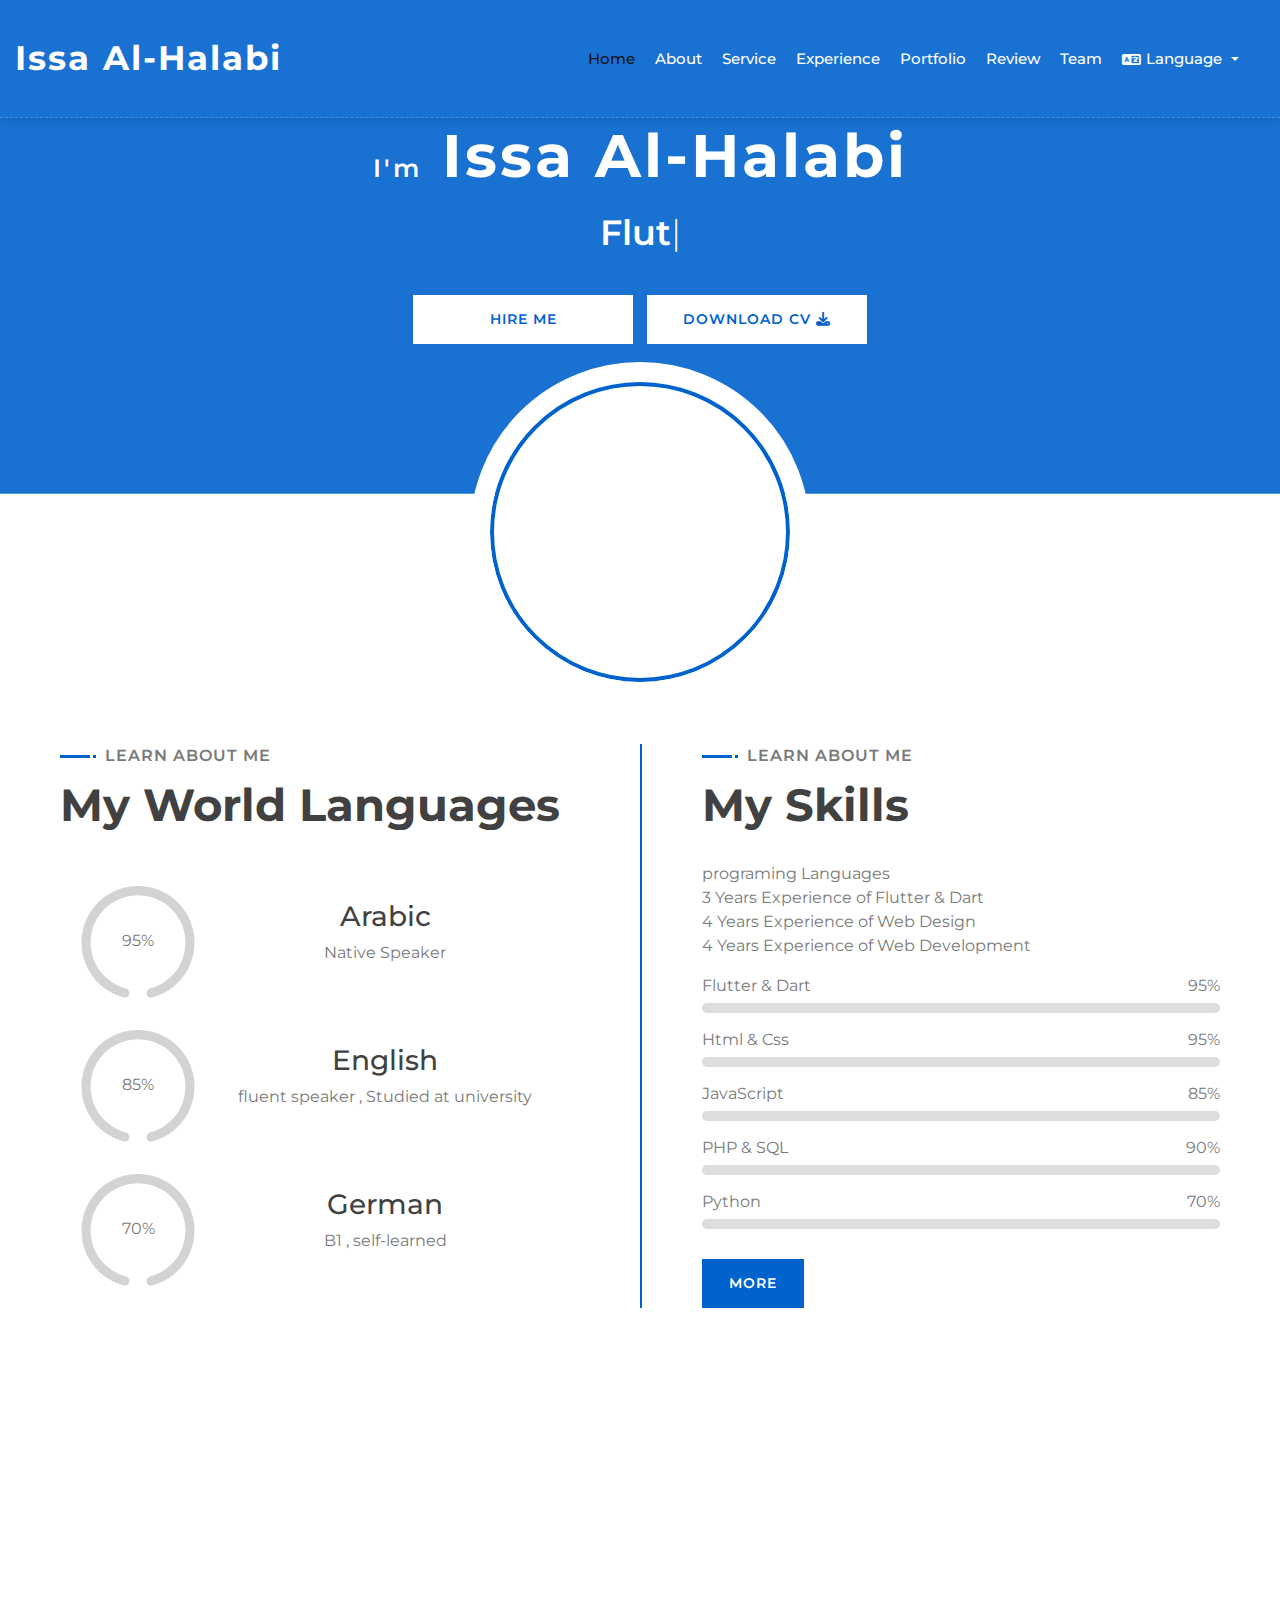
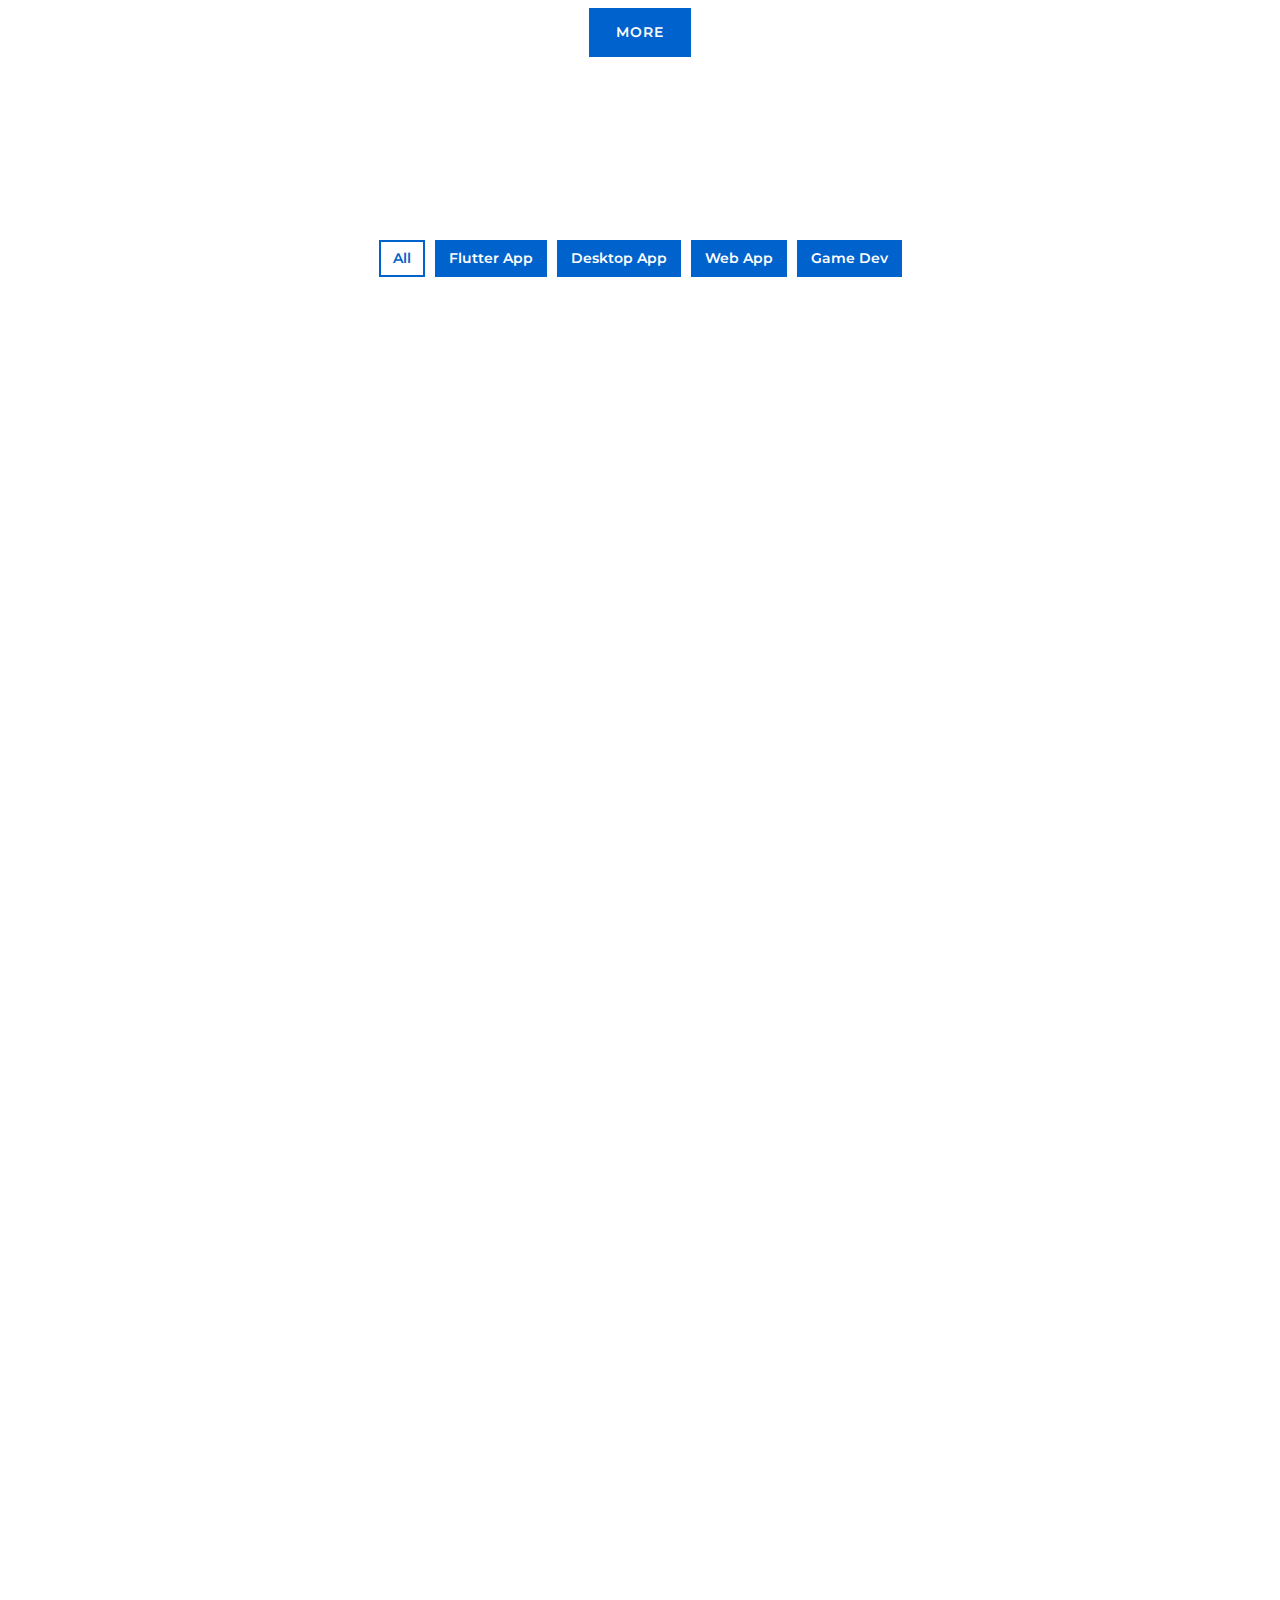
==== index.html @ bd717f88 "add react certificate" ====
<!DOCTYPE html>
<html lang="en">
  <head>
    <meta charset="utf-8" />
    <title>Issa Al-Halabi</title>
    <meta content="width=device-width, initial-scale=1.0" name="viewport" />

    <!-- Google Font -->
    <link
      href="https://fonts.googleapis.com/css2?family=Montserrat:wght@300;400;500;600;700&display=swap"
      rel="stylesheet"
    />
    <!-- Google Fonts Roboto -->
    <link
      rel="stylesheet"
      href="https://fonts.googleapis.com/css2?family=Roboto:wght@300;400;500;700;900&display=swap"
    />
    <!-- MDB -->
    <link rel="stylesheet" href="mdb/css/mdb.min.css" />

    <!-- CSS Libraries -->
    <link
      href="https://stackpath.bootstrapcdn.com/bootstrap/4.4.1/css/bootstrap.min.css"
      rel="stylesheet"
    />
    <link
      href="https://cdnjs.cloudflare.com/ajax/libs/font-awesome/5.10.0/css/all.min.css"
      rel="stylesheet"
    />
    <link href="lib/animate/animate.min.css" rel="stylesheet" />
    <link href="lib/owlcarousel/assets/owl.carousel.min.css" rel="stylesheet" />
    <link href="lib/lightbox/css/lightbox.min.css" rel="stylesheet" />

    <link rel="stylesheet" 
href="https://cdnjs.cloudflare.com/ajax/libs/font-awesome/6.2.1/css/all.min.css">
    <link href="css/style.css" rel="stylesheet" />
  </head>

  <body data-spy="scroll" data-target=".navbar" data-offset="51">
    <!-- Nav Bar Start -->
    <div class="navbar navbar-expand-lg bg-light navbar-light">
      <div class="container-fluid">
        <a href="index.html" class="navbar-brand">Issa Al-Halabi</a>
        <button
          type="button"
          class="navbar-toggler"
          data-toggle="collapse"
          data-target="#navbarCollapse"
        >
          <span class="navbar-toggler-icon"></span>
        </button>

        <div
          class="collapse navbar-collapse justify-content-between"
          id="navbarCollapse"
        >
          <div class="navbar-nav ml-auto">
            <a href="#home" class="nav-item nav-link active localization" data-local="Haus">Home</a>
            <a href="#about" class="nav-item nav-link localization" data-local="über">About</a>
            <a href="#service" class="nav-item nav-link localization" data-local="Leistungen">Service</a>
            <a href="#experience" class="nav-item nav-link localization" data-local="Erfahrung">Experience</a>
            <a href="#portfolio" class="nav-item nav-link localization" data-local="Portfolio">Portfolio</a>
            <a href="#review" class="nav-item nav-link localization"  data-local="Rezension">Review</a>
            <a href="#team" class="nav-item nav-link localization" data-local="Team">Team</a>
          </div>
          <div class="dropdown navbar-light navbar-nav nav-link">
            <a class="dropdown-toggle navbar-light navbar-nav nav-link" href="#" role="button" id="dropdownMenuLink" data-toggle="dropdown" aria-haspopup="true" aria-expanded="false">
              <i class="fas fa-language"></i><span>Language</span> 
            </a>
            <div class="dropdown-menu" aria-labelledby="dropdownMenuLink">
              <button class="dropdown-item" data-lang="en"><i class="flag flag-united-kingdom"></i></i>English</button>
              <button class="dropdown-item" data-lang="de"><i class="flag flag-de"></i>Deutsch</button>
            </div>
          </div>
        </div>
      </div>
    </div>
    <!-- Nav Bar End -->
    <!-- Hero Start -->
    <div class="hero" id="home">
      <div class="container-fluid">
            <div class="hero-content">
              <div class="hero-text">
                <h1><span  class="localization" data-local="Ich Bin">I'm</span> Issa Al-Halabi</h1>
                <h2></h2>
                <div class="typed-text localization "
                 data-local=" Flutter Entwickler, Web Designer, Web Entwickler, Flutter Entwickler, Front End Entwickler, Apps
                Designer, Apps Entwickler, Desktop Entwickler">
                  Flutter Developer, Web Designer, Web Developer, Flutter Developer, Front End Developer, Apps
                  Designer, Apps Developer, Desktop Developer
                </div>
              </div>
              <div class="hero-btn" >
                <a class="btn localization" href="mailto:eesahalabi@gmail.com" data-local="Stellen Sie mich ein">Hire Me</a>
                <a class="btn localization" download="Issa_Al_Halabi" href="files/Issa_Al_Halabi.pdf"  data-local="CV Herunterladen ">DownLoad CV <i class="fa-solid fa-download"></i></a>
              </div>
            </div>
            
            <div class="hero-image">
                  <div class="img" ></div>
            </div>
        </div>
    </div>
    <!-- Hero End -->

    <!-- About Start -->
    <div class="about" data-wow-delay="0.1s" id="about">
      
      <div class="about-grid">
        <div class="about-me wow slideInLeft" data-wow-delay="0.1s">
          <div class="section-header text-left ">
            <p class="localization" data-local="Erfahren Sie mehr über mich">Learn About Me</p>
            <h2 class="localization" data-local="Meine Weltsprachen">My World Languages</h2>
          </div>
          <div class="my-languages">
            <div class="my-language" data-wow-delay="0.0s">
              <div class="precentage" data-precentage="95%">
                <svg
                  xmlns="http://www.w3.org/2000/svg"
                  xmlns:xlink="http://www.w3.org/1999/xlink"
                  viewbox="0 0 100 100"
                >
                  <path
                    class="grey"
                    d="M40,90
                                                     A40,40 0 1,1 60,90"
                    style="fill: none"
                  />
  
                  <path
                    class="color ar"
                    d="M40,90
                                                     A40,40 0 1,1 60,90"
                    style="fill: none"
                  />
                </svg>
              </div>
              <div class="my-language-text">
                <h3 class="localization" data-local="Arabisch">Arabic</h3>
                <p class="localization" data-local="Muttersprachler">
                  Native Speaker 
                </p>
              </div>
            </div>
            <div class="my-language" data-wow-delay="0.0s">
              <div class="precentage" data-precentage="85%">
                <svg
                  xmlns="http://www.w3.org/2000/svg"
                  xmlns:xlink="http://www.w3.org/1999/xlink"
                  viewbox="0 0 100 100"
                >
                  <path
                    class="grey"
                    d="M40,90
                                                       A40,40 0 1,1 60,90"
                    style="fill: none"
                  />
  
                  <path
                    class="color en"
                    d="M40,90
                                                       A40,40 0 1,1 60,90"
                    style="fill: none"
                  />
                </svg>
              </div>
              <div class="my-language-text">
                <h3  class="localization" data-local="Englisch">English</h3>
                <p class="localization" data-local="fließend sprechend , Studierte an der Universität">
                  fluent speaker , Studied at university 
                </p>
              </div>
            </div>
            <div class="my-language" data-wow-delay="0.0s">
              <div class="precentage" data-precentage="70%">
                <svg
                  xmlns="http://www.w3.org/2000/svg"
                  xmlns:xlink="http://www.w3.org/1999/xlink"
                  viewbox="0 0 100 100"
                >
                  <path
                    class="grey"
                    d="M40,90
                                                       A40,40 0 1,1 60,90"
                    style="fill: none"
                  />
  
                  <path
                    class="color de"
                    d="M40,90
                                                       A40,40 0 1,1 60,90"
                    style="fill: none"
                  />
                </svg>
              </div>
              <div class="my-language-text">
                <h3 class="localization" data-local="Deutsch">German</h3>
                <p class="localization" data-local="B1 , selbst gelernt">
                  B1 , self-learned
                </p>
              </div>
            </div>
          </div>
        </div>
        <div class="about-content wow slideInRight">
          <div class="section-header text-left">
            <p class="localization" data-local="Erfahren Sie mehr über mich">Learn About Me</p>
            <h2 class="localization" data-local="Meine Fähigkeiten">My Skills</h2>
          </div>
          <div class="about-text">
            <p >
             <span class="localization" data-local="Programmiersprachen">programing Languages </span><br>
             <span class="localization" data-local="3 Jahre Flutter & Dart Erfahrung"> 3 Years Experience of Flutter & Dart</span><br>
             <span class="localization" data-local=" 4 Jahre Erfahrung im Webdesign"> 4 Years Experience of Web Design </span><br>
             <span class="localization" data-local=" 4 Jahre Erfahrung in der Webentwicklung"> 4 Years Experience of Web Development</span>
            </p>
          </div>
          <div class="skills">
            <div class="skill-name">
              <p>Flutter & Dart</p>
              <p>95%</p>
            </div>
            <div class="progress">
              <div
                class="progress-bar"
                role="progressbar"
                aria-valuenow="95"
                aria-valuemin="0"
                aria-valuemax="100"
              ></div>
            </div>
            <div class="skill-name">
              <p>Html & Css</p>
              <p>95%</p>
            </div>
            <div class="progress">
              <div
                class="progress-bar"
                role="progressbar"
                aria-valuenow="95"
                aria-valuemin="0"
                aria-valuemax="100"
              ></div>
            </div>
            <div class="skill-name">
              <p>JavaScript</p>
              <p>85%</p>
            </div>
            <div class="progress">
              <div
                class="progress-bar"
                role="progressbar"
                aria-valuenow="85"
                aria-valuemin="0"
                aria-valuemax="100"
              ></div>
            </div>
            <div class="skill-name">
              <p>PHP & SQL</p>
              <p>90%</p>
            </div>
            <div class="progress">
              <div
                class="progress-bar"
                role="progressbar"
                aria-valuenow="90"
                aria-valuemin="0"
                aria-valuemax="100"
              ></div>
            </div>
            <div class="skill-name">
              <p>Python</p>
              <p>70%</p>
            </div>
            <div class="progress">
              <div
                class="progress-bar"
                role="progressbar"
                aria-valuenow="70"
                aria-valuemin="0"
                aria-valuemax="100"
              ></div>
            </div>
            <div class="more-skills">
              <br>
              <div class="about-text">
                <p>
                 FrameWorks : 
                </p>
              </div>
              <div class="skill-name">
                <p>BootStrap</p>
                <p>80%</p>
              </div>
              <div class="progress">
                <div
                  class="progress-bar"
                  role="progressbar"
                  aria-valuenow="80"
                  aria-valuemin="0"
                  aria-valuemax="100"
                ></div>
              </div>
              <div class="skill-name">
                <p>ReactJs Hooks</p>
                <p>80%</p>
              </div>
              <div class="progress">
                <div
                  class="progress-bar"
                  role="progressbar"
                  aria-valuenow="80"
                  aria-valuemin="0"
                  aria-valuemax="100"
                ></div>
              </div>
              <div class="skill-name">
                <p>Laravel</p>
                <p>70%</p>
              </div>
              <div class="progress">
                <div
                  class="progress-bar"
                  role="progressbar"
                  aria-valuenow="70"
                  aria-valuemin="0"
                  aria-valuemax="100"
                ></div>
              </div>
            </div>
            </div>
          <button class="btn localization" data-local="Weniger">More</button>
        </div>
      </div>
    </div>
    <!-- About End -->

        <!-- Certificate start -->
        <div class="certificates" id="certificates">
          <div class="container">
            <div
            class="section-header text-center wow zoomIn"
            data-wow-delay="0.1s"
          >
            <p class="localization" data-local="BILDUNG">Education</p>
            <h2 class="localization" data-local="Meine Zertifikate">My Certificates</h2>
          </div>
            <div class="certificate-grid">
    
              <div class="certificate-item wow slideInUp"
              data-wow-delay="0.2s">
                <h4 class="certificate-header">
                  Front-End
                </h4>
                <p class="certificate-text localization" data-local="3 Zertifikate von Coursera">
                 3 certificates from Coursera
                </p>
                <div
                class="btn localization" data-local="Schau mal" onclick="checkCertificate('Front-End')">view</div>
              </div>
              <!-- certificate-item -->
              
              <div class="certificate-item wow slideInUp"
              data-wow-delay="0.3s">
                <h4 class="certificate-header">
                  FLUTTER
                </h4>
                <p class="certificate-text localization" data-local="Zertifikat von udemy">
                   certificate from udemy
                </p>
                <a 
                href="https://www.udemy.com/certificate/UC-76192112-cbf3-4762-8775-7be58bd45f10/"
               target="_blank"
                class="btn localization" data-local="Schau mal">view</a>
              </div>
              <!-- certificate-item -->
    
              <div class="certificate-item wow slideInUp"
              data-wow-delay="0.4s">
                <h4 class="certificate-header">
                  PHP & MYSQL
                </h4>
                <p class="certificate-text localization" data-local=" Zertifikat von udemy">
                 certificate from udemy
                </p>
                <a 
                href="https://www.udemy.com/certificate/UC-dadd47b3-bc1b-4ad0-b6de-440ffe3a6baf/"
               target="_blank"
                class="btn localization" data-local="Schau mal">view</a>
              </div>
              <!-- certificate-item -->

              <div class="certificate-item wow slideInUp"
              data-wow-delay="0.4s">
                <h4 class="certificate-header">
                  ReactJs
                </h4>
                <p class="certificate-text localization" data-local=" Zertifikat von udemy">
                 certificate from udemy
                </p>
                <a 
                href="https://www.udemy.com/certificate/UC-ac86af03-553a-4689-aa34-d66863dc2812/"
               target="_blank"
                class="btn localization" data-local="Schau mal">view</a>
              </div>
              <!-- certificate-item -->
              
            </div>
    
          </div>
        </div>
        <!-- Certificate End -->


    <!-- Service Start -->
    <div class="service" id="service">
      <div class="container">
        <div
          class="section-header text-center wow zoomIn"
          data-wow-delay="0.1s"
        >
          <p class="localization" data-local="Was ich mache">What I do</p>
          <h2 class="localization" data-local="Was kann ich machen">What Can I Do</h2>
        </div>
        <div class="row">
          
          <div class="col-lg-6 wow fadeInUp" data-wow-delay="0s">
            <div class="service-item">
              <div class="service-icon">
                <i class="fa-solid fa-mobile-screen"></i>
              </div>
              <div class="service-text">
                <h3>Apps Design</h3>
                <p class="localization" data-local="Entwerfen einer schönen App Ui mit Flutter">
                  Designing A Beautiful App UI Using Flutter  
                </p>
              </div>
            </div>
          </div>
          <div class="col-lg-6 wow fadeInUp" data-wow-delay="0.2s">
            <div class="service-item">
              <div class="service-icon">
                <i class="fa-solid fa-code"></i>
              </div>
              <div class="service-text">
                <h3 class="localization" data-local="Apps Entwicklung">Apps Development</h3>
                <p class="localization" data-local="Entwicklung Android- und iOS-Apps mit Flutter">
                  Developing Android & Ios Apps Using Flutter
                </p>
              </div>
            </div>
          </div>
          <div class="col-lg-6 wow fadeInUp" data-wow-delay="0.4s">
            <div class="service-item">
              <div class="service-icon">
                <i class="fa-solid fa-palette"></i>
              </div>
              <div class="service-text">
                <h3 >Web Design</h3>
                <p class="localization" data-local="Entwerfen einer schönen Web Ui mit Html & CSS & JavaScript & BootStrap & React">
                  Designing A Beautiful Web UI Using Html & Css & JavaScript & BootStrap & React
                </p>
              </div>
            </div>
          </div>
          <div class="col-lg-6 wow fadeInUp" data-wow-delay="0.6s">
            <div class="service-item">
              <div class="service-icon">
                <i class="fa fa-laptop-code"></i>
              </div>
              <div class="service-text">
                <h3>Rest Api</h3>
                <p class="localization" data-local="Erstellen einer API mit PHP & SQL & Laravel">
                  Building An Api Using PHP & SQL & Laravel
                </p>
              </div>
            </div>
          </div>
          <div class="col-lg-6 wow fadeInUp" data-wow-delay="0.4s">
            <div class="service-item">
              <div class="service-icon">
                <i class="fa-solid fa-desktop"></i>
              </div>
              <div class="service-text">
                <h3>Desktop Design</h3>
                <p class="localization" data-local="Entwerfen einer schönen UI für Desktop-Apps mit Flutter">
                  Designing A Beautiful Desktop Apps UI Using Flutter
                </p>
              </div>
            </div>
          </div>
          <div class="col-lg-6 wow fadeInUp" data-wow-delay="0.6s">
            <div class="service-item">
              <div class="service-icon">
                <i class="fa-solid fa-computer"></i>
              </div>
              <div class="service-text">
                <h3 class="localization" data-local="Desktop Entwicklung">Desktop Development</h3>
                <p class="localization" data-local="Entwickeln Desktop-Apps mit Flutter">
                  Developing Desktop Apps Using Flutter
                </p>
              </div>
            </div>
          </div>
        </div>
      </div>
    </div>
    <!-- Service End -->

    <!-- Experience Start -->
    <div class="experience" id="experience">
      <div class="container">
        <header
          class="section-header text-center wow zoomIn"
          data-wow-delay="0.1s"
        >
          <p class="localization" data-local="Mein Lebenslauf">My Resume</p>
          <h2 class="localization" data-local="Arbeitserfahrung">Working Experience</h2>
        </header>
        <div class="timeline">

          <div class="timeline-item left wow slideInLeft" data-wow-delay="0.1s">
            <div class="timeline-text">
              <div class="timeline-date">2023 - 2024</div>
              <h2>Flutter App</h2>
              <h4>Pharmacy 2023 / 4</h4>
              <p class="localization" data-local="Ich habe eine App für eine Lokale Apotheke erstellt">
                I Have Built An App For A Local Pharmacy
              </p>
            </div>
          </div>

          <div class="timeline-item right wow slideInRight" data-wow-delay="0.1s">
            <div class="timeline-text">
              <div class="timeline-date">2023 - 2024</div>
              <h2>WebSite</h2>
              <h4>Rada 2023 / 1</h4>
              <p class="localization" data-local="Ich habe eine WebSite App für einen Cleint erstellt">
                I Have Built A WebSite App For A Cleint
              </p>
            </div>
          </div>

          <div class="timeline-item left wow slideInLeft" data-wow-delay="0.1s">
            <div class="timeline-text">
              <div class="timeline-date">2022 - 2023</div>
              <h2>Android & Desktop App</h2>
              <h4>Cabels 2022 / 10</h4>
              <p class="localization" data-local="Ich habe eine Android- und Desktop-App für einen Cleint erstellt">
                I Have Built An Android And Desktop App For A Cleint
              </p>
            </div>
          </div>

          <div
            class="timeline-item right wow slideInRight"
            data-wow-delay="0.1s"
          >
            <div class="timeline-text">
              <div class="timeline-date">2022 - 2023</div>
              <h2>Android App</h2>
              <h4>Interpolation 2022 / 4</h4>
              <p class="localization" data-local="Ich habe das Interpolationsprojekt für meine Universität gemacht">
                I Have Made The Interpolation Project For My University 
              </p>
            </div>
          </div>
          <div class="timeline-item left wow slideInLeft" data-wow-delay="0.1s">
            <div class="timeline-text">
              <div class="timeline-date">2021 - 2022</div>
              <h2>Android App</h2>
              <h4>X-POSITRON 2021 / 2</h4>
              <p class="localization" data-local="Ich habe ein Android-App für mein College erstellt">
                I Have Made An Android Application For My College 
              </p>
            </div>
          </div>
          <div
            class="timeline-item right wow slideInRight"
            data-wow-delay="0.1s"
          >
            <div class="timeline-text">
              <div class="timeline-date">2020 - 2021</div>
              <h2>Game Dev</h2>
              <h4>X_O Game 2020 / 1</h4>
              <p class="localization" data-local="Ich habe ein einfaches Tic Tac Toe-Spiel entwickelt">
                I Develped A Simple Tic Tac Toe Game 
              </p>
            </div>
          </div>
          <div class="timeline-item left wow slideInLeft" data-wow-delay="0.1s">
            <div class="timeline-text">
              <div class="timeline-date">2019 - 2020</div>
              <h2>Web App</h2>
              <h4>X-POSITRON 2019 / 2</h4>
              <p  class="localization" data-local="Ich habe ein Web-App für mein College erstellt">
                I Have Made A Web Application For My College 
              </p>
            </div>
          </div>
        </div>
        <div class="more-timeline">
          <div class="btn localization" data-local="Mehr">More</div>
        </div>
      </div>
    </div>
    <!-- Job Experience End -->



    <!-- Portfolio Start -->
    <div class="portfolio" id="portfolio">
      <div class="container">
        <div
          class="section-header text-center wow zoomIn"
          data-wow-delay="0.1s"
        >
          <p class="localization" data-local="Mein Portfolio">My Portfolio</p>
          <h2 class="localization" data-local="Meine Projekte">My Projects</h2>
        </div>
        <div class="row">
          <div class="col-12">
            <ul id="portfolio-filter">
              <li data-filter="*" class="filter-active localization" data-local="Alle">All</li>
              <li data-filter=".flutter">Flutter App</li>
              <li data-filter=".desktop">Desktop App</li>
              <li data-filter=".web-app">Web App</li>
              <li data-filter=".game-dev">Game Dev</li>
            </ul>
          </div>
        </div>
        <div class="row portfolio-container">
          <div
            class="col-lg-4 col-md-6 col-sm-12 portfolio-item flutter wow fadeInUp"
            data-wow-delay="0.0s"
            onclick="navigateToAppPage('pharmacy')" 
          >
            <div class="portfolio-wrap">
              <div class="portfolio-img">
                <img src="img/projects/Pharmacy/logo.png" alt="Image" />
              </div>
              <div class="portfolio-text">
                <h3>Pharmacy</h3>
                <a
                  class="btn"
                  href="img/projects/cables/logo.png"
                  data-lightbox="portfolio"
                  >+</a
                >
              </div>
            </div>
          </div>
          <div
          class="col-lg-4 col-md-6 col-sm-12 portfolio-item flutter desktop wow fadeInUp"
          data-wow-delay="0.0s"
          onclick="navigateToAppPage('cables')" 
        >
          <div class="portfolio-wrap">
            <div class="portfolio-img">
              <img src="img/projects/cables/logo.png" alt="Image" />
            </div>
            <div class="portfolio-text">
              <h3>Cables</h3>
              <a
                class="btn"
                href="img/projects/cables/logo.png"
                data-lightbox="portfolio"
                >+</a
              >
            </div>
          </div>
        </div>
          <div
          class="col-lg-4 col-md-6 col-sm-12 portfolio-item web-app wow fadeInUp"
          data-wow-delay="0.0s"
          onclick="navigateToAppPage('rada')" 
        >
          <div class="portfolio-wrap">
            <div class="portfolio-img">
              <img src="img/projects/rada/logo.png" alt="Image" />
            </div>
            <div class="portfolio-text">
              <h3>Rada</h3>
              <a
                class="btn"
                href="img/projects/rada/logo.png"
                data-lightbox="portfolio"
                >+</a
              >
            </div>
          </div>
        </div>
            <div
            class="col-lg-4 col-md-6 col-sm-12 portfolio-item web-app flutter wow fadeInUp"
            data-wow-delay="0.2s"
            onclick="navigateToAppPage('X-POSITRON')" 
            >
            
              <div class="portfolio-wrap">
                <div class="portfolio-img">
                  <img src="img/projects/X-POSITRON/logo.png" alt="Image" />
                </div>
                <div class="portfolio-text">
                  <h3>XPOSITRON</h3>
                  <a
                    class="btn"
                    href="img/projects/X-POSITRON/logo.png"
                    data-lightbox="portfolio"
                    >+</a
                  >
                </div>
              </div>
            </div>
          <div
            class="col-lg-4 col-md-6 col-sm-12 portfolio-item flutter wow fadeInUp"
            data-wow-delay="0.4s"
            onclick="navigateToAppPage('interpolation')" 
          >
            <div class="portfolio-wrap">
              <div class="portfolio-img">
                <img src="img/projects/interpolation/logo.png" alt="Image" />
              </div>
              <div class="portfolio-text">
                <h3>Interpolation</h3>
                <a
                  class="btn"
                  href="img/projects/interpolation/logo.png"
                  data-lightbox="portfolio"
                  >+</a
                >
              </div>
            </div>
          </div>
          <div
            class="col-lg-4 col-md-6 col-sm-12 portfolio-item flutter game-dev wow fadeInUp"
            data-wow-delay="0.6s"
            onclick="navigateToAppPage('X_O Game')" 
          >
            <div class="portfolio-wrap">
              <div class="portfolio-img">
                <img src="img/projects/X-O/logo.png" alt="Image" />
              </div>
              <div class="portfolio-text">
                <h3>X_O Game</h3>
                <a
                  class="btn"
                  href="img/projects/X-O/logo.png"
                  data-lightbox="portfolio"
                  >+</a
                >
              </div>
            </div>
          </div>
        </div>
      </div>
    </div>
    <!-- Portfolio End -->
  
    <!-- Testimonial Start -->
    <div class="testimonial wow fadeInUp" data-wow-delay="0.1s" id="review">
      <div class="container">
        <div class="testimonial-icon">
          <i class="fa fa-quote-left"></i>
        </div>
        <div class="owl-carousel testimonials-carousel">
          <div class="testimonial-item">
            <div class="testimonial-text">
              <p class="localization" data-local="Unsere Erfahrung mit
              Der Kundenservice war großartig. Sie gehen sehr gut mit den Dingen um
              effizient und stehen für alle Fragen zur Verfügung. Sie
              Halten Sie uns auch über monatliche Berichte auf dem Laufenden, damit wir wissen, wie es uns geht
              Website tut.">
                Our experience with
                  the customer service has been great. They handle things very
                  efficiently and are available for any questions we have. They
                  also keep us updated on monthly reports so we know how our
                  site is doing.
              </p>
            </div>
          </div>
          <div class="testimonial-item">
            <div class="testimonial-text">
              <p class="localization" data-local="Seit wir unsere neue Anwendung von Issa erstellen ließen, haben wir gesehen
                eine 200-prozentige Steigerung der Zahl der Online-Kontaktformulare
                ausgefüllt und an uns zurückgeschickt.">
                  Since having our new Application built by Issa, we have seen
                  a 200% increase in the number of online contact forms being
                  filled out and returned to us.
                </p>
            </div>
          </div>
          <div class="testimonial-item">
            <div class="testimonial-text">
              <p class="localization" data-local="Sie haben meine Apps und meine Website entwickelt. Ihre Kommunikation war
                Gut. Ihr Team hat gut gearbeitet.">
                  They developed my apps and website. Their communication was
                  good. Their team worked well.
                </p>
            </div>
          </div>
          <div class="testimonial-item">
            <div class="testimonial-text">
              <p class="localization" data-local="Die Zusammenarbeit mit Ihrem Team war eine wirklich tolle Erfahrung. Dank
                Ihnen für die harte Arbeit und das tolle Ergebnis">
                  Was a really great experience working with your team. Thank
                  you for the hard work and great outcome
                </p>
              
            </div>
          </div>
        </div>
      </div>
    </div>
    <!-- Testimonial End -->

    <!-- Team Start -->
    <div class="team" id="team">
      <div class="container">
        <div
          class="section-header text-center wow zoomIn"
          data-wow-delay="0.1s"
        >
          <p class="localization" data-local="Mein Team">My Team</p>
          <h2 class="localization" data-local="Mitglieder des Expertenteams">Expert Team Members</h2>
        </div>
        <div class="row">
          <div class="col-lg-6 wow fadeInUp" data-wow-delay="0.0s">
            <div class="team-item">
              <div class="team-img">
                <img src="img/mousa.png" alt="Image" />
              </div>
              <div class="team-text">
                <h2>Mousa AL-Halabi</h2>
                <h4 class="localization" data-local="Flutter Entwickler | Webdesigner">Flutter Developer | Web Designer</h4>
                <p >
                <span class="localization" data-local="Ich habe in meinen ganzen Projekten mit ihm zusammengearbeitet">I Have worked with him on all of my projects</span> <br> 
                <span class="localization" data-local="Er hat große Erfahrung auf diesem Gebiet">He Has Big Experience In The Field</span> 
                </p>
                <div class="team-social">
                  <a class="btn" href="https://MOUSAHLP.github.io/Mousa-Al-Halabi/" target="_blank"><i class="fa-solid fa-globe"></i></a>
                  <a class="btn" href="https://www.facebook.com/mousa.halapi.7?mibextid=ZbWKwL" target="_blank"><i class="fab fa-facebook-f"></i></a>
                  <a class="btn" href="http://wa.me/963946649532" target="_blank"><i class="fa-brands fa-whatsapp"></i></a>
                  <a class="btn" href="https://www.linkedin.com/in/mousa-al-halabi-9183a9237" target="_blank"><i class="fab fa-linkedin-in"></i></a>
                  <a class="btn" href="mailto:mousahlp@gmail.com" target="_blank"><i class="fa-brands fa-google"></i></a>
                </div>
              </div>
            </div>
          </div>
        </div>
      </div>
    </div>
    <!-- Team End -->

    <!-- Footer Start -->
    <div class="footer wow fadeIn" data-wow-delay="0.3s">
      <div class="container-fluid">
        <div class="container">
          <div class="footer-info">
            <h2>Issa Al-Halabi</h2>
            <h3>Damascus Syria , Beirut Lebanon</h3>
            <div class="footer-menu">
              <p>+963946649532</p>
              <p>eesahalabi@gmail.com</p>
            </div>
            <div class="footer-social">
              <a href="http://wa.me/963946649532" target="_blank"><i class="fa-brands fa-whatsapp"></i></a>
              <a href="https://www.facebook.com/issa.hlp" target="_blank"><i class="fab fa-facebook-f"></i></a>
              <a href="mailto:eesahalabi@gmail.com" target="_blank"><i class="fa-brands fa-google"></i></a>
              <a href="https://www.linkedin.com/in/issa-al-halabi-6700b0247" target="_blank"><i class="fab fa-linkedin-in"></i></a>
            </div>
          </div>
        </div>
      </div>
    </div>
    <!-- Footer End -->

    <!-- Back to top button -->
    <a href="#" class="btn back-to-top"><i class="fa fa-chevron-up"></i></a>

    <!-- Pre Loader
    <div id="loader" class="show">
      <div class="loader"></div>
    </div> -->

    <!-- JavaScript Libraries -->
    <script src="https://code.jquery.com/jquery-3.4.1.min.js"></script>
    <script src="https://stackpath.bootstrapcdn.com/bootstrap/4.4.1/js/bootstrap.bundle.min.js"></script>
    <script src="lib/easing/easing.min.js"></script>
    <script src="lib/wow/wow.min.js"></script>
    <script src="lib/waypoints/waypoints.min.js"></script>
    <script src="lib/typed/typed.min.js"></script>
    <script src="lib/owlcarousel/owl.carousel.min.js"></script>
    <script src="lib/isotope/isotope.pkgd.min.js"></script>
    <script src="lib/lightbox/js/lightbox.min.js"></script>

    <!-- Contact Javascript File -->
    <script src="mail/jqBootstrapValidation.min.js"></script>
    <script src="mail/contact.js"></script>

    <script src="js/about.js"></script>
    <script src="js/appPage.js"></script>
    <script src="js/localization.js"></script>
    <script src="js/certificates.js"></script>
    <script type="module" src="js/main.js"></script>

     <!-- MDB -->
     <script type="text/javascript" src="mdb/js/mdb.min.js"></script>
     <!-- Custom scripts -->
     <script type="text/javascript"></script>
  </body>
</html>
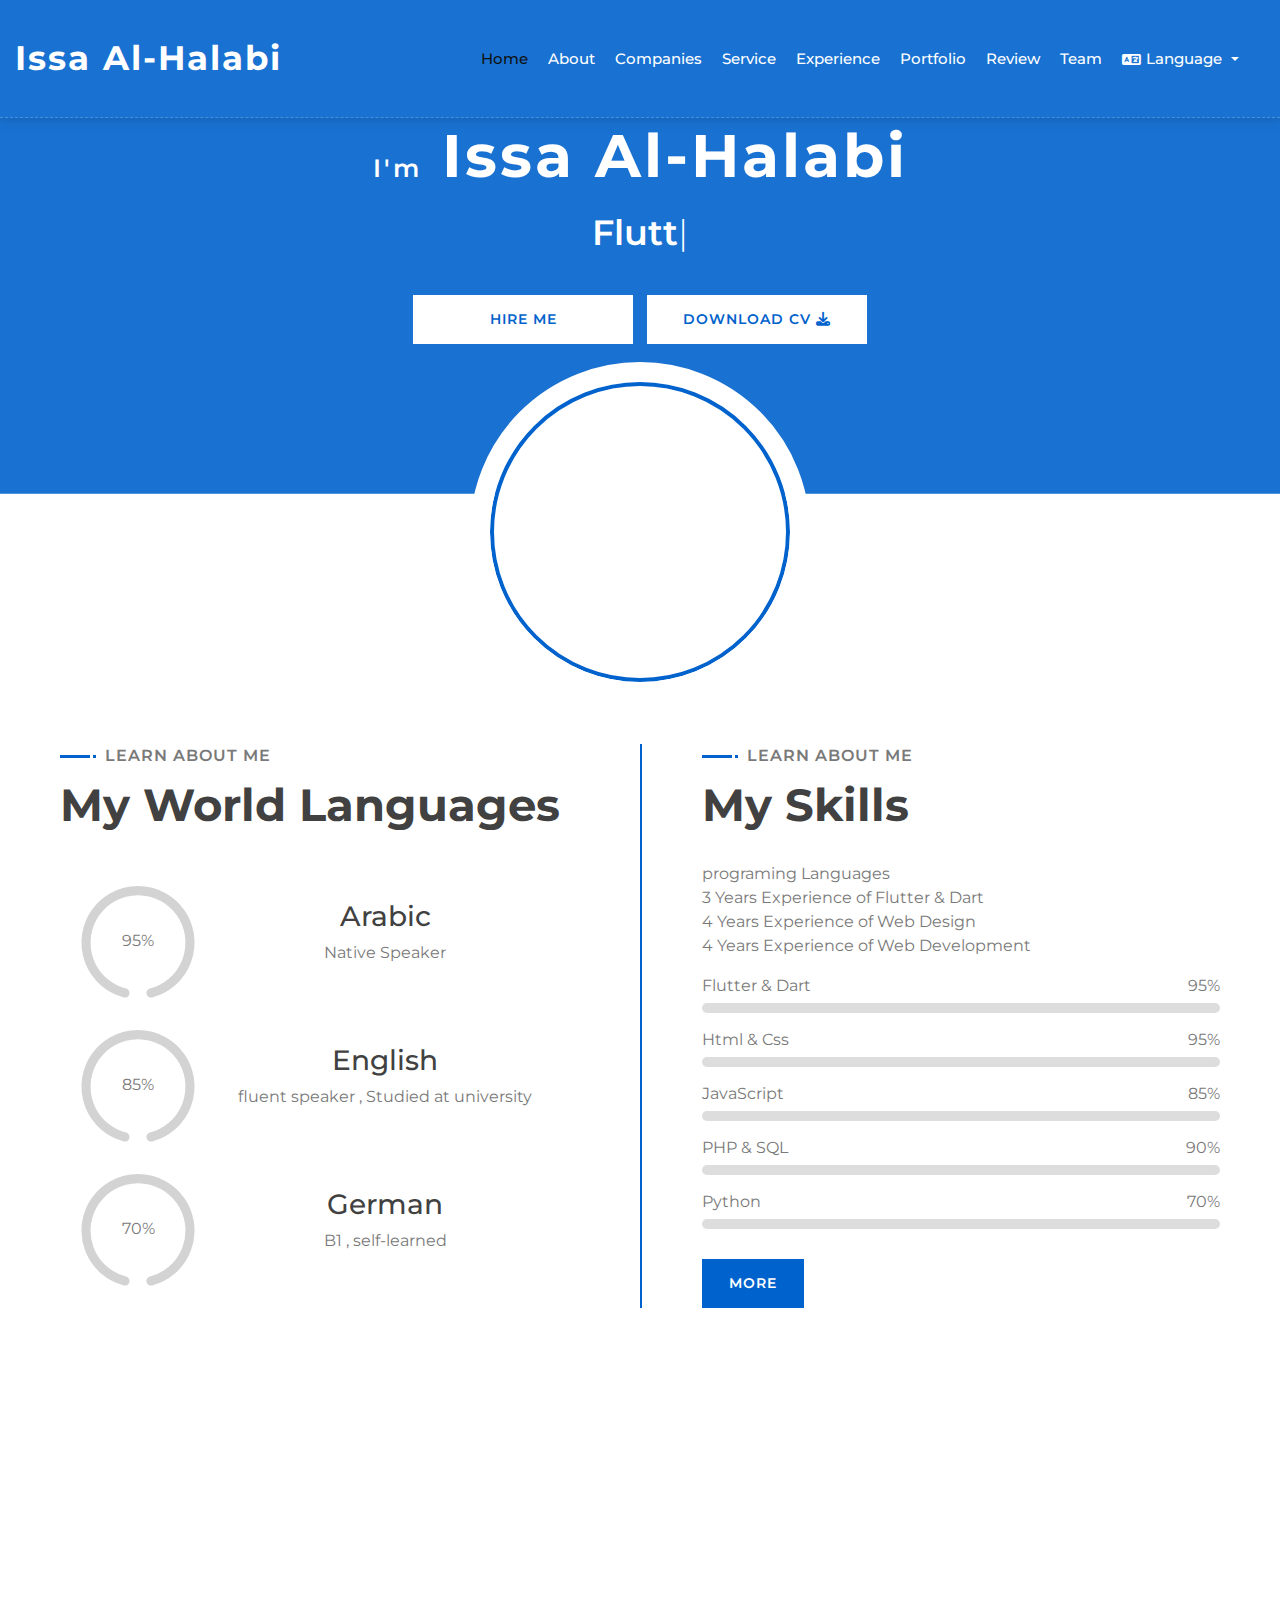
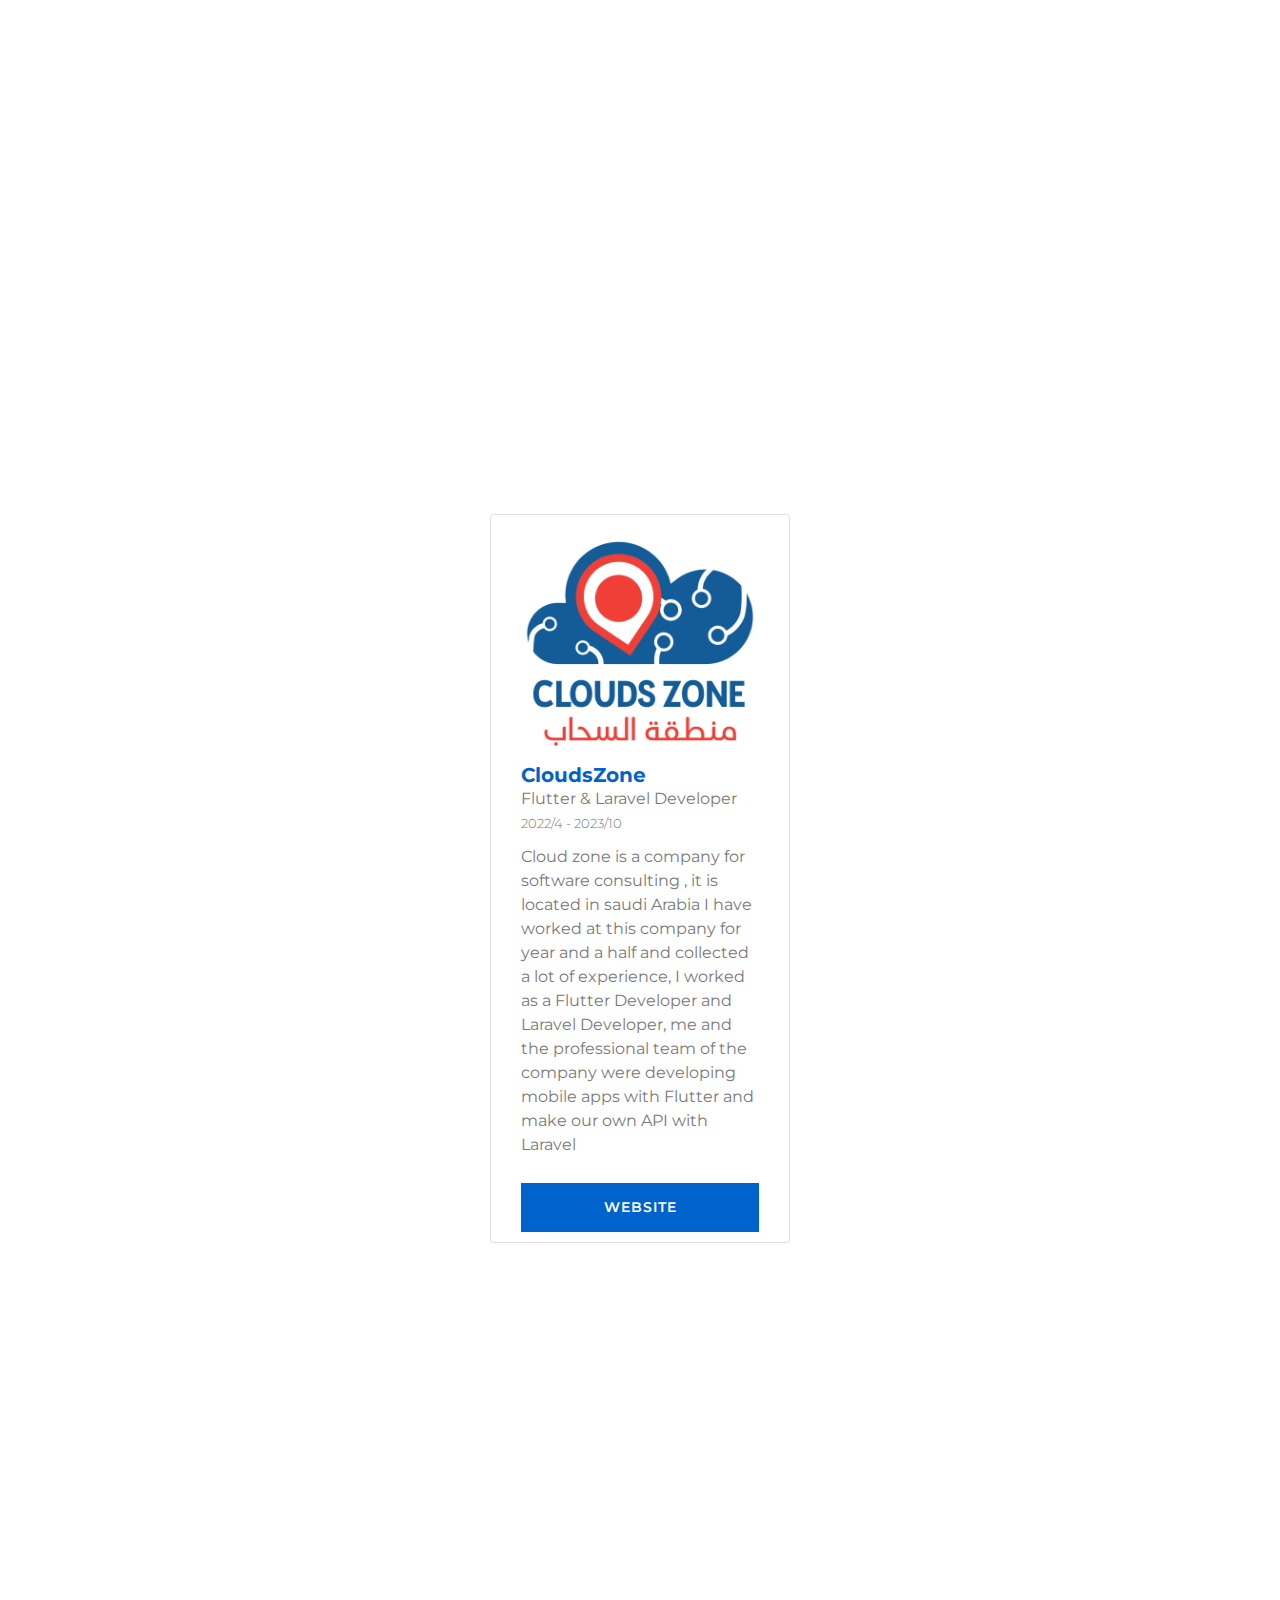
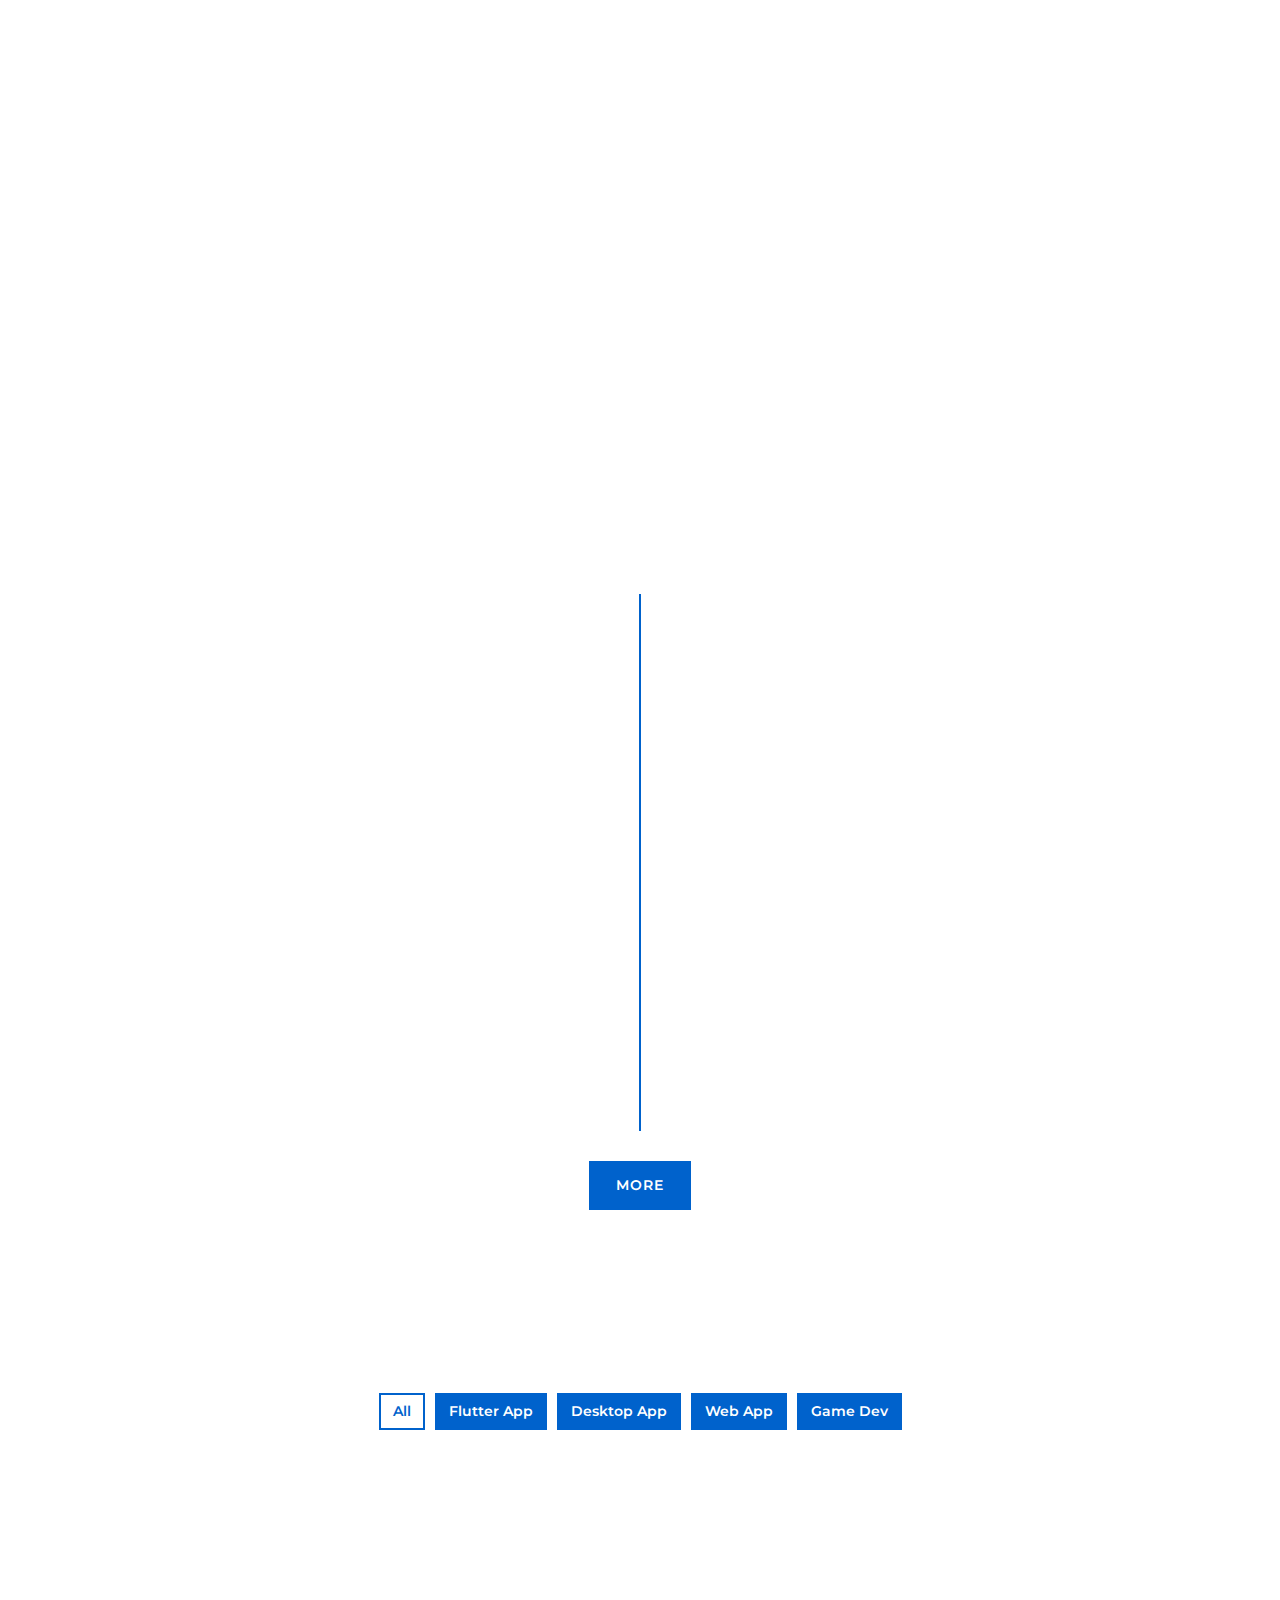
==== commit fd86f729: "add CloudZone" ====
--- a/index.html
+++ b/index.html
@@ -57,6 +57,7 @@
           <div class="navbar-nav ml-auto">
             <a href="#home" class="nav-item nav-link active localization" data-local="Haus">Home</a>
             <a href="#about" class="nav-item nav-link localization" data-local="über">About</a>
+            <a href="#companies" class="nav-item nav-link localization" data-local="UnterNahmen">Companies</a>
             <a href="#service" class="nav-item nav-link localization" data-local="Leistungen">Service</a>
             <a href="#experience" class="nav-item nav-link localization" data-local="Erfahrung">Experience</a>
             <a href="#portfolio" class="nav-item nav-link localization" data-local="Portfolio">Portfolio</a>
@@ -290,6 +291,19 @@
               </div>
               <div class="skill-name">
                 <p>BootStrap</p>
+                <p>95%</p>
+              </div>
+              <div class="progress">
+                <div
+                  class="progress-bar"
+                  role="progressbar"
+                  aria-valuenow="95"
+                  aria-valuemin="0"
+                  aria-valuemax="100"
+                ></div>
+              </div>
+              <div class="skill-name">
+                <p>ReactJs Hooks</p>
                 <p>80%</p>
               </div>
               <div class="progress">
@@ -302,27 +316,14 @@
                 ></div>
               </div>
               <div class="skill-name">
-                <p>ReactJs Hooks</p>
-                <p>80%</p>
+                <p>Laravel</p>
+                <p>85%</p>
               </div>
               <div class="progress">
                 <div
                   class="progress-bar"
                   role="progressbar"
-                  aria-valuenow="80"
-                  aria-valuemin="0"
-                  aria-valuemax="100"
-                ></div>
-              </div>
-              <div class="skill-name">
-                <p>Laravel</p>
-                <p>70%</p>
-              </div>
-              <div class="progress">
-                <div
-                  class="progress-bar"
-                  role="progressbar"
-                  aria-valuenow="70"
+                  aria-valuenow="85"
                   aria-valuemin="0"
                   aria-valuemax="100"
                 ></div>
@@ -352,28 +353,42 @@
                 <h4 class="certificate-header">
                   Front-End
                 </h4>
-                <p class="certificate-text localization" data-local="3 Zertifikate von Coursera">
-                 3 certificates from Coursera
+                <p class="certificate-text localization" data-local="9 Zertifikate von Coursera">
+                 9 certificates from Coursera
                 </p>
                 <div
                 class="btn localization" data-local="Schau mal" onclick="checkCertificate('Front-End')">view</div>
               </div>
               <!-- certificate-item -->
+
+              <div class="certificate-item wow slideInUp"
+              data-wow-delay="0.2s">
+                <h4 class="certificate-header">
+                  Back-End
+                </h4>
+                <p class="certificate-text localization" data-local="9 Zertifikate von Coursera">
+                 9 certificates from Coursera
+                </p>
+                <div
+                class="btn localization" data-local="Schau mal" onclick="checkCertificate('Back-End')">view</div>
+              </div>
+              <!-- certificate-item -->
+
               
               <div class="certificate-item wow slideInUp"
               data-wow-delay="0.3s">
                 <h4 class="certificate-header">
-                  FLUTTER
+                  Flutter
                 </h4>
-                <p class="certificate-text localization" data-local="Zertifikat von udemy">
-                   certificate from udemy
-                </p>
-                <a 
-                href="https://www.udemy.com/certificate/UC-76192112-cbf3-4762-8775-7be58bd45f10/"
-               target="_blank"
-                class="btn localization" data-local="Schau mal">view</a>
+                <p class="certificate-text localization" data-local="9 Zertifikate">
+                 9 certificates
+                </p>
+                <div
+                class="btn localization" data-local="Schau mal" onclick="checkCertificate('Flutter')">view</div>
               </div>
               <!-- certificate-item -->
+              
+            
     
               <div class="certificate-item wow slideInUp"
               data-wow-delay="0.4s">
@@ -411,6 +426,52 @@
         </div>
         <!-- Certificate End -->
 
+
+            <!-- companies section -->
+      <section class="site-section companies" id="companies">
+        <div class="container">
+          <div
+          class="section-header text-center wow zoomIn"
+          data-wow-delay="0.1s"
+        >
+          <p class="localization" data-local="Unternehmen, für die ich gearbeitet habe">Companies I Worked For</p>
+          <h2 class="localization" data-local="Meine Erfahrung">My Experience</h2>
+        </div>
+
+          <div class="companies-grid">
+            <!-- Start company item -->
+            <div class="company-item">
+              <img
+                class="company-img"
+                src="img/projects/cloudsZone/logo.png"
+                alt="Card image cap"
+              />
+              <div class="company-body">
+                <h5 class="company-title">CloudsZone</h5>
+                <p class="company-position">Flutter & Laravel Developer</p>
+                <small class="company-small">2022/4 - 2023/10</small>
+                <p class="company-text localization" data-local="
+                Cloud Zone ist ein Unternehmen für Softwareberatung
+                Sitz in Saudi-Arabien. Ich arbeite seit einem Jahr und halb für dieses Unternehmen
+                und Ich habe viel Erfahrung gesammelt, ich habe als
+                Flutter-Entwickler und Laravel-Entwickler gearbeitet, ich und
+                Das professionelle Team des Unternehmens entwickelte mobile Apps
+                mit Flutter und erstellen wir unsere eigene API mit Laravel">
+                  Cloud zone is a company for software consulting , it is
+                  located in saudi Arabia I have worked at this company for year
+                  and a half and collected a lot of experience, I worked as a
+                  Flutter Developer and Laravel Developer, me and the
+                  professional team of the company were developing mobile apps
+                  with Flutter and make our own API with Laravel
+                </p>
+                <a href="https://cloudszone.net/" class="btn btn-primary">Website</a>
+              </div>
+            </div>
+            <!-- end company item -->
+          </div>
+        </div>
+      </section>
+      <!-- End Company section -->
 
     <!-- Service Start -->
     <div class="service" id="service">
@@ -519,12 +580,34 @@
         </header>
         <div class="timeline">
 
+          <div class="timeline-item right wow slideInRight" data-wow-delay="0.1s">
+            <div class="timeline-text">
+              
+              <div class="timeline-date">2023 / 5</div>
+              <div class="d-flex align-items-center gap-2">
+                <img src="img/projects/lordsbox/logo.png" style="width: 75px; height:75px;" alt="" srcset="">
+                <div class="title">
+                  <h2>Lordsbox </h2>
+                  <h4>Flutter Monitoring & Tracking System 2023 / 5</h4>
+                </div>
+              </div>
+                  <p class="localization" data-local="Ich habe ein App für ein Transportunternehmen erstellt">
+                    I Have Built An App For A Goods transportation company
+                  </p>
+            </div>
+          </div>
+
           <div class="timeline-item left wow slideInLeft" data-wow-delay="0.1s">
             <div class="timeline-text">
-              <div class="timeline-date">2023 - 2024</div>
-              <h2>Flutter App</h2>
-              <h4>Pharmacy 2023 / 4</h4>
-              <p class="localization" data-local="Ich habe eine App für eine Lokale Apotheke erstellt">
+              <div class="timeline-date">2022 / 1</div>
+              <div class="d-flex align-items-center gap-2">
+                <img src="img/projects/pharmacy/logo.png" style="width: 75px; height:75px;" alt="" srcset="">
+                <div class="title">
+                  <h2>Pharmacy</h2>
+                  <h4>Flutter App 2022 / 1</h4>
+                </div>
+              </div>
+              <p class="localization" data-local="Ich habe ein App für eine Lokale Apotheke erstellt">
                 I Have Built An App For A Local Pharmacy
               </p>
             </div>
@@ -532,9 +615,14 @@
 
           <div class="timeline-item right wow slideInRight" data-wow-delay="0.1s">
             <div class="timeline-text">
-              <div class="timeline-date">2023 - 2024</div>
-              <h2>WebSite</h2>
-              <h4>Rada 2023 / 1</h4>
+              <div class="timeline-date">2021 / 10</div>
+              <div class="d-flex align-items-center gap-2">
+                <img src="img/projects/rada/logo.png" style="width: 75px; height:75px;" alt="" srcset="">
+                <div class="title">
+                  <h2>Rada</h2>
+                  <h4>WebSite 2021 / 10</h4>
+                </div>
+              </div>
               <p class="localization" data-local="Ich habe eine WebSite App für einen Cleint erstellt">
                 I Have Built A WebSite App For A Cleint
               </p>
@@ -543,9 +631,15 @@
 
           <div class="timeline-item left wow slideInLeft" data-wow-delay="0.1s">
             <div class="timeline-text">
-              <div class="timeline-date">2022 - 2023</div>
-              <h2>Android & Desktop App</h2>
-              <h4>Cabels 2022 / 10</h4>
+              <div class="timeline-date">2021 / 7</div>
+              <div class="d-flex align-items-center gap-2">
+                <img src="img/projects/cables/logo.png" style="width: 75px; height:75px;" alt="" srcset="">
+                <div class="title">
+                  <h2>Cabels</h2>
+                  <h4>Android & Desktop App Cabels 2021 / 7</h4>
+                </div>
+              </div>
+           
               <p class="localization" data-local="Ich habe eine Android- und Desktop-App für einen Cleint erstellt">
                 I Have Built An Android And Desktop App For A Cleint
               </p>
@@ -557,9 +651,14 @@
             data-wow-delay="0.1s"
           >
             <div class="timeline-text">
-              <div class="timeline-date">2022 - 2023</div>
-              <h2>Android App</h2>
-              <h4>Interpolation 2022 / 4</h4>
+              <div class="timeline-date">2021 / 3</div>
+              <div class="d-flex align-items-center gap-2">
+                <img src="img/projects/interpolation/logo.png" style="width: 75px; height:75px;" alt="" srcset="">
+                <div class="title">
+                  <h2>Interpolation</h2>
+                  <h4>Android App 2021 / 3</h4>
+                </div>
+              </div>
               <p class="localization" data-local="Ich habe das Interpolationsprojekt für meine Universität gemacht">
                 I Have Made The Interpolation Project For My University 
               </p>
@@ -567,9 +666,15 @@
           </div>
           <div class="timeline-item left wow slideInLeft" data-wow-delay="0.1s">
             <div class="timeline-text">
-              <div class="timeline-date">2021 - 2022</div>
-              <h2>Android App</h2>
-              <h4>X-POSITRON 2021 / 2</h4>
+              <div class="timeline-date">2020 / 4</div>
+              <div class="d-flex align-items-center gap-2">
+                <img src="img/projects/X-POSITRON/logo.png" style="width: 75px; height:75px;" alt="" srcset="">
+                <div class="title ">
+                  <h2>X-POSITRON</h2>
+                  <h4>Android App 2020 / 4</h4>
+                </div>
+              </div>
+             
               <p class="localization" data-local="Ich habe ein Android-App für mein College erstellt">
                 I Have Made An Android Application For My College 
               </p>
@@ -580,9 +685,15 @@
             data-wow-delay="0.1s"
           >
             <div class="timeline-text">
-              <div class="timeline-date">2020 - 2021</div>
-              <h2>Game Dev</h2>
-              <h4>X_O Game 2020 / 1</h4>
+              <div class="timeline-date">2020 / 1</div>
+              <div class="d-flex align-items-center gap-2">
+                <img src="img/projects/X-O/logo.png" style="width: 75px; height:75px;" alt="" srcset="">
+                <div class="title">
+                  <h2>X_O Game</h2>
+              <h4>Game Dev 2020 / 1</h4>
+                </div>
+              </div>
+             
               <p class="localization" data-local="Ich habe ein einfaches Tic Tac Toe-Spiel entwickelt">
                 I Develped A Simple Tic Tac Toe Game 
               </p>
@@ -590,9 +701,14 @@
           </div>
           <div class="timeline-item left wow slideInLeft" data-wow-delay="0.1s">
             <div class="timeline-text">
-              <div class="timeline-date">2019 - 2020</div>
-              <h2>Web App</h2>
-              <h4>X-POSITRON 2019 / 2</h4>
+              <div class="timeline-date">2019 / 2</div>
+              <div class="d-flex align-items-center gap-2">
+                <img src="img/projects/X-POSITRON/logo.png" style="width: 75px; height:75px;" alt="" srcset="">
+                <div class="title">
+                  <h2>X-POSITRON</h2>
+                  <h4>Web App 2020 / 4</h4>
+                </div>
+              </div>
               <p  class="localization" data-local="Ich habe ein Web-App für mein College erstellt">
                 I Have Made A Web Application For My College 
               </p>
@@ -631,6 +747,26 @@
         </div>
         <div class="row portfolio-container">
           <div
+            class="col-lg-4 col-md-6 col-sm-12 portfolio-item flutter web-app wow fadeInUp"
+            data-wow-delay="0.0s"
+            onclick="navigateToAppPage('lordsbox')" 
+          >
+            <div class="portfolio-wrap">
+              <div class="portfolio-img">
+                <img src="img/projects/lordsbox/logo.png" alt="Image" />
+              </div>
+              <div class="portfolio-text">
+                <h3>Lordsbox</h3>
+                <a
+                  class="btn"
+                  href="img/projects/lordsbox/logo.png"
+                  data-lightbox="portfolio"
+                  >+</a
+                >
+              </div>
+            </div>
+          </div>
+          <div
             class="col-lg-4 col-md-6 col-sm-12 portfolio-item flutter wow fadeInUp"
             data-wow-delay="0.0s"
             onclick="navigateToAppPage('pharmacy')" 
@@ -643,7 +779,7 @@
                 <h3>Pharmacy</h3>
                 <a
                   class="btn"
-                  href="img/projects/cables/logo.png"
+                  href="img/projects/Pharmacy/logo.png"
                   data-lightbox="portfolio"
                   >+</a
                 >
--- a/css/style.css
+++ b/css/style.css
@@ -1007,6 +1007,63 @@
     text-align: center;
 }
 
+
+/*******************************/
+/********* company CSS *********/
+/*******************************/
+.companies .companies-grid{
+    display: grid;
+    grid-template-columns: repeat(auto-fit, 300px);
+    column-gap: 20px;
+    justify-content: center;
+    row-gap: 55px;
+    padding: 40px 0;
+  }
+  
+  .companies .company-item{
+    position: relative;
+      display: flex;
+      flex-direction: column;
+      min-width: 0;
+      word-wrap: break-word;
+      background-color: #fff;
+      background-clip: border-box;
+      border: 1px solid rgba(0,0,0,.125);
+      border-radius: 0.25rem;
+      padding: 10px 30px
+  }
+  .companies .company-item .company-img{
+    max-width: 100%;
+  }
+  .companies .company-item .company-title{
+    margin-bottom: 0px;
+    font-size: 20px;
+    color: var(--mainColor);
+    font-weight: bold;
+  }
+  .companies .company-item .company-position{
+    margin-bottom: 0px;
+  }
+  
+  
+  .companies .company-item .company-small{
+    font-weight: 300;
+    color: #777;
+  }
+  .companies .company-item .company-text{
+    padding: 10px 0;
+  }
+  .companies .company-item .company-body .btn{
+    width: 100%;
+  }
+  .companies .company-item .company-body .btn:hover{
+    color: var(--mainColor);
+    border: 1px solid var(--mainColor);
+  }
+  /* end Section: company */
+  
+
+
 /*******************************/
 /********* Service CSS *********/
 /*******************************/
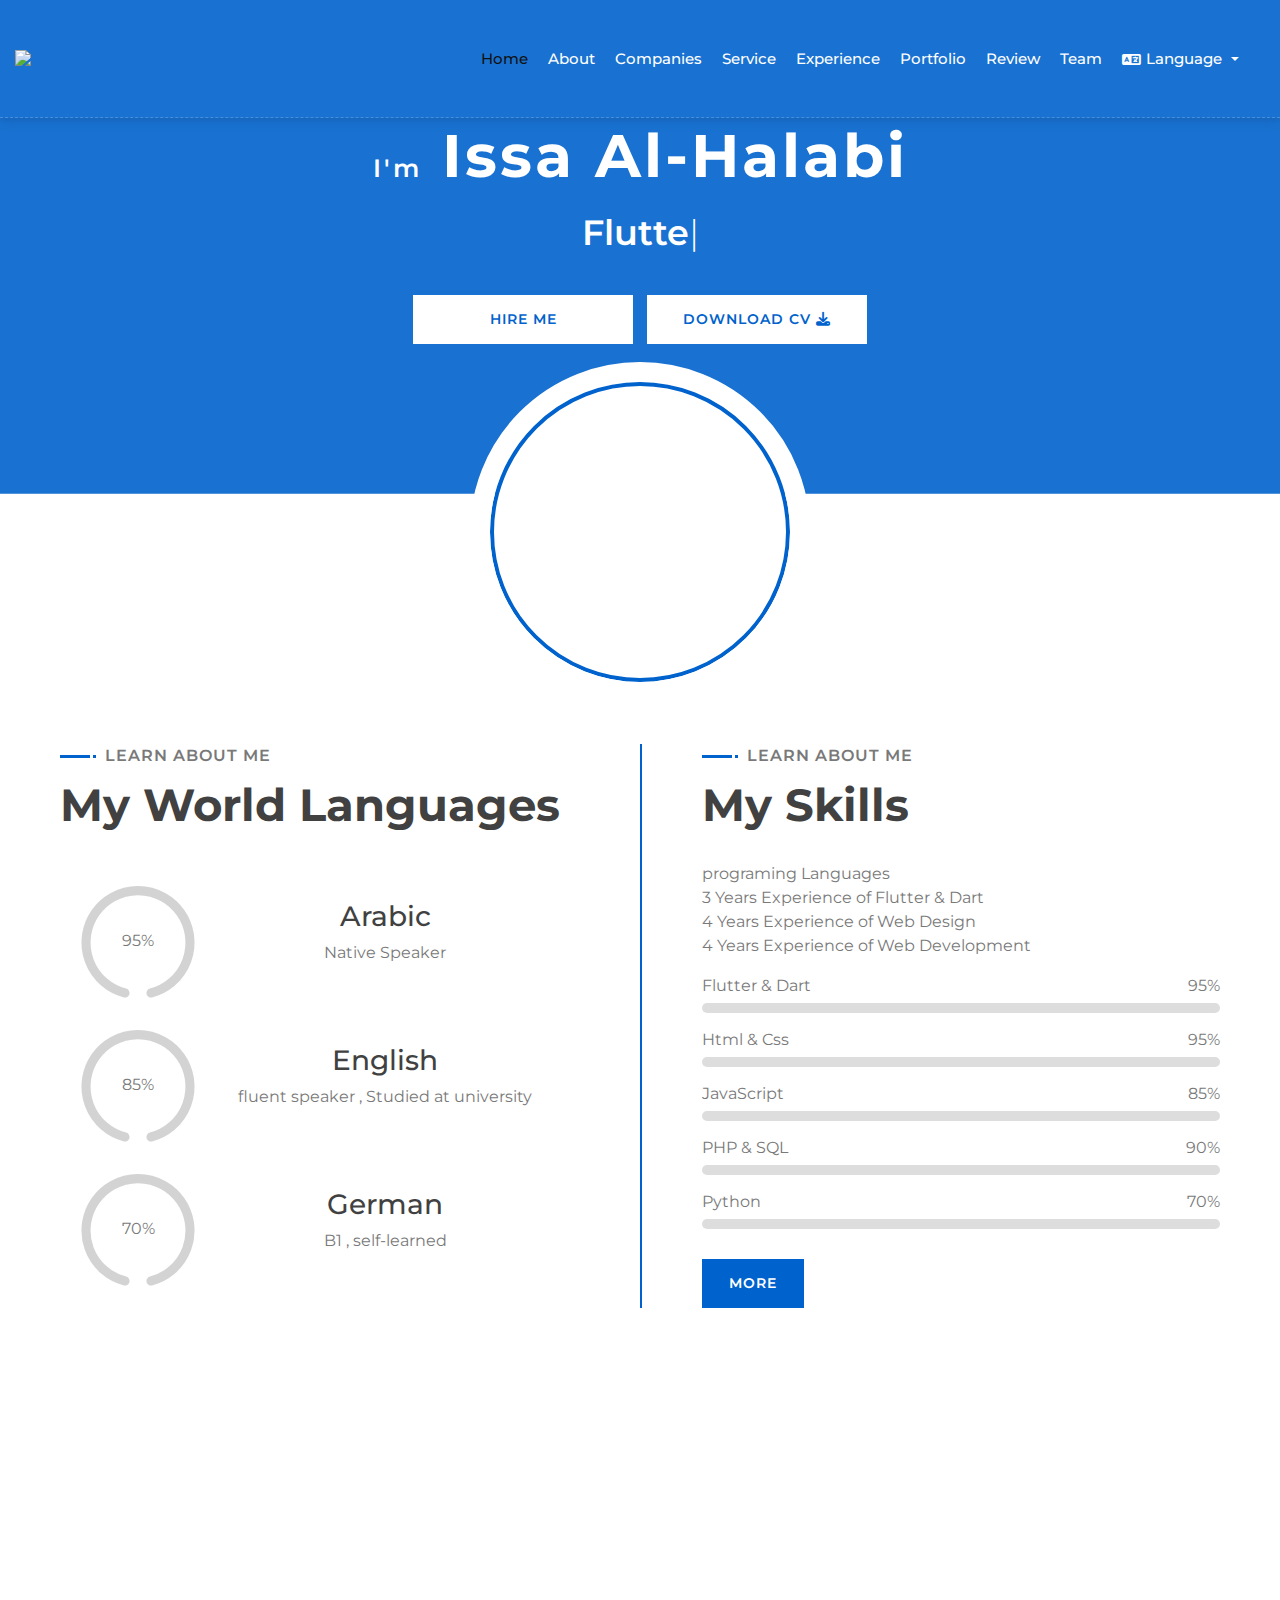
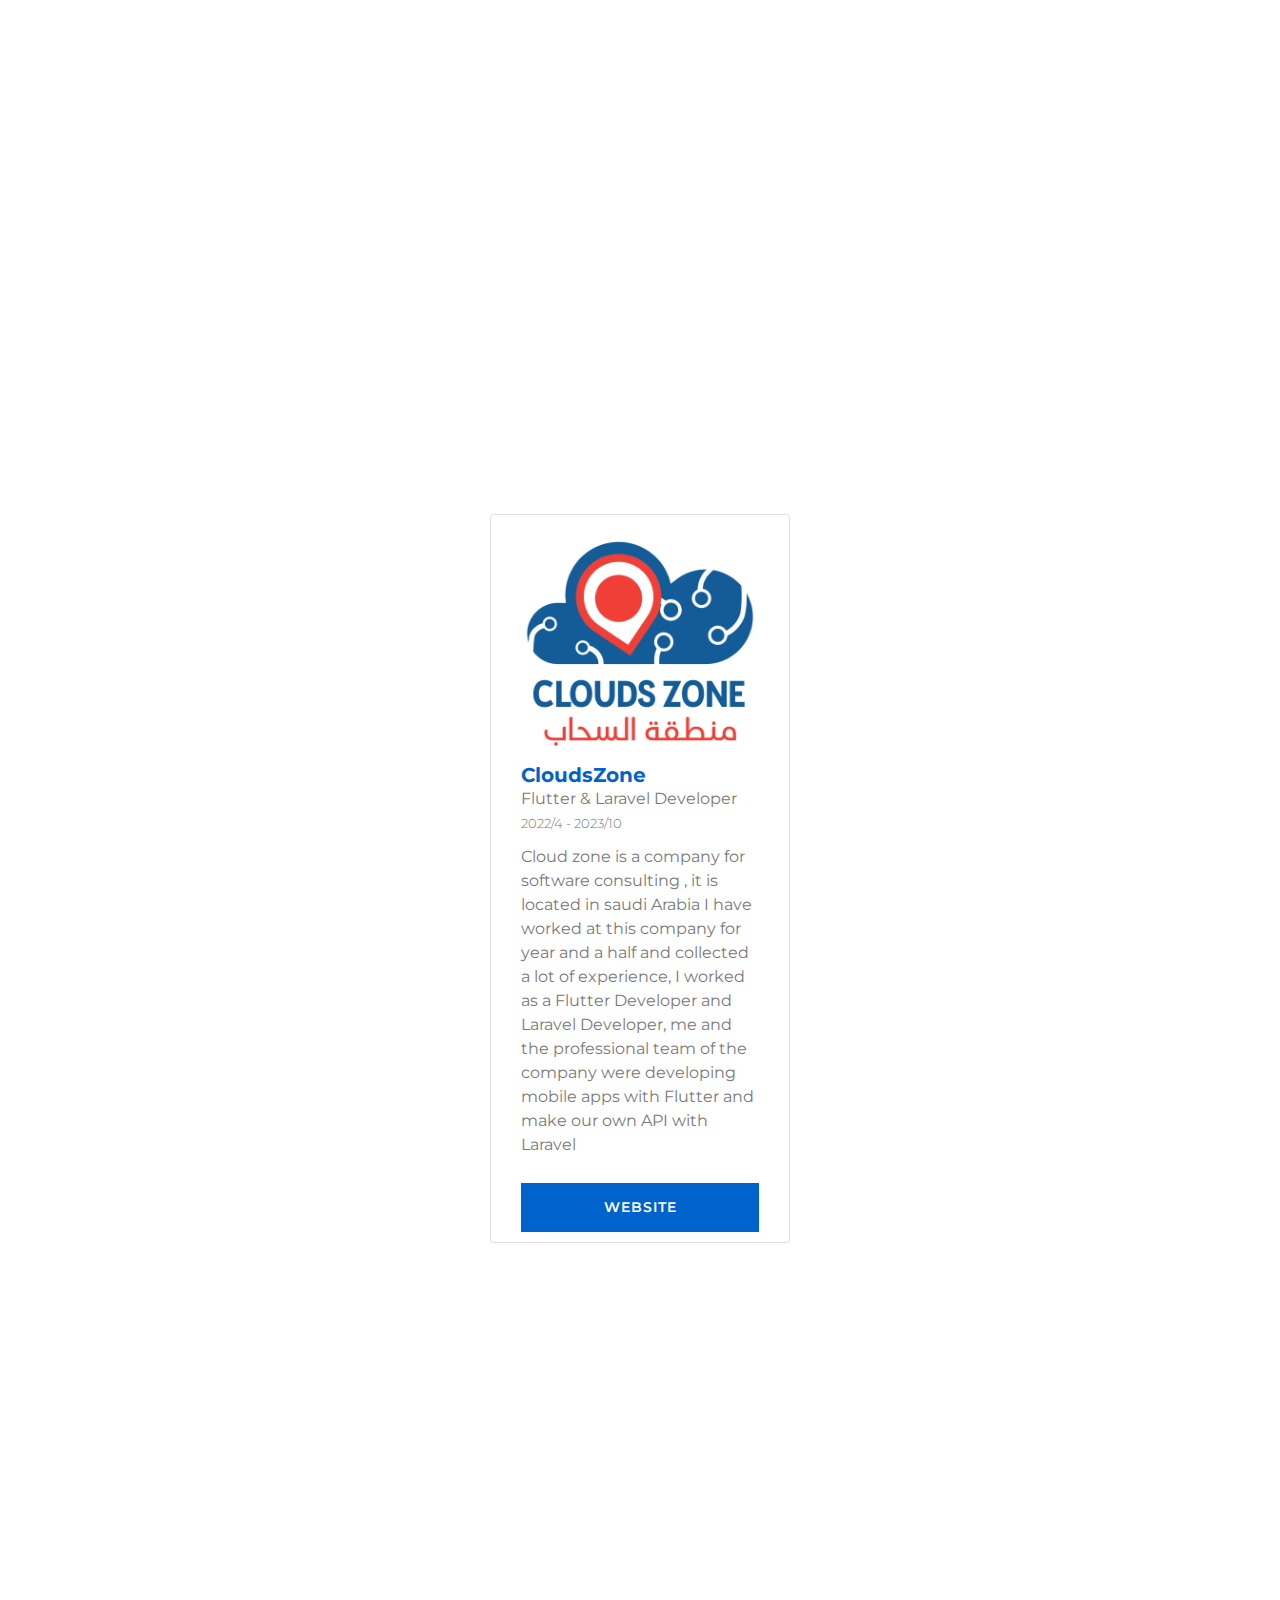
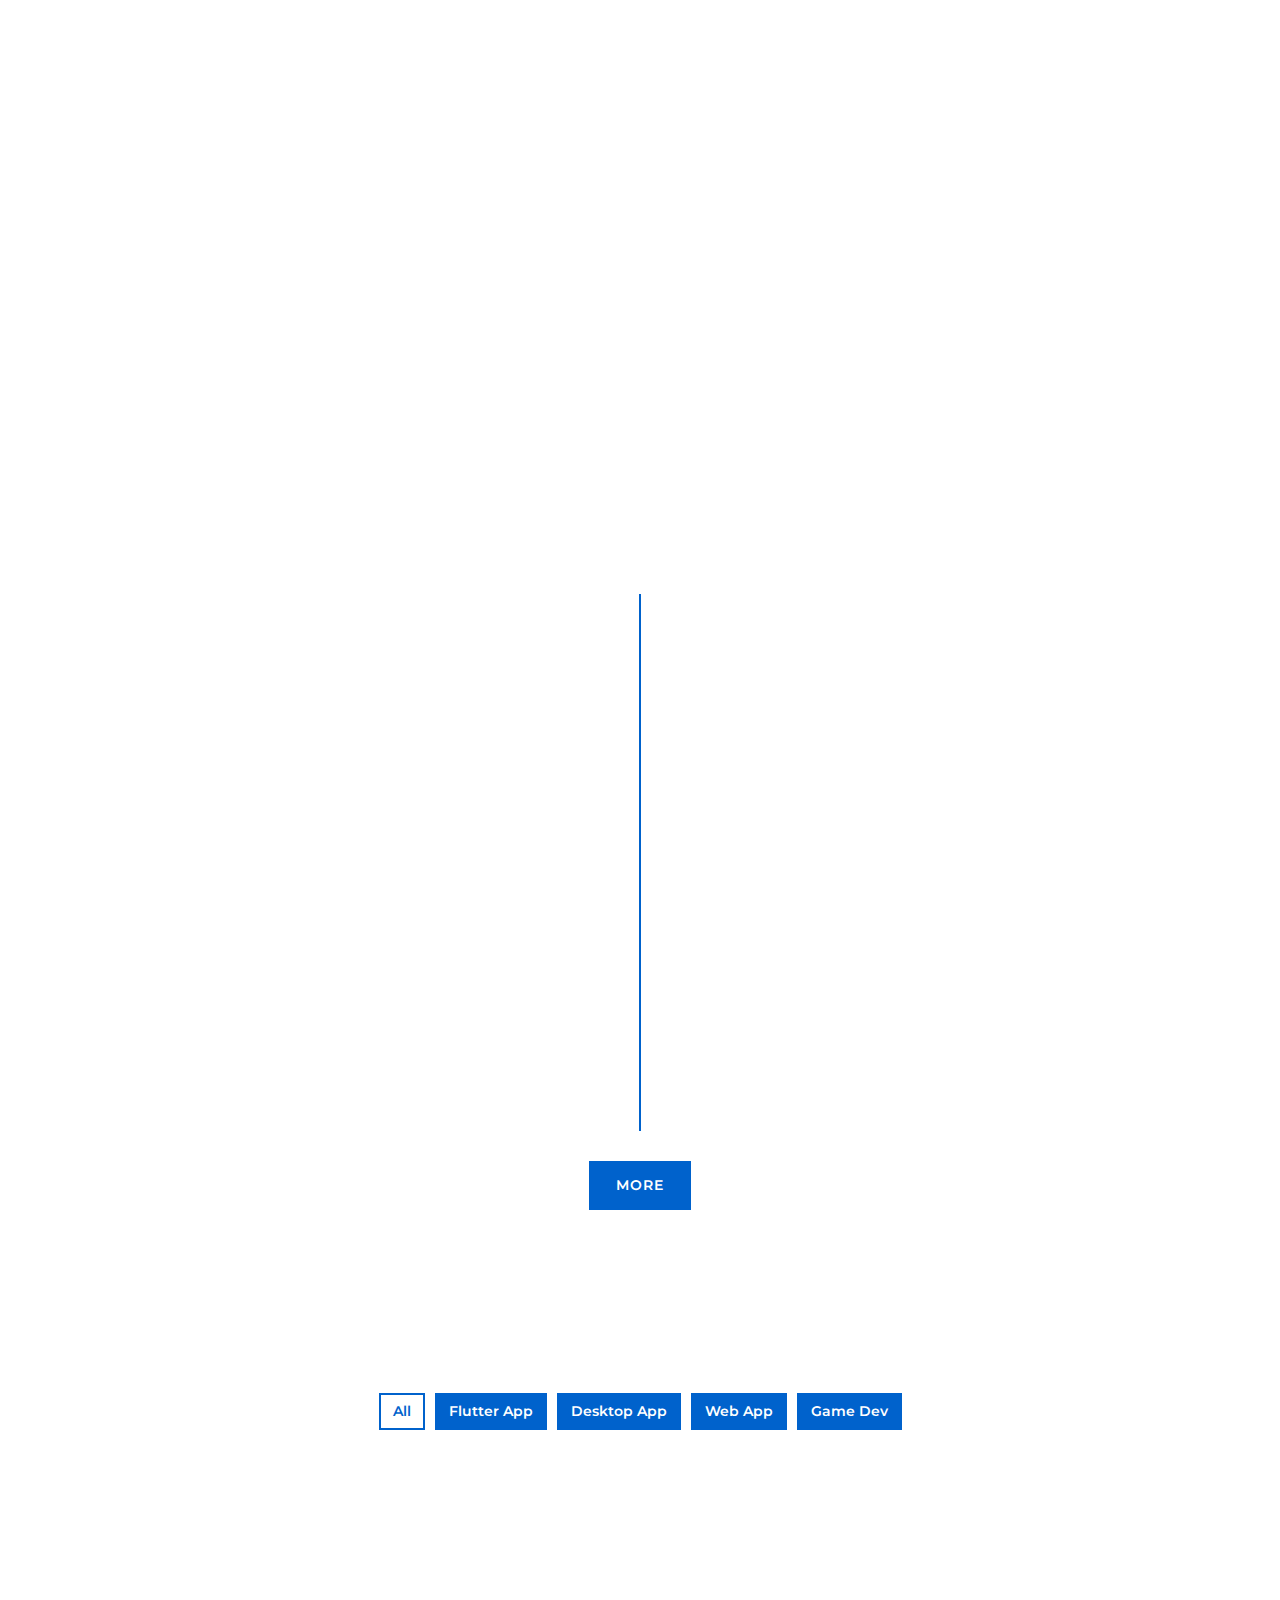
==== commit 874bbdf5: "add Lazy" ====
--- a/index.html
+++ b/index.html
@@ -23,10 +23,10 @@
       href="https://stackpath.bootstrapcdn.com/bootstrap/4.4.1/css/bootstrap.min.css"
       rel="stylesheet"
     />
-    <link
+    <!-- <link
       href="https://cdnjs.cloudflare.com/ajax/libs/font-awesome/5.10.0/css/all.min.css"
       rel="stylesheet"
-    />
+    /> -->
     <link href="lib/animate/animate.min.css" rel="stylesheet" />
     <link href="lib/owlcarousel/assets/owl.carousel.min.css" rel="stylesheet" />
     <link href="lib/lightbox/css/lightbox.min.css" rel="stylesheet" />
@@ -34,13 +34,22 @@
     <link rel="stylesheet" 
 href="https://cdnjs.cloudflare.com/ajax/libs/font-awesome/6.2.1/css/all.min.css">
     <link href="css/style.css" rel="stylesheet" />
+
+    <link rel="icon" type="image/png" sizes="16x16" href="/img/favicon/favicon_16.ico">
+    <link rel="icon" type="image/png" sizes="24x24" href="/img/favicon/favicon_24.ico">
+    <link rel="icon" type="image/png" sizes="32x32" href="/img/favicon/favicon_32.ico">
+    <link rel="icon" type="image/png" sizes="48x48" href="/img/favicon/favicon_48.ico">
+    <link rel="icon" type="image/png" sizes="64x64" href="/img/favicon/favicon_64.ico">
+    <!-- <link rel="manifest" href="/site.webmanifest"> -->
   </head>
 
   <body data-spy="scroll" data-target=".navbar" data-offset="51">
     <!-- Nav Bar Start -->
     <div class="navbar navbar-expand-lg bg-light navbar-light">
       <div class="container-fluid">
-        <a href="index.html" class="navbar-brand">Issa Al-Halabi</a>
+        <a href="index.html" class="navbar-brand">
+          <img loading="lazy" src="/img/logo.png">
+        </a>
         <button
           type="button"
           class="navbar-toggler"
@@ -441,7 +450,7 @@
           <div class="companies-grid">
             <!-- Start company item -->
             <div class="company-item">
-              <img
+              <img loading="lazy" 
                 class="company-img"
                 src="img/projects/cloudsZone/logo.png"
                 alt="Card image cap"
@@ -585,7 +594,7 @@
               
               <div class="timeline-date">2023 / 5</div>
               <div class="d-flex align-items-center gap-2">
-                <img src="img/projects/lordsbox/logo.png" style="width: 75px; height:75px;" alt="" srcset="">
+                <img loading="lazy"  src="img/projects/lordsbox/logo.png" style="width: 75px; height:75px;" alt="" srcset="">
                 <div class="title">
                   <h2>Lordsbox </h2>
                   <h4>Flutter Monitoring & Tracking System 2023 / 5</h4>
@@ -601,7 +610,7 @@
             <div class="timeline-text">
               <div class="timeline-date">2022 / 1</div>
               <div class="d-flex align-items-center gap-2">
-                <img src="img/projects/pharmacy/logo.png" style="width: 75px; height:75px;" alt="" srcset="">
+                <img loading="lazy"  src="img/projects/pharmacy/logo.png" style="width: 75px; height:75px;" alt="" srcset="">
                 <div class="title">
                   <h2>Pharmacy</h2>
                   <h4>Flutter App 2022 / 1</h4>
@@ -617,7 +626,7 @@
             <div class="timeline-text">
               <div class="timeline-date">2021 / 10</div>
               <div class="d-flex align-items-center gap-2">
-                <img src="img/projects/rada/logo.png" style="width: 75px; height:75px;" alt="" srcset="">
+                <img loading="lazy"  src="img/projects/rada/logo.png" style="width: 75px; height:75px;" alt="" srcset="">
                 <div class="title">
                   <h2>Rada</h2>
                   <h4>WebSite 2021 / 10</h4>
@@ -633,7 +642,7 @@
             <div class="timeline-text">
               <div class="timeline-date">2021 / 7</div>
               <div class="d-flex align-items-center gap-2">
-                <img src="img/projects/cables/logo.png" style="width: 75px; height:75px;" alt="" srcset="">
+                <img loading="lazy"  src="img/projects/cables/logo.png" style="width: 75px; height:75px;" alt="" srcset="">
                 <div class="title">
                   <h2>Cabels</h2>
                   <h4>Android & Desktop App Cabels 2021 / 7</h4>
@@ -653,7 +662,7 @@
             <div class="timeline-text">
               <div class="timeline-date">2021 / 3</div>
               <div class="d-flex align-items-center gap-2">
-                <img src="img/projects/interpolation/logo.png" style="width: 75px; height:75px;" alt="" srcset="">
+                <img loading="lazy"  src="img/projects/interpolation/logo.png" style="width: 75px; height:75px;" alt="" srcset="">
                 <div class="title">
                   <h2>Interpolation</h2>
                   <h4>Android App 2021 / 3</h4>
@@ -668,7 +677,7 @@
             <div class="timeline-text">
               <div class="timeline-date">2020 / 4</div>
               <div class="d-flex align-items-center gap-2">
-                <img src="img/projects/X-POSITRON/logo.png" style="width: 75px; height:75px;" alt="" srcset="">
+                <img loading="lazy"  src="img/projects/X-POSITRON/logo.png" style="width: 75px; height:75px;" alt="" srcset="">
                 <div class="title ">
                   <h2>X-POSITRON</h2>
                   <h4>Android App 2020 / 4</h4>
@@ -687,7 +696,7 @@
             <div class="timeline-text">
               <div class="timeline-date">2020 / 1</div>
               <div class="d-flex align-items-center gap-2">
-                <img src="img/projects/X-O/logo.png" style="width: 75px; height:75px;" alt="" srcset="">
+                <img loading="lazy"  src="img/projects/X-O/logo.png" style="width: 75px; height:75px;" alt="" srcset="">
                 <div class="title">
                   <h2>X_O Game</h2>
               <h4>Game Dev 2020 / 1</h4>
@@ -703,7 +712,7 @@
             <div class="timeline-text">
               <div class="timeline-date">2019 / 2</div>
               <div class="d-flex align-items-center gap-2">
-                <img src="img/projects/X-POSITRON/logo.png" style="width: 75px; height:75px;" alt="" srcset="">
+                <img loading="lazy"  src="img/projects/X-POSITRON/logo.png" style="width: 75px; height:75px;" alt="" srcset="">
                 <div class="title">
                   <h2>X-POSITRON</h2>
                   <h4>Web App 2020 / 4</h4>
@@ -753,7 +762,7 @@
           >
             <div class="portfolio-wrap">
               <div class="portfolio-img">
-                <img src="img/projects/lordsbox/logo.png" alt="Image" />
+                <img loading="lazy"  src="img/projects/lordsbox/logo.png" alt="Image" />
               </div>
               <div class="portfolio-text">
                 <h3>Lordsbox</h3>
@@ -773,7 +782,7 @@
           >
             <div class="portfolio-wrap">
               <div class="portfolio-img">
-                <img src="img/projects/Pharmacy/logo.png" alt="Image" />
+                <img loading="lazy"  src="img/projects/Pharmacy/logo.png" alt="Image" />
               </div>
               <div class="portfolio-text">
                 <h3>Pharmacy</h3>
@@ -793,7 +802,7 @@
         >
           <div class="portfolio-wrap">
             <div class="portfolio-img">
-              <img src="img/projects/cables/logo.png" alt="Image" />
+              <img loading="lazy"  src="img/projects/cables/logo.png" alt="Image" />
             </div>
             <div class="portfolio-text">
               <h3>Cables</h3>
@@ -813,7 +822,7 @@
         >
           <div class="portfolio-wrap">
             <div class="portfolio-img">
-              <img src="img/projects/rada/logo.png" alt="Image" />
+              <img loading="lazy"  src="img/projects/rada/logo.png" alt="Image" />
             </div>
             <div class="portfolio-text">
               <h3>Rada</h3>
@@ -834,7 +843,7 @@
             
               <div class="portfolio-wrap">
                 <div class="portfolio-img">
-                  <img src="img/projects/X-POSITRON/logo.png" alt="Image" />
+                  <img loading="lazy"  src="img/projects/X-POSITRON/logo.png" alt="Image" />
                 </div>
                 <div class="portfolio-text">
                   <h3>XPOSITRON</h3>
@@ -854,7 +863,7 @@
           >
             <div class="portfolio-wrap">
               <div class="portfolio-img">
-                <img src="img/projects/interpolation/logo.png" alt="Image" />
+                <img loading="lazy"  src="img/projects/interpolation/logo.png" alt="Image" />
               </div>
               <div class="portfolio-text">
                 <h3>Interpolation</h3>
@@ -874,7 +883,7 @@
           >
             <div class="portfolio-wrap">
               <div class="portfolio-img">
-                <img src="img/projects/X-O/logo.png" alt="Image" />
+                <img loading="lazy"  src="img/projects/X-O/logo.png" alt="Image" />
               </div>
               <div class="portfolio-text">
                 <h3>X_O Game</h3>
@@ -963,7 +972,7 @@
           <div class="col-lg-6 wow fadeInUp" data-wow-delay="0.0s">
             <div class="team-item">
               <div class="team-img">
-                <img src="img/mousa.png" alt="Image" />
+                <img loading="lazy"  src="img/mousa.png" alt="Image" />
               </div>
               <div class="team-text">
                 <h2>Mousa AL-Halabi</h2>
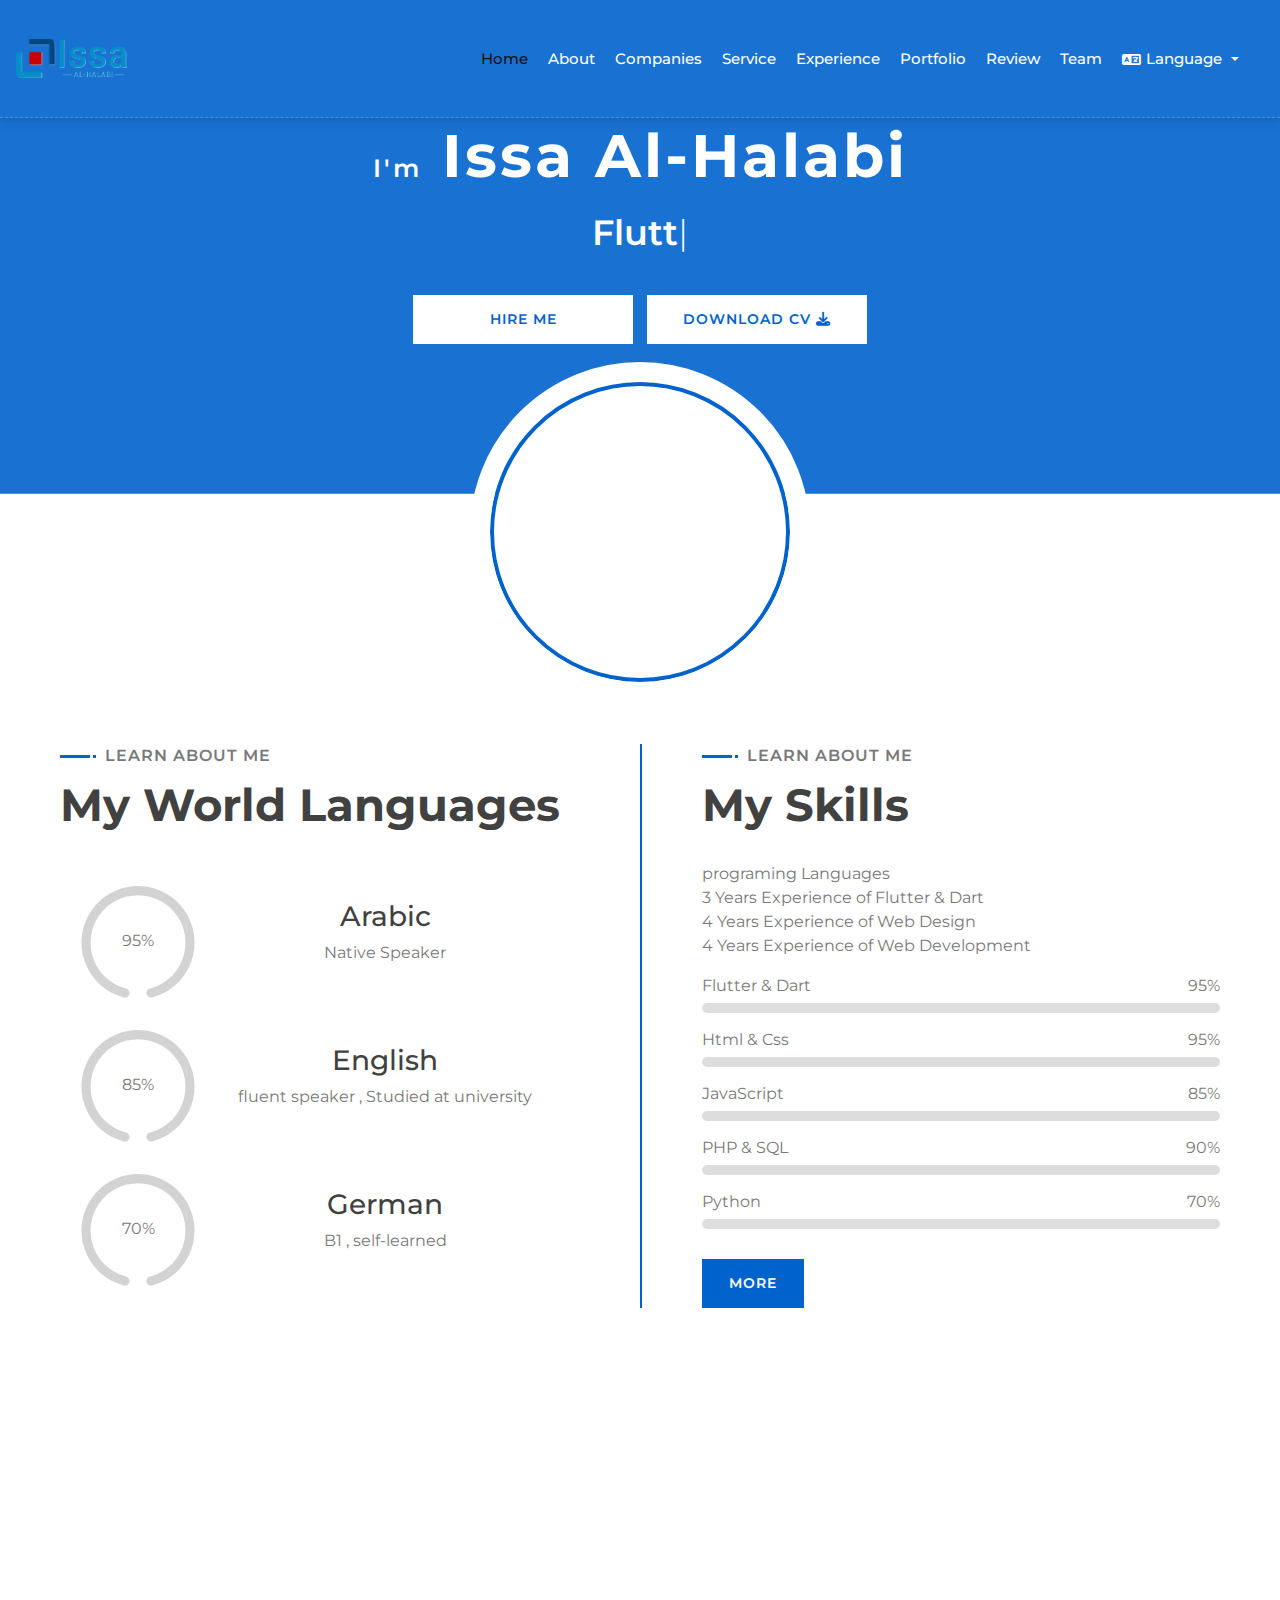
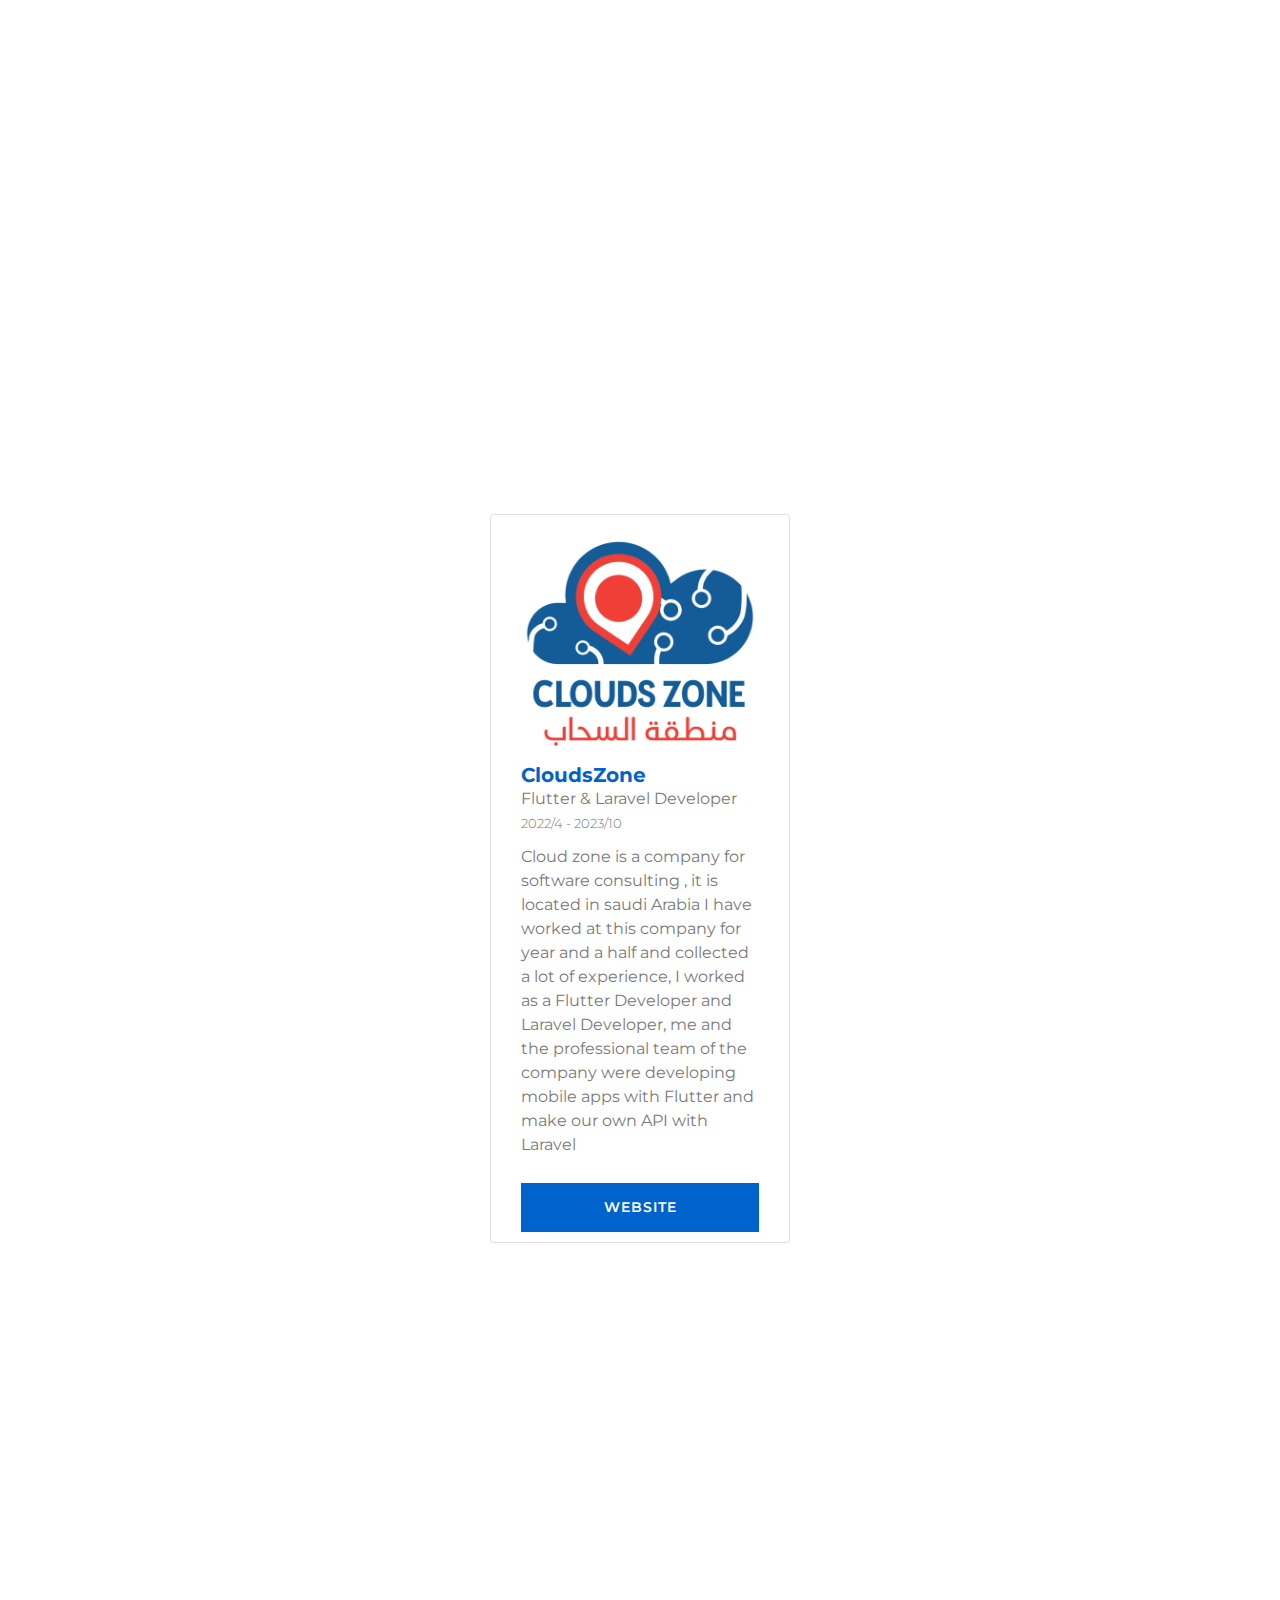
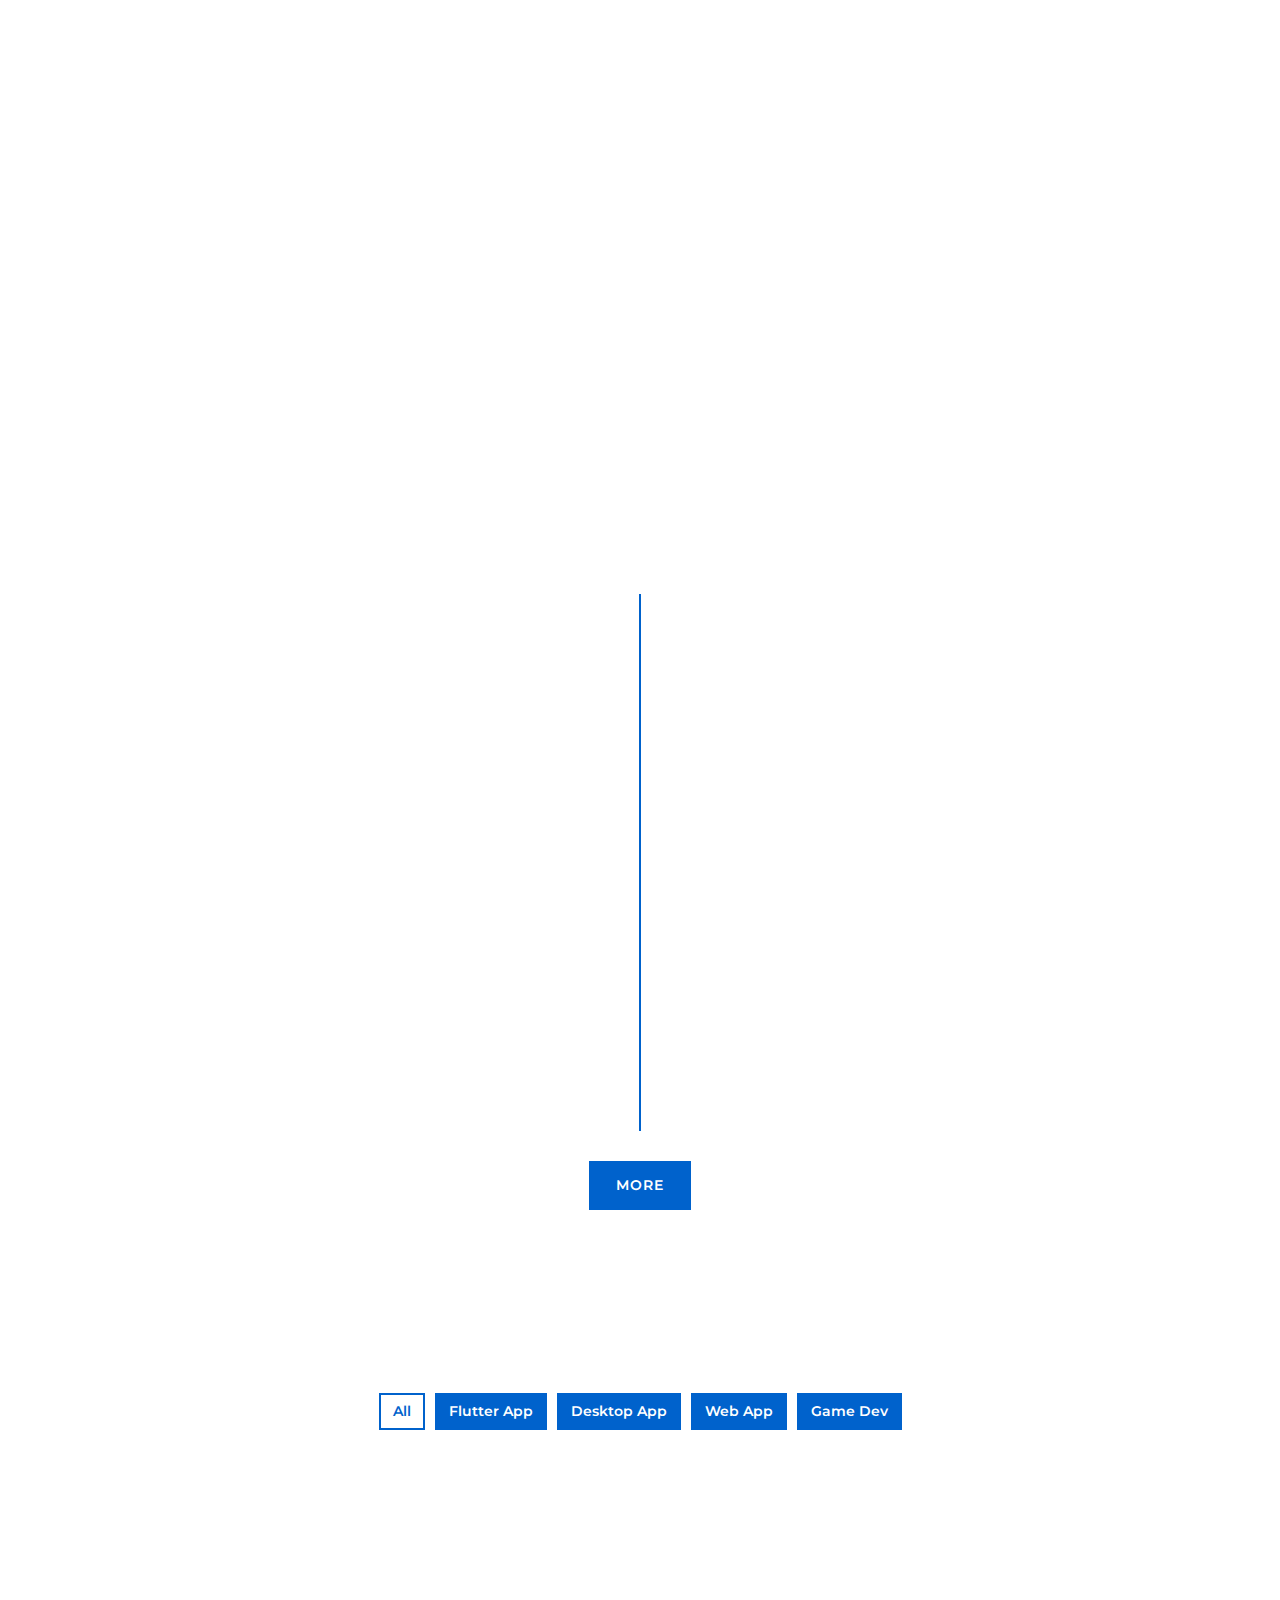
==== commit 47b0193f: "add fav icon" ====
--- a/index.html
+++ b/index.html
@@ -40,7 +40,6 @@
     <link rel="icon" type="image/png" sizes="32x32" href="/img/favicon/favicon_32.ico">
     <link rel="icon" type="image/png" sizes="48x48" href="/img/favicon/favicon_48.ico">
     <link rel="icon" type="image/png" sizes="64x64" href="/img/favicon/favicon_64.ico">
-    <!-- <link rel="manifest" href="/site.webmanifest"> -->
   </head>
 
   <body data-spy="scroll" data-target=".navbar" data-offset="51">
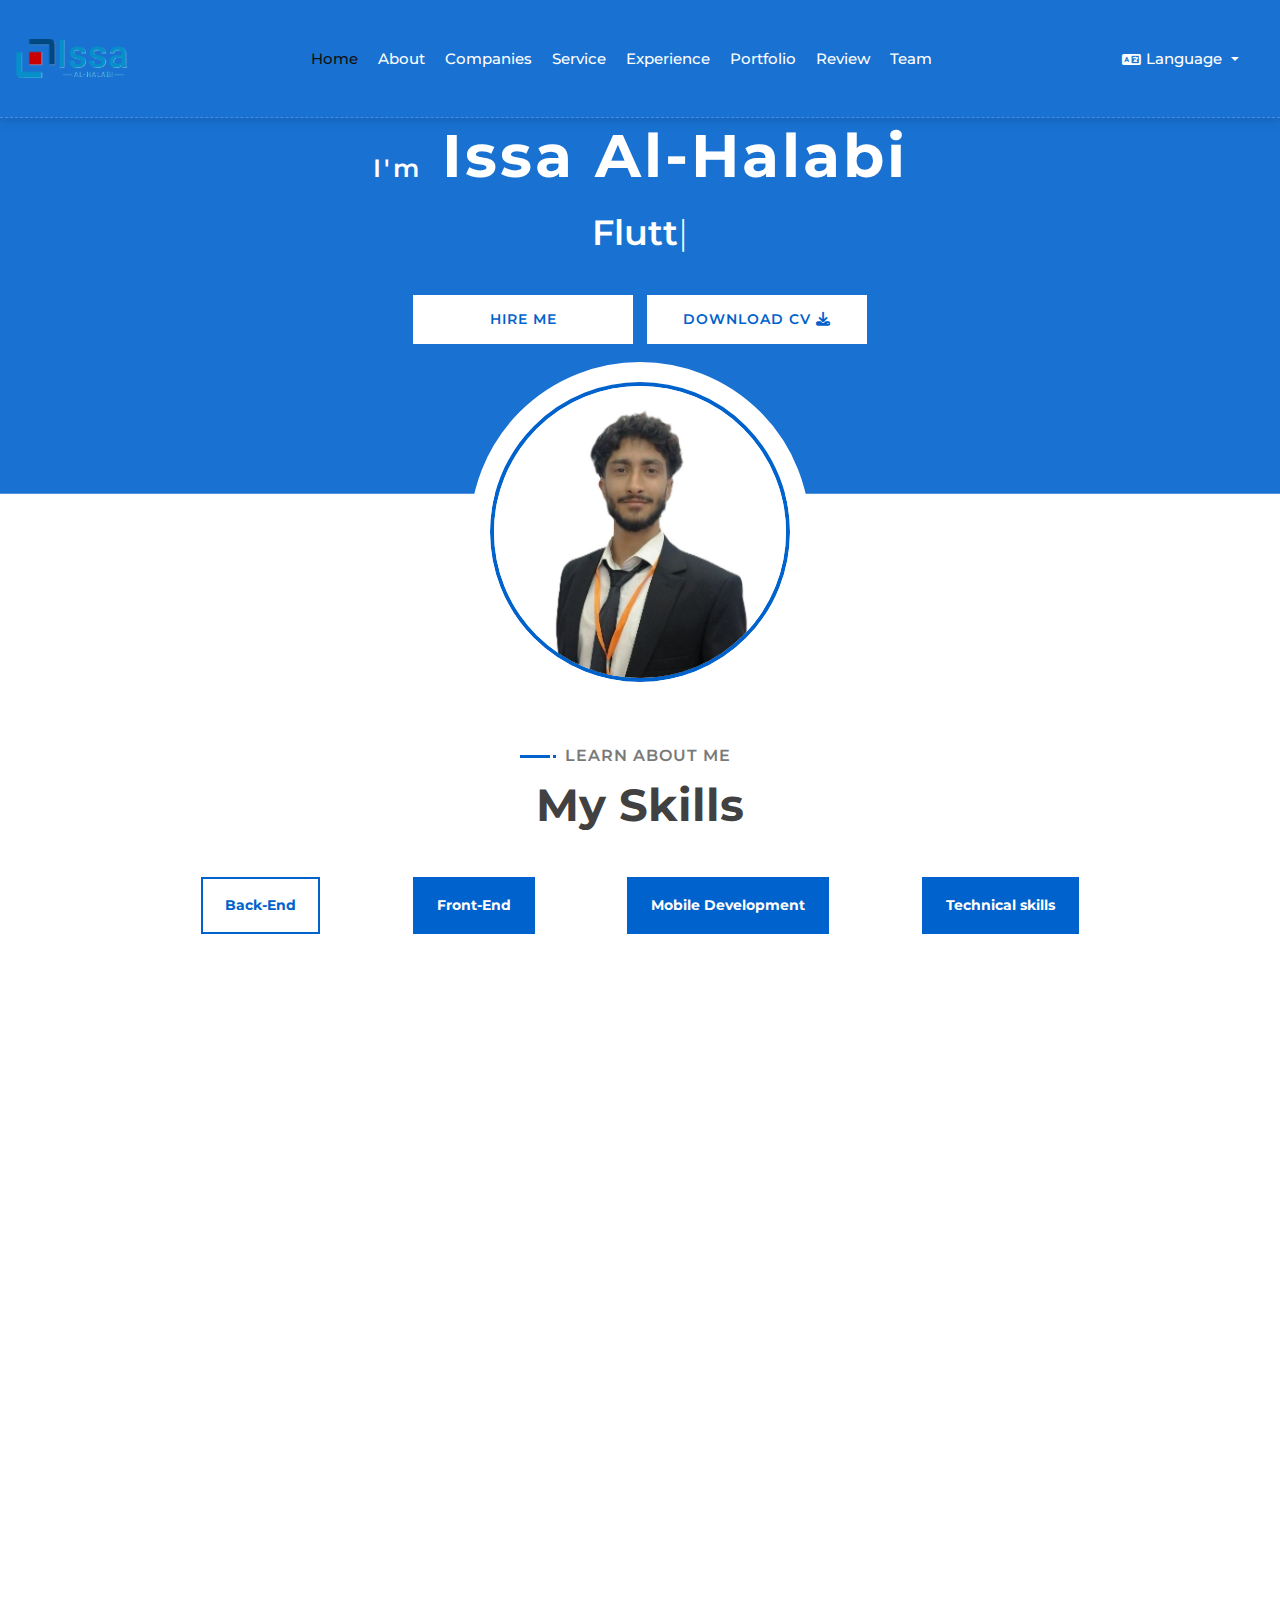
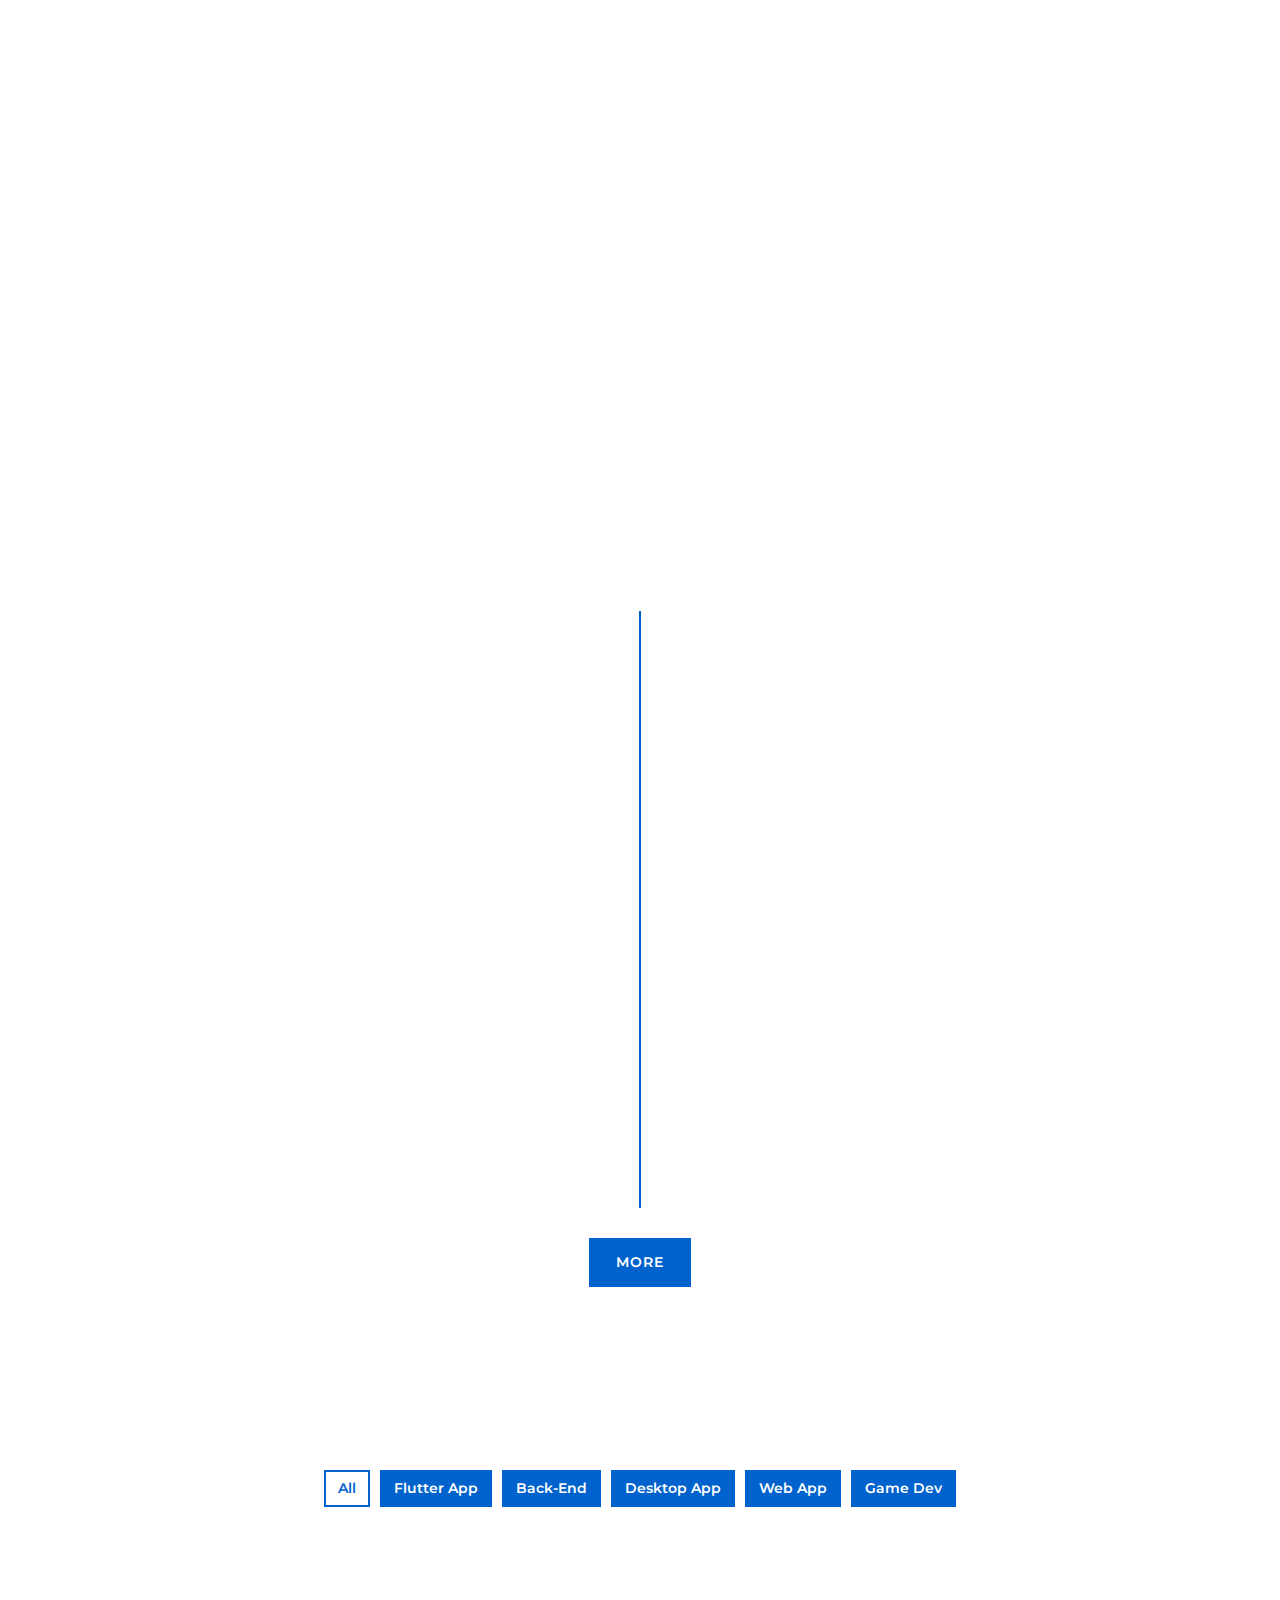
==== commit d50c929f: "V2" ====
--- a/index.html
+++ b/index.html
@@ -7,32 +7,34 @@
 
     <!-- Google Font -->
     <link
-      href="https://fonts.googleapis.com/css2?family=Montserrat:wght@300;400;500;600;700&display=swap"
+      href="fonts/Montserrat.css"
       rel="stylesheet"
     />
     <!-- Google Fonts Roboto -->
     <link
       rel="stylesheet"
-      href="https://fonts.googleapis.com/css2?family=Roboto:wght@300;400;500;700;900&display=swap"
+      href="fonts/Roboto.css"
     />
     <!-- MDB -->
     <link rel="stylesheet" href="mdb/css/mdb.min.css" />
 
     <!-- CSS Libraries -->
     <link
-      href="https://stackpath.bootstrapcdn.com/bootstrap/4.4.1/css/bootstrap.min.css"
+      href="css/bootstrap.min.css"
       rel="stylesheet"
     />
-    <!-- <link
-      href="https://cdnjs.cloudflare.com/ajax/libs/font-awesome/5.10.0/css/all.min.css"
-      rel="stylesheet"
-    /> -->
+
     <link href="lib/animate/animate.min.css" rel="stylesheet" />
     <link href="lib/owlcarousel/assets/owl.carousel.min.css" rel="stylesheet" />
     <link href="lib/lightbox/css/lightbox.min.css" rel="stylesheet" />
 
-    <link rel="stylesheet" 
-href="https://cdnjs.cloudflare.com/ajax/libs/font-awesome/6.2.1/css/all.min.css">
+    <!-- font-awesome -->
+    <link rel="stylesheet" href="/css/fontawesome-6.5.1/css/all.css">
+
+    <!-- slick css -->
+    <link rel="stylesheet" type="text/css" href="lib/slick/slick.css"/>
+    <link rel="stylesheet" type="text/css" href="lib/slick/slick-theme.css"/>
+
     <link href="css/style.css" rel="stylesheet" />
 
     <link rel="icon" type="image/png" sizes="16x16" href="/img/favicon/favicon_16.ico">
@@ -40,6 +42,9 @@
     <link rel="icon" type="image/png" sizes="32x32" href="/img/favicon/favicon_32.ico">
     <link rel="icon" type="image/png" sizes="48x48" href="/img/favicon/favicon_48.ico">
     <link rel="icon" type="image/png" sizes="64x64" href="/img/favicon/favicon_64.ico">
+    <!-- <link rel="manifest" href="/site.webmanifest"> -->
+
+
   </head>
 
   <body data-spy="scroll" data-target=".navbar" data-offset="51">
@@ -62,14 +67,14 @@
           class="collapse navbar-collapse justify-content-between"
           id="navbarCollapse"
         >
-          <div class="navbar-nav ml-auto">
+          <div class="navbar-nav m-auto">
             <a href="#home" class="nav-item nav-link active localization" data-local="Haus">Home</a>
             <a href="#about" class="nav-item nav-link localization" data-local="über">About</a>
             <a href="#companies" class="nav-item nav-link localization" data-local="UnterNahmen">Companies</a>
             <a href="#service" class="nav-item nav-link localization" data-local="Leistungen">Service</a>
             <a href="#experience" class="nav-item nav-link localization" data-local="Erfahrung">Experience</a>
             <a href="#portfolio" class="nav-item nav-link localization" data-local="Portfolio">Portfolio</a>
-            <a href="#review" class="nav-item nav-link localization"  data-local="Rezension">Review</a>
+            <a href="#review" class="nav-item nav-link localization"  data-local="Bewertungen">Review</a>
             <a href="#team" class="nav-item nav-link localization" data-local="Team">Team</a>
           </div>
           <div class="dropdown navbar-light navbar-nav nav-link">
@@ -114,10 +119,396 @@
 
     <!-- About Start -->
     <div class="about" data-wow-delay="0.1s" id="about">
+      <div class="section-header text-center">
+        <p class="localization" data-local="Erfahren Sie mehr über mich">
+          Learn About Me
+        </p>
+        <h2 class="localization" data-local="Meine Fähigkeiten">My Skills</h2>
+      </div>
+      <div class="container">
+        <div class="tabs">
+          <ul class="tab-links">
+            <li class="active"><a href="#backend">Back-End</a></li>
+            <li><a href="#frontend">Front-End</a></li>
+            <li><a href="#mobile" class="localization"  data-local="Mobile Entwicklung">Mobile Development</a></li>
+            <li><a href="#technical-skills" class="localization"  data-local="Technische Fähigkeiten">Technical skills</a></li>
+          </ul>
+  
+          <div class="tab-content">
+            <!-- Back-End Tab -->
+            <div id="backend" class="tab active">
+              <div class="about-content wow slideInRight">
+                <div class="section-header text-left">
+                  <h2 class="localization" data-local="Back-End">Back-End</h2>
+                </div>
+                <div class="about-text">
+                  <p  class="localization" data-local="Ich bin auf Backend-Entwicklung spezialisiert und erstelle robuste und skalierbare serverseitige Anwendungen.
+                  Mein Fachwissen umfasst die Arbeit mit PHP, Node.js und Frameworks wie Laravel und Express.js,
+                  um effiziente und sichere Webdienste zu erstellen.">
+                    I specialize in back-end development, creating robust and scalable server-side applications.
+                     My expertise includes working with PHP, Node.js, and frameworks like Laravel and Express.js
+                      to build efficient and secure web services.
+                  </p>
+                </div>
+                <div class="skills">
+                  <!-- php & Laravel  -->
+                  <div class="skill-name">
+                    <p>PHP - Laravel</p>
+                    <p>95%</p>
+                  </div>
+                  <div class="progress">
+                    <div
+                      class="progress-bar"
+                      role="progressbar"
+                      aria-valuenow="95"
+                      aria-valuemin="0"
+                      aria-valuemax="100"
+                    ></div>
+                  </div>
+                  <!-- end php & Laravel -->
+  
+                  <!-- NodeJs -->
+                  <div class="skill-name">
+                    <p>NodeJs - ExpressJs</p>
+                    <p>90%</p>
+                  </div>
+                  <div class="progress">
+                    <div
+                      class="progress-bar"
+                      role="progressbar"
+                      aria-valuenow="90"
+                      aria-valuemin="0"
+                      aria-valuemax="100"
+                    ></div>
+                  </div>
+                  <!-- end NodeJs - ExpressJs -->
+  
+                  <!-- Python -->
+                  <div class="skill-name">
+                    <p>Python</p>
+                    <p>75%</p>
+                  </div>
+                  <div class="progress">
+                    <div
+                      class="progress-bar"
+                      role="progressbar"
+                      aria-valuenow="75"
+                      aria-valuemin="0"
+                      aria-valuemax="100"
+                    ></div>
+                  </div>
+                  <!-- end Python -->
+  
+                  <!-- SQL -->
+                  <div class="skill-name">
+                    <p>SQL</p>
+                    <p>90%</p>
+                  </div>
+                  <div class="progress">
+                    <div
+                      class="progress-bar"
+                      role="progressbar"
+                      aria-valuenow="90"
+                      aria-valuemin="0"
+                      aria-valuemax="100"
+                    ></div>
+                  </div>
+                  <!-- end SQL -->
+                </div>
+                <a href="mailto:eesahalabi@gmail.com" target="_blank" class="btn localization" data-local="Stellen Sie mich ein">
+                  Hire me
+                </a>
+              </div>
+            </div>
+  
+            <!-- Front-End Tab -->
+            <div id="frontend" class="tab">
+              <div class="about-content">
+                <div class="section-header text-left">
+                  <h2 class="localization" data-local="Front-End">Front-End</h2>
+                </div>
+                <div class="about-text">
+                  <p class="localization" data-local="Meine Fähigkeiten in der Front-End-Entwicklung ermöglichen es mir, optisch ansprechende und benutzerfreundliche Schnittstellen zu erstellen.
+                  Ich habe Erfahrung mit HTML, CSS, JavaScript und modernen Tools wie Livewire, Blade und Filament.
+                  Diese Technologien ermöglichen es mir, reaktionsschnelle,
+                  dynamische und ansprechende Websites und Anwendungen zu erstellen, die ein außergewöhnliches Benutzererlebnis bieten.">
+                    My front-end development skills allow me to create visually appealing and user-friendly interfaces.
+                     I have experience with HTML, CSS, JavaScript, and modern tools like Livewire, Blade, and Filament.
+                      These technologies enable me to build responsive,
+                     dynamic, and engaging websites and applications that provide an exceptional user experience.
+                  </p>
+                </div>
+                <div class="skills">
+                  <!-- Html & Css -->
+                  <div class="skill-name">
+                    <p>Html & Css</p>
+                    <p>95%</p>
+                  </div>
+                  <div class="progress">
+                    <div
+                      class="progress-bar"
+                      role="progressbar"
+                      aria-valuenow="95"
+                      aria-valuemin="0"
+                      aria-valuemax="100"
+                    ></div>
+                  </div>
+                  <!-- end Html & Css -->
+  
+                  <!-- Javascript -->
+                  <div class="skill-name">
+                    <p>Javascript</p>
+                    <p>95%</p>
+                  </div>
+                  <div class="progress">
+                    <div
+                      class="progress-bar"
+                      role="progressbar"
+                      aria-valuenow="95"
+                      aria-valuemin="0"
+                      aria-valuemax="100"
+                    ></div>
+                  </div>
+                  <!-- end Javascript -->
+  
+                  <!-- Blade / LiveWire -->
+                  <div class="skill-name">
+                    <p>Blade / LiveWire</p>
+                    <p>90%</p>
+                  </div>
+                  <div class="progress">
+                    <div
+                      class="progress-bar"
+                      role="progressbar"
+                      aria-valuenow="90"
+                      aria-valuemin="0"
+                      aria-valuemax="100"
+                    ></div>
+                  </div>
+                  <!-- end Blade / LiveWire -->
+  
+                  <!-- Filament -->
+                  <div class="skill-name">
+                    <p>Filament</p>
+                    <p>90%</p>
+                  </div>
+                  <div class="progress">
+                    <div
+                      class="progress-bar"
+                      role="progressbar"
+                      aria-valuenow="90"
+                      aria-valuemin="0"
+                      aria-valuemax="100"
+                    ></div>
+                  </div>
+                  <!-- end Filament -->
+  
+                  <!-- ReactJs hooks -->
+                  <div class="skill-name">
+                    <p>ReactJs hooks</p>
+                    <p>70%</p>
+                  </div>
+                  <div class="progress">
+                    <div
+                      class="progress-bar"
+                      role="progressbar"
+                      aria-valuenow="70"
+                      aria-valuemin="0"
+                      aria-valuemax="100"
+                    ></div>
+                  </div>
+                  <!-- end ReactJs hooks -->
+                </div>
+                <a href="mailto:eesahalabi@gmail.com" target="_blank" class="btn localization" data-local="Stellen Sie mich ein">
+                  Hire me
+                </a>
+              </div>
+            </div>
+  
+            <!-- Mobile Development Tab -->
+            <div id="mobile" class="tab">
+              <div class="about-content">
+                <div class="section-header text-left">
+                  <h2 class="localization" data-local="Mobile Entwicklung">
+                    Mobile Development
+                  </h2>
+                </div>
+                <div class="about-text" >
+                  <p class="localization" data-local="Ich verfüge über umfangreiche Erfahrung in der mobilen Entwicklung, mit Schwerpunkt auf der Erstellung plattformübergreifender Anwendungen mit Flutter und Dart.
+                  Ich schaffe reibungslose und intuitive mobile Erlebnisse und stelle eine hohe Leistung auf Android- und iOS-Plattformen sicher.">
+                    I have a strong background in mobile development, with a focus on building cross-platform applications using Flutter and Dart.
+                     I create smooth and intuitive mobile experiences, ensuring high performance on both Android and iOS platforms.
+                  </p>
+                </div>
+                <div class="skills">
+                  <!-- Dart  -->
+                  <div class="skill-name">
+                    <p>Dart</p>
+                    <p>95%</p>
+                  </div>
+                  <div class="progress">
+                    <div
+                      class="progress-bar"
+                      role="progressbar"
+                      aria-valuenow="95"
+                      aria-valuemin="0"
+                      aria-valuemax="100"
+                    ></div>
+                  </div>
+                  <!-- end Dart -->
+  
+                  <!-- Flutter   -->
+                  <div class="skill-name">
+                    <p>Flutter</p>
+                    <p>95%</p>
+                  </div>
+                  <div class="progress">
+                    <div
+                      class="progress-bar"
+                      role="progressbar"
+                      aria-valuenow="95"
+                      aria-valuemin="0"
+                      aria-valuemax="100"
+                    ></div>
+                  </div>
+                  <!-- end Flutter -->
+                </div>
+                <a href="mailto:eesahalabi@gmail.com" target="_blank" class="btn localization" data-local="Stellen Sie mich ein">
+                  Hire me
+                </a>
+              </div>
+            </div>
+            <!-- technical skills Development Tab -->
+            <div id="technical-skills" class="tab">
+              <div class="about-content">
+                <div class="section-header text-left">
+                  <h2 class="localization" data-local="Technische Fähigkeiten">
+                    Technical skills
+                  </h2>
+                </div>
+                <div class="about-text">
+                  <p class="localization" data-local="Meine technischen Fähigkeiten umfassen eine breite Palette an Tools und Technologien, die für die moderne Entwicklung und Bereitstellung unerlässlich sind.
+                  Ich bin erfahren in der Versionskontrolle mit Git, der Serververwaltung mit Linux und der Konfiguration von Webservern wie Nginx und Apache.
+                  Ich habe auch Erfahrung mit der Containerisierung mit Docker und der Leistungsoptimierung mit Redis.">
+                    My technical skills encompass a wide range of tools and technologies essential for modern development and deployment.
+                     I am proficient in version control with Git, server management using Linux, and configuring web servers like Nginx and Apache.
+                     I also have experience with containerization using Docker and optimizing performance with Redis.
+                  </p>
+                </div>
+                <div class="skills">
+                  <!-- Git  -->
+                  <div class="skill-name">
+                    <p>Git</p>
+                    <p>95%</p>
+                  </div>
+                  <div class="progress">
+                    <div
+                      class="progress-bar"
+                      role="progressbar"
+                      aria-valuenow="95"
+                      aria-valuemin="0"
+                      aria-valuemax="100"
+                    ></div>
+                  </div>
+                  <!-- end Git -->
+  
+                  <!-- Linux  -->
+                  <div class="skill-name">
+                    <p>Linux</p>
+                    <p>85%</p>
+                  </div>
+                  <div class="progress">
+                    <div
+                      class="progress-bar"
+                      role="progressbar"
+                      aria-valuenow="85"
+                      aria-valuemin="0"
+                      aria-valuemax="100"
+                    ></div>
+                  </div>
+                  <!-- end Linux -->
+  
+                  <!-- Nginx/Apache  -->
+                  <div class="skill-name">
+                    <p>Nginx/Apache</p>
+                    <p>80%</p>
+                  </div>
+                  <div class="progress">
+                    <div
+                      class="progress-bar"
+                      role="progressbar"
+                      aria-valuenow="80"
+                      aria-valuemin="0"
+                      aria-valuemax="100"
+                    ></div>
+                  </div>
+                  <!-- end Nginx/Apache -->
+  
+                  <!-- Docker  -->
+                  <div class="skill-name">
+                    <p>Docker</p>
+                    <p>80%</p>
+                  </div>
+                  <div class="progress">
+                    <div
+                      class="progress-bar"
+                      role="progressbar"
+                      aria-valuenow="80"
+                      aria-valuemin="0"
+                      aria-valuemax="100"
+                    ></div>
+                  </div>
+                  <!-- end Docker -->
+
+                  <!-- Unit Testing  -->
+                  <div class="skill-name">
+                    <p>Unit Testing</p>
+                    <p>85%</p>
+                  </div>
+                  <div class="progress">
+                    <div
+                      class="progress-bar"
+                      role="progressbar"
+                      aria-valuenow="85"
+                      aria-valuemin="0"
+                      aria-valuemax="100"
+                    ></div>
+                  </div>
+                  <!-- end Unit Testing -->
+  
+                  <!-- Cache (Redis)  -->
+                  <div class="skill-name">
+                    <p>Cache (Redis)</p>
+                    <p>70%</p>
+                  </div>
+                  <div class="progress">
+                    <div
+                      class="progress-bar"
+                      role="progressbar"
+                      aria-valuenow="70"
+                      aria-valuemin="0"
+                      aria-valuemax="100"
+                    ></div>
+                  </div>
+                  <!-- end Cache (Redis) -->
+                </div>
+                <a href="mailto:eesahalabi@gmail.com" target="_blank" class="btn localization" data-local="Stellen Sie mich ein">
+                  Hire me
+                </a>
+              </div>
+            </div>
+          </div>
+        </div>
+      </div>
+    </div>
+    <!-- About End -->
+
+
+    <!-- languages Start -->
+    <div class="languages" data-wow-delay="0.1s" id="about">
       
-      <div class="about-grid">
         <div class="about-me wow slideInLeft" data-wow-delay="0.1s">
-          <div class="section-header text-left ">
+          <div class="section-header text-center ">
             <p class="localization" data-local="Erfahren Sie mehr über mich">Learn About Me</p>
             <h2 class="localization" data-local="Meine Weltsprachen">My World Languages</h2>
           </div>
@@ -152,7 +543,7 @@
               </div>
             </div>
             <div class="my-language" data-wow-delay="0.0s">
-              <div class="precentage" data-precentage="85%">
+              <div class="precentage" data-precentage="90%">
                 <svg
                   xmlns="http://www.w3.org/2000/svg"
                   xmlns:xlink="http://www.w3.org/1999/xlink"
@@ -181,7 +572,7 @@
               </div>
             </div>
             <div class="my-language" data-wow-delay="0.0s">
-              <div class="precentage" data-precentage="70%">
+              <div class="precentage" data-precentage="80%">
                 <svg
                   xmlns="http://www.w3.org/2000/svg"
                   xmlns:xlink="http://www.w3.org/1999/xlink"
@@ -210,141 +601,13 @@
               </div>
             </div>
           </div>
-        </div>
-        <div class="about-content wow slideInRight">
-          <div class="section-header text-left">
-            <p class="localization" data-local="Erfahren Sie mehr über mich">Learn About Me</p>
-            <h2 class="localization" data-local="Meine Fähigkeiten">My Skills</h2>
-          </div>
-          <div class="about-text">
-            <p >
-             <span class="localization" data-local="Programmiersprachen">programing Languages </span><br>
-             <span class="localization" data-local="3 Jahre Flutter & Dart Erfahrung"> 3 Years Experience of Flutter & Dart</span><br>
-             <span class="localization" data-local=" 4 Jahre Erfahrung im Webdesign"> 4 Years Experience of Web Design </span><br>
-             <span class="localization" data-local=" 4 Jahre Erfahrung in der Webentwicklung"> 4 Years Experience of Web Development</span>
-            </p>
-          </div>
-          <div class="skills">
-            <div class="skill-name">
-              <p>Flutter & Dart</p>
-              <p>95%</p>
-            </div>
-            <div class="progress">
-              <div
-                class="progress-bar"
-                role="progressbar"
-                aria-valuenow="95"
-                aria-valuemin="0"
-                aria-valuemax="100"
-              ></div>
-            </div>
-            <div class="skill-name">
-              <p>Html & Css</p>
-              <p>95%</p>
-            </div>
-            <div class="progress">
-              <div
-                class="progress-bar"
-                role="progressbar"
-                aria-valuenow="95"
-                aria-valuemin="0"
-                aria-valuemax="100"
-              ></div>
-            </div>
-            <div class="skill-name">
-              <p>JavaScript</p>
-              <p>85%</p>
-            </div>
-            <div class="progress">
-              <div
-                class="progress-bar"
-                role="progressbar"
-                aria-valuenow="85"
-                aria-valuemin="0"
-                aria-valuemax="100"
-              ></div>
-            </div>
-            <div class="skill-name">
-              <p>PHP & SQL</p>
-              <p>90%</p>
-            </div>
-            <div class="progress">
-              <div
-                class="progress-bar"
-                role="progressbar"
-                aria-valuenow="90"
-                aria-valuemin="0"
-                aria-valuemax="100"
-              ></div>
-            </div>
-            <div class="skill-name">
-              <p>Python</p>
-              <p>70%</p>
-            </div>
-            <div class="progress">
-              <div
-                class="progress-bar"
-                role="progressbar"
-                aria-valuenow="70"
-                aria-valuemin="0"
-                aria-valuemax="100"
-              ></div>
-            </div>
-            <div class="more-skills">
-              <br>
-              <div class="about-text">
-                <p>
-                 FrameWorks : 
-                </p>
-              </div>
-              <div class="skill-name">
-                <p>BootStrap</p>
-                <p>95%</p>
-              </div>
-              <div class="progress">
-                <div
-                  class="progress-bar"
-                  role="progressbar"
-                  aria-valuenow="95"
-                  aria-valuemin="0"
-                  aria-valuemax="100"
-                ></div>
-              </div>
-              <div class="skill-name">
-                <p>ReactJs Hooks</p>
-                <p>80%</p>
-              </div>
-              <div class="progress">
-                <div
-                  class="progress-bar"
-                  role="progressbar"
-                  aria-valuenow="80"
-                  aria-valuemin="0"
-                  aria-valuemax="100"
-                ></div>
-              </div>
-              <div class="skill-name">
-                <p>Laravel</p>
-                <p>85%</p>
-              </div>
-              <div class="progress">
-                <div
-                  class="progress-bar"
-                  role="progressbar"
-                  aria-valuenow="85"
-                  aria-valuemin="0"
-                  aria-valuemax="100"
-                ></div>
-              </div>
-            </div>
-            </div>
-          <button class="btn localization" data-local="Weniger">More</button>
-        </div>
+       
       </div>
     </div>
-    <!-- About End -->
-
-        <!-- Certificate start -->
+    <!-- languages End -->
+
+    <!-- Certificate start -->
+
         <div class="certificates" id="certificates">
           <div class="container">
             <div
@@ -354,88 +617,98 @@
             <p class="localization" data-local="BILDUNG">Education</p>
             <h2 class="localization" data-local="Meine Zertifikate">My Certificates</h2>
           </div>
-            <div class="certificate-grid">
+          <div class="carousel-container">
+            <div class="certificate-slick">
+              <!-- Dynamic content will be inserted here -->
     
-              <div class="certificate-item wow slideInUp"
-              data-wow-delay="0.2s">
-                <h4 class="certificate-header">
-                  Front-End
-                </h4>
-                <p class="certificate-text localization" data-local="9 Zertifikate von Coursera">
-                 9 certificates from Coursera
-                </p>
-                <div
-                class="btn localization" data-local="Schau mal" onclick="checkCertificate('Front-End')">view</div>
-              </div>
-              <!-- certificate-item -->
-
-              <div class="certificate-item wow slideInUp"
-              data-wow-delay="0.2s">
-                <h4 class="certificate-header">
-                  Back-End
-                </h4>
-                <p class="certificate-text localization" data-local="9 Zertifikate von Coursera">
-                 9 certificates from Coursera
-                </p>
-                <div
-                class="btn localization" data-local="Schau mal" onclick="checkCertificate('Back-End')">view</div>
-              </div>
-              <!-- certificate-item -->
-
-              
-              <div class="certificate-item wow slideInUp"
-              data-wow-delay="0.3s">
-                <h4 class="certificate-header">
-                  Flutter
-                </h4>
-                <p class="certificate-text localization" data-local="9 Zertifikate">
-                 9 certificates
-                </p>
-                <div
-                class="btn localization" data-local="Schau mal" onclick="checkCertificate('Flutter')">view</div>
-              </div>
-              <!-- certificate-item -->
-              
-            
+                <div class="certificate-item wow slideInUp"
+                data-wow-delay="0.2s">
+                  <h4 class="certificate-header">
+                    Front-End
+                  </h4>
+                  <p class="certificate-text localization" data-local="Zertifikat von Meta">
+                  Certificate from Meta
+                  </p>
+                  <!-- <div
+                  class="btn localization" data-local="Schau mal" onclick="checkCertificate('Front-End')">view</div> -->
+                  <a 
+                  href="https://coursera.org/share/61f8e12922d69fdca4cbe1eb02866e10"
+                 target="_blank"
+                  class="btn localization" data-local="Schau mal">view</a>
+                </div>
+                <!-- certificate-item -->
+  
+                <div class="certificate-item wow slideInUp"
+                data-wow-delay="0.2s">
+                  <h4 class="certificate-header">
+                    Back-End
+                  </h4>
+                  <p class="certificate-text localization" data-local="Zertifikat von Meta">
+                    Certificate from Meta
+                  </p>
+                  <!-- <div
+                  class="btn localization" data-local="Schau mal" onclick="checkCertificate('Back-End')">view</div> -->
+                  <a 
+                  href="https://coursera.org/share/770823e788a864591388494763da2b73"
+                 target="_blank"
+                  class="btn localization" data-local="Schau mal">view</a>
+                </div>
+                <!-- certificate-item -->
+  
+                
+                <div class="certificate-item wow slideInUp"
+                data-wow-delay="0.3s">
+                  <h4 class="certificate-header">
+                    Flutter
+                  </h4>
+                  <p class="certificate-text localization" data-local="9 Zertifikate">
+                   9 certificates
+                  </p>
+                  <div
+                  class="btn localization" data-local="Schau mal" onclick="checkCertificate('Flutter')">view</div>
+                </div>
+                <!-- certificate-item -->
+                
+                <div class="certificate-item wow slideInUp"
+                data-wow-delay="0.4s">
+                  <h4 class="certificate-header">
+                    PHP & MYSQL
+                  </h4>
+                  <p class="certificate-text localization" data-local=" Zertifikat von udemy">
+                   certificate from udemy
+                  </p>
+                  <a 
+                  href="https://www.udemy.com/certificate/UC-dadd47b3-bc1b-4ad0-b6de-440ffe3a6baf/"
+                 target="_blank"
+                  class="btn localization" data-local="Schau mal">view</a>
+                </div>
+                <!-- certificate-item -->
+  
+                <div class="certificate-item wow slideInUp"
+                data-wow-delay="0.4s">
+                  <h4 class="certificate-header">
+                    ReactJs
+                  </h4>
+                  <p class="certificate-text localization" data-local=" Zertifikat von udemy">
+                   certificate from udemy
+                  </p>
+                  <a 
+                  href="https://www.udemy.com/certificate/UC-ac86af03-553a-4689-aa34-d66863dc2812/"
+                 target="_blank"
+                  class="btn localization" data-local="Schau mal">view</a>
+                </div>
+                <!-- certificate-item -->
+                
+            </div>
+          </div>
     
-              <div class="certificate-item wow slideInUp"
-              data-wow-delay="0.4s">
-                <h4 class="certificate-header">
-                  PHP & MYSQL
-                </h4>
-                <p class="certificate-text localization" data-local=" Zertifikat von udemy">
-                 certificate from udemy
-                </p>
-                <a 
-                href="https://www.udemy.com/certificate/UC-dadd47b3-bc1b-4ad0-b6de-440ffe3a6baf/"
-               target="_blank"
-                class="btn localization" data-local="Schau mal">view</a>
-              </div>
-              <!-- certificate-item -->
-
-              <div class="certificate-item wow slideInUp"
-              data-wow-delay="0.4s">
-                <h4 class="certificate-header">
-                  ReactJs
-                </h4>
-                <p class="certificate-text localization" data-local=" Zertifikat von udemy">
-                 certificate from udemy
-                </p>
-                <a 
-                href="https://www.udemy.com/certificate/UC-ac86af03-553a-4689-aa34-d66863dc2812/"
-               target="_blank"
-                class="btn localization" data-local="Schau mal">view</a>
-              </div>
-              <!-- certificate-item -->
-              
-            </div>
-    
           </div>
         </div>
         <!-- Certificate End -->
 
 
-            <!-- companies section -->
+   
+      <!-- start Company section -->
       <section class="site-section companies" id="companies">
         <div class="container">
           <div
@@ -445,41 +718,60 @@
           <p class="localization" data-local="Unternehmen, für die ich gearbeitet habe">Companies I Worked For</p>
           <h2 class="localization" data-local="Meine Erfahrung">My Experience</h2>
         </div>
-
-          <div class="companies-grid">
-            <!-- Start company item -->
-            <div class="company-item">
-              <img loading="lazy" 
-                class="company-img"
-                src="img/projects/cloudsZone/logo.png"
-                alt="Card image cap"
-              />
-              <div class="company-body">
-                <h5 class="company-title">CloudsZone</h5>
-                <p class="company-position">Flutter & Laravel Developer</p>
-                <small class="company-small">2022/4 - 2023/10</small>
-                <p class="company-text localization" data-local="
-                Cloud Zone ist ein Unternehmen für Softwareberatung
-                Sitz in Saudi-Arabien. Ich arbeite seit einem Jahr und halb für dieses Unternehmen
-                und Ich habe viel Erfahrung gesammelt, ich habe als
-                Flutter-Entwickler und Laravel-Entwickler gearbeitet, ich und
-                Das professionelle Team des Unternehmens entwickelte mobile Apps
-                mit Flutter und erstellen wir unsere eigene API mit Laravel">
-                  Cloud zone is a company for software consulting , it is
-                  located in saudi Arabia I have worked at this company for year
-                  and a half and collected a lot of experience, I worked as a
-                  Flutter Developer and Laravel Developer, me and the
-                  professional team of the company were developing mobile apps
-                  with Flutter and make our own API with Laravel
-                </p>
-                <a href="https://cloudszone.net/" class="btn btn-primary">Website</a>
-              </div>
-            </div>
-            <!-- end company item -->
-          </div>
+  
+          <div class="companies-content">
+            <!-- Company start -->
+            <div class="company wow slideInUp"  data-wow-delay="0.1s">
+              <div class="company-info">
+                <div class="company-info-data">
+                  <h5 class="company-title">Peaklink</h5>
+                  <small class="company-date">2024/2 - 2024/7</small>
+                </div>
+                <img class="company-img" loading="lazy" src="img/projects/peaklink/logo.jpg" alt="peaklink logo" />
+              </div>
+  
+              <div class="job-info">
+                <div class="job-title localization" data-local="Full Stack Entwickler">Full Stack Developer</div>
+                <div class="job-type localization" data-local="Vollzeit">Full Time</div>
+                <div class="job-desc localization" data-local="Als Back-End-Entwickler bei Peaklink in Syrien habe ich an mehreren Plattformen mitgearbeitet, darunter Web- und Mobilanwendungen, indem ich APIs mit Laravel und Node.js entwickelt und vorbereitet habe. Durch die Zusammenarbeit mit Front-End-Entwicklern habe ich mich auch zum Full-Stack-Entwickler entwickelt. Ich habe Front-End-Frameworks wie Livewire, Filament und Blade mit Back-End-Systemen integriert, um hochwertige, reaktionsfähige Websites und Dashboards zu erstellen.">
+                  As a Back-End Developer at Peaklink in Syria, I contributed to multiple platforms, including web and mobile applications, by developing and preparing APIs using Laravel and Node.js. I also advanced towards becoming a Full-Stack Developer by working with Front-End developers. I integrated front-end frameworks like Livewire, Filament, and Blade with Back-End systems to create high-quality, responsive websites and dashboards
+                </div>
+                <a href="https://peaklink.sy/" target="_blank" class="btn btn-primary">Website</a>
+             
+              </div>
+            </div>
+            <!-- Company end -->
+  
+                <!-- Company start -->
+                <div class="company wow slideInUp"  data-wow-delay="0.1s">
+                  <div class="company-info">
+                  <div class="company-info-data">
+                      <h5 class="company-title">CloudsZone</h5>
+                      <small class="company-date">2022/4 - 2023/10</small>
+                  </div>
+                    <img class="company-img" loading="lazy"  src="img/projects/cloudsZone/logo.png" alt="peaklink logo" />
+                  </div>
+      
+                  <div class="job-info">
+                    <div class="job-title localization" data-local="Full Stack Entwickler">Full Stack Developer</div>
+                    <div class="job-type localization" data-local="Remotely">Remotely</div>
+                    <div class="job-desc localization" data-local="Mit 1,5 Jahren Erfahrung als Back-End-Entwickler bei CloudZone in Saudi-Arabien habe ich mein Fachwissen im Erstellen und Warten zuverlässiger RESTful-APIs und serverseitiger Logik mit PHP und Node.js erweitert. Bei CloudZone war ich für die Entwicklung und Bereitstellung komplexer Anwendungen und Dienste verantwortlich, die einen hohen Datenverkehr bewältigen mussten und für den Geschäftsbetrieb des Unternehmens von entscheidender Bedeutung waren, darunter Content-Management-Systeme (CMS) und Enterprise-Resource-Planning-Systeme (ERP).">
+                      With 1.5 years of experience as a Back-End Developer at CloudZone in Saudi Arabia, I expanded my expertise in building and maintaining reliable RESTful APIs and server-side logic using PHP and Node.js. At CloudZone, I was responsible for developing and deploying complex applications and services that handled high traffic and were vital to the company’s business operations, including content management systems (CMS) and enterprise resource planning (ERP) systems.
+                    </div>
+                    <a href="https://cloudszone.net/" target="_blank" class="btn btn-primary">Website</a>
+                 
+                  </div>
+                </div>
+                <!-- Company end -->
+          </div>
+  
         </div>
       </section>
       <!-- End Company section -->
+
+
+
+
 
     <!-- Service Start -->
     <div class="service" id="service">
@@ -499,9 +791,9 @@
                 <i class="fa-solid fa-mobile-screen"></i>
               </div>
               <div class="service-text">
-                <h3>Apps Design</h3>
-                <p class="localization" data-local="Entwerfen einer schönen App Ui mit Flutter">
-                  Designing A Beautiful App UI Using Flutter  
+                <h3>Apps Development</h3>
+                <p class="localization" data-local="Entwicklung Android- und iOS-Apps mit Flutter">
+                  Developing Android & Ios Apps Using Flutter
                 </p>
               </div>
             </div>
@@ -512,9 +804,9 @@
                 <i class="fa-solid fa-code"></i>
               </div>
               <div class="service-text">
-                <h3 class="localization" data-local="Apps Entwicklung">Apps Development</h3>
-                <p class="localization" data-local="Entwicklung Android- und iOS-Apps mit Flutter">
-                  Developing Android & Ios Apps Using Flutter
+                <h3 class="localization" data-local="Apps Entwicklung">Web Development</h3>
+                <p class="localization" data-local="Entwickeln einer Web-App mit meinem Full-Stack-Wissen">
+                  Developing A Web App Using My Full-Stack Knowledge
                 </p>
               </div>
             </div>
@@ -525,9 +817,9 @@
                 <i class="fa-solid fa-palette"></i>
               </div>
               <div class="service-text">
-                <h3 >Web Design</h3>
-                <p class="localization" data-local="Entwerfen einer schönen Web Ui mit Html & CSS & JavaScript & BootStrap & React">
-                  Designing A Beautiful Web UI Using Html & Css & JavaScript & BootStrap & React
+                <h3 >Design Ui-Ux</h3>
+                <p class="localization" data-local="Entwerfen einer schönen Benutzeroberfläche mit den besten und modernsten Tools">
+                  Designing A Beautiful UI Using Best And Modern Tools
                 </p>
               </div>
             </div>
@@ -538,9 +830,9 @@
                 <i class="fa fa-laptop-code"></i>
               </div>
               <div class="service-text">
-                <h3>Rest Api</h3>
-                <p class="localization" data-local="Erstellen einer API mit PHP & SQL & Laravel">
-                  Building An Api Using PHP & SQL & Laravel
+                <h3>Make Rest Api End-Point</h3>
+                <p class="localization" data-local="Aufbau einer zuverlässigen und starken API">
+                  Building A Reliable And strong Api 
                 </p>
               </div>
             </div>
@@ -551,9 +843,9 @@
                 <i class="fa-solid fa-desktop"></i>
               </div>
               <div class="service-text">
-                <h3>Desktop Design</h3>
-                <p class="localization" data-local="Entwerfen einer schönen UI für Desktop-Apps mit Flutter">
-                  Designing A Beautiful Desktop Apps UI Using Flutter
+                <h3>Desktop Development</h3>
+                <p class="localization" data-local="Entwickeln Desktop-Apps mit Flutter">
+                  Developing Desktop Apps Using Flutter
                 </p>
               </div>
             </div>
@@ -564,9 +856,9 @@
                 <i class="fa-solid fa-computer"></i>
               </div>
               <div class="service-text">
-                <h3 class="localization" data-local="Desktop Entwicklung">Desktop Development</h3>
-                <p class="localization" data-local="Entwickeln Desktop-Apps mit Flutter">
-                  Developing Desktop Apps Using Flutter
+                <h3 class="localization" data-local="Desktop Entwicklung">Server Management</h3>
+                <p class="localization" data-local="Überwachen Sie den Server und stellen Sie sicher, dass alles in Ordnung ist">
+                  Monitor The Server And Making Sure that everything is okay
                 </p>
               </div>
             </div>
@@ -587,141 +879,7 @@
           <h2 class="localization" data-local="Arbeitserfahrung">Working Experience</h2>
         </header>
         <div class="timeline">
-
-          <div class="timeline-item right wow slideInRight" data-wow-delay="0.1s">
-            <div class="timeline-text">
-              
-              <div class="timeline-date">2023 / 5</div>
-              <div class="d-flex align-items-center gap-2">
-                <img loading="lazy"  src="img/projects/lordsbox/logo.png" style="width: 75px; height:75px;" alt="" srcset="">
-                <div class="title">
-                  <h2>Lordsbox </h2>
-                  <h4>Flutter Monitoring & Tracking System 2023 / 5</h4>
-                </div>
-              </div>
-                  <p class="localization" data-local="Ich habe ein App für ein Transportunternehmen erstellt">
-                    I Have Built An App For A Goods transportation company
-                  </p>
-            </div>
-          </div>
-
-          <div class="timeline-item left wow slideInLeft" data-wow-delay="0.1s">
-            <div class="timeline-text">
-              <div class="timeline-date">2022 / 1</div>
-              <div class="d-flex align-items-center gap-2">
-                <img loading="lazy"  src="img/projects/pharmacy/logo.png" style="width: 75px; height:75px;" alt="" srcset="">
-                <div class="title">
-                  <h2>Pharmacy</h2>
-                  <h4>Flutter App 2022 / 1</h4>
-                </div>
-              </div>
-              <p class="localization" data-local="Ich habe ein App für eine Lokale Apotheke erstellt">
-                I Have Built An App For A Local Pharmacy
-              </p>
-            </div>
-          </div>
-
-          <div class="timeline-item right wow slideInRight" data-wow-delay="0.1s">
-            <div class="timeline-text">
-              <div class="timeline-date">2021 / 10</div>
-              <div class="d-flex align-items-center gap-2">
-                <img loading="lazy"  src="img/projects/rada/logo.png" style="width: 75px; height:75px;" alt="" srcset="">
-                <div class="title">
-                  <h2>Rada</h2>
-                  <h4>WebSite 2021 / 10</h4>
-                </div>
-              </div>
-              <p class="localization" data-local="Ich habe eine WebSite App für einen Cleint erstellt">
-                I Have Built A WebSite App For A Cleint
-              </p>
-            </div>
-          </div>
-
-          <div class="timeline-item left wow slideInLeft" data-wow-delay="0.1s">
-            <div class="timeline-text">
-              <div class="timeline-date">2021 / 7</div>
-              <div class="d-flex align-items-center gap-2">
-                <img loading="lazy"  src="img/projects/cables/logo.png" style="width: 75px; height:75px;" alt="" srcset="">
-                <div class="title">
-                  <h2>Cabels</h2>
-                  <h4>Android & Desktop App Cabels 2021 / 7</h4>
-                </div>
-              </div>
-           
-              <p class="localization" data-local="Ich habe eine Android- und Desktop-App für einen Cleint erstellt">
-                I Have Built An Android And Desktop App For A Cleint
-              </p>
-            </div>
-          </div>
-
-          <div
-            class="timeline-item right wow slideInRight"
-            data-wow-delay="0.1s"
-          >
-            <div class="timeline-text">
-              <div class="timeline-date">2021 / 3</div>
-              <div class="d-flex align-items-center gap-2">
-                <img loading="lazy"  src="img/projects/interpolation/logo.png" style="width: 75px; height:75px;" alt="" srcset="">
-                <div class="title">
-                  <h2>Interpolation</h2>
-                  <h4>Android App 2021 / 3</h4>
-                </div>
-              </div>
-              <p class="localization" data-local="Ich habe das Interpolationsprojekt für meine Universität gemacht">
-                I Have Made The Interpolation Project For My University 
-              </p>
-            </div>
-          </div>
-          <div class="timeline-item left wow slideInLeft" data-wow-delay="0.1s">
-            <div class="timeline-text">
-              <div class="timeline-date">2020 / 4</div>
-              <div class="d-flex align-items-center gap-2">
-                <img loading="lazy"  src="img/projects/X-POSITRON/logo.png" style="width: 75px; height:75px;" alt="" srcset="">
-                <div class="title ">
-                  <h2>X-POSITRON</h2>
-                  <h4>Android App 2020 / 4</h4>
-                </div>
-              </div>
-             
-              <p class="localization" data-local="Ich habe ein Android-App für mein College erstellt">
-                I Have Made An Android Application For My College 
-              </p>
-            </div>
-          </div>
-          <div
-            class="timeline-item right wow slideInRight"
-            data-wow-delay="0.1s"
-          >
-            <div class="timeline-text">
-              <div class="timeline-date">2020 / 1</div>
-              <div class="d-flex align-items-center gap-2">
-                <img loading="lazy"  src="img/projects/X-O/logo.png" style="width: 75px; height:75px;" alt="" srcset="">
-                <div class="title">
-                  <h2>X_O Game</h2>
-              <h4>Game Dev 2020 / 1</h4>
-                </div>
-              </div>
-             
-              <p class="localization" data-local="Ich habe ein einfaches Tic Tac Toe-Spiel entwickelt">
-                I Develped A Simple Tic Tac Toe Game 
-              </p>
-            </div>
-          </div>
-          <div class="timeline-item left wow slideInLeft" data-wow-delay="0.1s">
-            <div class="timeline-text">
-              <div class="timeline-date">2019 / 2</div>
-              <div class="d-flex align-items-center gap-2">
-                <img loading="lazy"  src="img/projects/X-POSITRON/logo.png" style="width: 75px; height:75px;" alt="" srcset="">
-                <div class="title">
-                  <h2>X-POSITRON</h2>
-                  <h4>Web App 2020 / 4</h4>
-                </div>
-              </div>
-              <p  class="localization" data-local="Ich habe ein Web-App für mein College erstellt">
-                I Have Made A Web Application For My College 
-              </p>
-            </div>
-          </div>
+            <!-- timelines goes here -->
         </div>
         <div class="more-timeline">
           <div class="btn localization" data-local="Mehr">More</div>
@@ -746,155 +904,15 @@
           <div class="col-12">
             <ul id="portfolio-filter">
               <li data-filter="*" class="filter-active localization" data-local="Alle">All</li>
-              <li data-filter=".flutter">Flutter App</li>
-              <li data-filter=".desktop">Desktop App</li>
-              <li data-filter=".web-app">Web App</li>
-              <li data-filter=".game-dev">Game Dev</li>
+                <!-- other filter goes here -->
             </ul>
           </div>
         </div>
         <div class="row portfolio-container">
-          <div
-            class="col-lg-4 col-md-6 col-sm-12 portfolio-item flutter web-app wow fadeInUp"
-            data-wow-delay="0.0s"
-            onclick="navigateToAppPage('lordsbox')" 
-          >
-            <div class="portfolio-wrap">
-              <div class="portfolio-img">
-                <img loading="lazy"  src="img/projects/lordsbox/logo.png" alt="Image" />
-              </div>
-              <div class="portfolio-text">
-                <h3>Lordsbox</h3>
-                <a
-                  class="btn"
-                  href="img/projects/lordsbox/logo.png"
-                  data-lightbox="portfolio"
-                  >+</a
-                >
-              </div>
-            </div>
-          </div>
-          <div
-            class="col-lg-4 col-md-6 col-sm-12 portfolio-item flutter wow fadeInUp"
-            data-wow-delay="0.0s"
-            onclick="navigateToAppPage('pharmacy')" 
-          >
-            <div class="portfolio-wrap">
-              <div class="portfolio-img">
-                <img loading="lazy"  src="img/projects/Pharmacy/logo.png" alt="Image" />
-              </div>
-              <div class="portfolio-text">
-                <h3>Pharmacy</h3>
-                <a
-                  class="btn"
-                  href="img/projects/Pharmacy/logo.png"
-                  data-lightbox="portfolio"
-                  >+</a
-                >
-              </div>
-            </div>
-          </div>
-          <div
-          class="col-lg-4 col-md-6 col-sm-12 portfolio-item flutter desktop wow fadeInUp"
-          data-wow-delay="0.0s"
-          onclick="navigateToAppPage('cables')" 
-        >
-          <div class="portfolio-wrap">
-            <div class="portfolio-img">
-              <img loading="lazy"  src="img/projects/cables/logo.png" alt="Image" />
-            </div>
-            <div class="portfolio-text">
-              <h3>Cables</h3>
-              <a
-                class="btn"
-                href="img/projects/cables/logo.png"
-                data-lightbox="portfolio"
-                >+</a
-              >
-            </div>
-          </div>
-        </div>
-          <div
-          class="col-lg-4 col-md-6 col-sm-12 portfolio-item web-app wow fadeInUp"
-          data-wow-delay="0.0s"
-          onclick="navigateToAppPage('rada')" 
-        >
-          <div class="portfolio-wrap">
-            <div class="portfolio-img">
-              <img loading="lazy"  src="img/projects/rada/logo.png" alt="Image" />
-            </div>
-            <div class="portfolio-text">
-              <h3>Rada</h3>
-              <a
-                class="btn"
-                href="img/projects/rada/logo.png"
-                data-lightbox="portfolio"
-                >+</a
-              >
-            </div>
-          </div>
-        </div>
-            <div
-            class="col-lg-4 col-md-6 col-sm-12 portfolio-item web-app flutter wow fadeInUp"
-            data-wow-delay="0.2s"
-            onclick="navigateToAppPage('X-POSITRON')" 
-            >
-            
-              <div class="portfolio-wrap">
-                <div class="portfolio-img">
-                  <img loading="lazy"  src="img/projects/X-POSITRON/logo.png" alt="Image" />
-                </div>
-                <div class="portfolio-text">
-                  <h3>XPOSITRON</h3>
-                  <a
-                    class="btn"
-                    href="img/projects/X-POSITRON/logo.png"
-                    data-lightbox="portfolio"
-                    >+</a
-                  >
-                </div>
-              </div>
-            </div>
-          <div
-            class="col-lg-4 col-md-6 col-sm-12 portfolio-item flutter wow fadeInUp"
-            data-wow-delay="0.4s"
-            onclick="navigateToAppPage('interpolation')" 
-          >
-            <div class="portfolio-wrap">
-              <div class="portfolio-img">
-                <img loading="lazy"  src="img/projects/interpolation/logo.png" alt="Image" />
-              </div>
-              <div class="portfolio-text">
-                <h3>Interpolation</h3>
-                <a
-                  class="btn"
-                  href="img/projects/interpolation/logo.png"
-                  data-lightbox="portfolio"
-                  >+</a
-                >
-              </div>
-            </div>
-          </div>
-          <div
-            class="col-lg-4 col-md-6 col-sm-12 portfolio-item flutter game-dev wow fadeInUp"
-            data-wow-delay="0.6s"
-            onclick="navigateToAppPage('X_O Game')" 
-          >
-            <div class="portfolio-wrap">
-              <div class="portfolio-img">
-                <img loading="lazy"  src="img/projects/X-O/logo.png" alt="Image" />
-              </div>
-              <div class="portfolio-text">
-                <h3>X_O Game</h3>
-                <a
-                  class="btn"
-                  href="img/projects/X-O/logo.png"
-                  data-lightbox="portfolio"
-                  >+</a
-                >
-              </div>
-            </div>
-          </div>
+            <!-- projects goes here -->
+        </div>
+        <div class="more-projects">
+          <div id="moreProjectsToggleBtn" class="btn localization" data-local="Mehr anzeigen">Show More</div>
         </div>
       </div>
     </div>
@@ -971,11 +989,11 @@
           <div class="col-lg-6 wow fadeInUp" data-wow-delay="0.0s">
             <div class="team-item">
               <div class="team-img">
-                <img loading="lazy"  src="img/mousa.png" alt="Image" />
+                <img loading="lazy"  src="img/mousa.jpg" alt="Image" />
               </div>
               <div class="team-text">
                 <h2>Mousa AL-Halabi</h2>
-                <h4 class="localization" data-local="Flutter Entwickler | Webdesigner">Flutter Developer | Web Designer</h4>
+                <h4 class="localization" data-local="Flutter Entwickler | Webdesigner">Flutter Developer | Full-Stack Developer</h4>
                 <p >
                 <span class="localization" data-local="Ich habe in meinen ganzen Projekten mit ihm zusammengearbeitet">I Have worked with him on all of my projects</span> <br> 
                 <span class="localization" data-local="Er hat große Erfahrung auf diesem Gebiet">He Has Big Experience In The Field</span> 
@@ -997,6 +1015,12 @@
 
     <!-- Footer Start -->
     <div class="footer wow fadeIn" data-wow-delay="0.3s">
+      <img class="shape animation" src="img/svg/dots.svg" alt="">
+      <img
+      class="shape right"
+      src="img/svg/shape-6.png"
+      alt="shape"
+    />
       <div class="container-fluid">
         <div class="container">
           <div class="footer-info">
@@ -1025,10 +1049,10 @@
     <div id="loader" class="show">
       <div class="loader"></div>
     </div> -->
-
+  
     <!-- JavaScript Libraries -->
-    <script src="https://code.jquery.com/jquery-3.4.1.min.js"></script>
-    <script src="https://stackpath.bootstrapcdn.com/bootstrap/4.4.1/js/bootstrap.bundle.min.js"></script>
+    <script src="lib/jquery/jquery-3.4.1.min.js"></script>
+    <script src="lib/bootstrap.bundle.min.js"></script>
     <script src="lib/easing/easing.min.js"></script>
     <script src="lib/wow/wow.min.js"></script>
     <script src="lib/waypoints/waypoints.min.js"></script>
@@ -1040,16 +1064,27 @@
     <!-- Contact Javascript File -->
     <script src="mail/jqBootstrapValidation.min.js"></script>
     <script src="mail/contact.js"></script>
+    
+      <!-- Slick JS -->
+    <script src="lib/bootstrap.bundle.min.js"></script>
+    <script src="lib/slick/slick.js"></script>
 
     <script src="js/about.js"></script>
-    <script src="js/appPage.js"></script>
     <script src="js/localization.js"></script>
     <script src="js/certificates.js"></script>
     <script type="module" src="js/main.js"></script>
 
      <!-- MDB -->
      <script type="text/javascript" src="mdb/js/mdb.min.js"></script>
-     <!-- Custom scripts -->
-     <script type="text/javascript"></script>
-  </body>
+  
+     <script>
+      function navigateToAppPage(appName){
+
+      // sessionStorage.setItem("app",JSON.stringify(apps[appName]));
+
+      window.location.href = "app.html?appName="+appName;
+      }
+     </script>
+  
+    </body>
 </html>
--- a/fonts/Montserrat.css
+++ b/fonts/Montserrat.css
@@ -0,0 +1,225 @@
+/* cyrillic-ext */
+@font-face {
+    font-family: 'Montserrat';
+    font-style: normal;
+    font-weight: 300;
+    font-display: swap;
+    src: url(Montserrat-font/JTUSjIg1_i6t8kCHKm459WRhyzbi.woff2) format('woff2');
+    unicode-range: U+0460-052F, U+1C80-1C88, U+20B4, U+2DE0-2DFF, U+A640-A69F, U+FE2E-FE2F;
+  }
+  /* cyrillic */
+  @font-face {
+    font-family: 'Montserrat';
+    font-style: normal;
+    font-weight: 300;
+    font-display: swap;
+    src: url(Montserrat-font/JTUSjIg1_i6t8kCHKm459W1hyzbi.woff2) format('woff2');
+    unicode-range: U+0301, U+0400-045F, U+0490-0491, U+04B0-04B1, U+2116;
+  }
+  /* vietnamese */
+  @font-face {
+    font-family: 'Montserrat';
+    font-style: normal;
+    font-weight: 300;
+    font-display: swap;
+    src: url(Montserrat-font/JTUSjIg1_i6t8kCHKm459WZhyzbi.woff2) format('woff2');
+    unicode-range: U+0102-0103, U+0110-0111, U+0128-0129, U+0168-0169, U+01A0-01A1, U+01AF-01B0, U+0300-0301, U+0303-0304, U+0308-0309, U+0323, U+0329, U+1EA0-1EF9, U+20AB;
+  }
+  /* latin-ext */
+  @font-face {
+    font-family: 'Montserrat';
+    font-style: normal;
+    font-weight: 300;
+    font-display: swap;
+    src: url(Montserrat-font/JTUSjIg1_i6t8kCHKm459Wdhyzbi.woff2) format('woff2');
+    unicode-range: U+0100-02AF, U+0304, U+0308, U+0329, U+1E00-1E9F, U+1EF2-1EFF, U+2020, U+20A0-20AB, U+20AD-20C0, U+2113, U+2C60-2C7F, U+A720-A7FF;
+  }
+  /* latin */
+  @font-face {
+    font-family: 'Montserrat';
+    font-style: normal;
+    font-weight: 300;
+    font-display: swap;
+    src: url(Montserrat-font/JTUSjIg1_i6t8kCHKm459Wlhyw.woff2) format('woff2');
+    unicode-range: U+0000-00FF, U+0131, U+0152-0153, U+02BB-02BC, U+02C6, U+02DA, U+02DC, U+0304, U+0308, U+0329, U+2000-206F, U+2074, U+20AC, U+2122, U+2191, U+2193, U+2212, U+2215, U+FEFF, U+FFFD;
+  }
+  /* cyrillic-ext */
+  @font-face {
+    font-family: 'Montserrat';
+    font-style: normal;
+    font-weight: 400;
+    font-display: swap;
+    src: url(Montserrat-font/JTUSjIg1_i6t8kCHKm459WRhyzbi.woff2) format('woff2');
+    unicode-range: U+0460-052F, U+1C80-1C88, U+20B4, U+2DE0-2DFF, U+A640-A69F, U+FE2E-FE2F;
+  }
+  /* cyrillic */
+  @font-face {
+    font-family: 'Montserrat';
+    font-style: normal;
+    font-weight: 400;
+    font-display: swap;
+    src: url(Montserrat-font/JTUSjIg1_i6t8kCHKm459W1hyzbi.woff2) format('woff2');
+    unicode-range: U+0301, U+0400-045F, U+0490-0491, U+04B0-04B1, U+2116;
+  }
+  /* vietnamese */
+  @font-face {
+    font-family: 'Montserrat';
+    font-style: normal;
+    font-weight: 400;
+    font-display: swap;
+    src: url(Montserrat-font/JTUSjIg1_i6t8kCHKm459WZhyzbi.woff2) format('woff2');
+    unicode-range: U+0102-0103, U+0110-0111, U+0128-0129, U+0168-0169, U+01A0-01A1, U+01AF-01B0, U+0300-0301, U+0303-0304, U+0308-0309, U+0323, U+0329, U+1EA0-1EF9, U+20AB;
+  }
+  /* latin-ext */
+  @font-face {
+    font-family: 'Montserrat';
+    font-style: normal;
+    font-weight: 400;
+    font-display: swap;
+    src: url(Montserrat-font/JTUSjIg1_i6t8kCHKm459Wdhyzbi.woff2) format('woff2');
+    unicode-range: U+0100-02AF, U+0304, U+0308, U+0329, U+1E00-1E9F, U+1EF2-1EFF, U+2020, U+20A0-20AB, U+20AD-20C0, U+2113, U+2C60-2C7F, U+A720-A7FF;
+  }
+  /* latin */
+  @font-face {
+    font-family: 'Montserrat';
+    font-style: normal;
+    font-weight: 400;
+    font-display: swap;
+    src: url(Montserrat-font/JTUSjIg1_i6t8kCHKm459Wlhyw.woff2) format('woff2');
+    unicode-range: U+0000-00FF, U+0131, U+0152-0153, U+02BB-02BC, U+02C6, U+02DA, U+02DC, U+0304, U+0308, U+0329, U+2000-206F, U+2074, U+20AC, U+2122, U+2191, U+2193, U+2212, U+2215, U+FEFF, U+FFFD;
+  }
+  /* cyrillic-ext */
+  @font-face {
+    font-family: 'Montserrat';
+    font-style: normal;
+    font-weight: 500;
+    font-display: swap;
+    src: url(Montserrat-font/JTUSjIg1_i6t8kCHKm459WRhyzbi.woff2) format('woff2');
+    unicode-range: U+0460-052F, U+1C80-1C88, U+20B4, U+2DE0-2DFF, U+A640-A69F, U+FE2E-FE2F;
+  }
+  /* cyrillic */
+  @font-face {
+    font-family: 'Montserrat';
+    font-style: normal;
+    font-weight: 500;
+    font-display: swap;
+    src: url(Montserrat-font/JTUSjIg1_i6t8kCHKm459W1hyzbi.woff2) format('woff2');
+    unicode-range: U+0301, U+0400-045F, U+0490-0491, U+04B0-04B1, U+2116;
+  }
+  /* vietnamese */
+  @font-face {
+    font-family: 'Montserrat';
+    font-style: normal;
+    font-weight: 500;
+    font-display: swap;
+    src: url(Montserrat-font/JTUSjIg1_i6t8kCHKm459WZhyzbi.woff2) format('woff2');
+    unicode-range: U+0102-0103, U+0110-0111, U+0128-0129, U+0168-0169, U+01A0-01A1, U+01AF-01B0, U+0300-0301, U+0303-0304, U+0308-0309, U+0323, U+0329, U+1EA0-1EF9, U+20AB;
+  }
+  /* latin-ext */
+  @font-face {
+    font-family: 'Montserrat';
+    font-style: normal;
+    font-weight: 500;
+    font-display: swap;
+    src: url(Montserrat-font/JTUSjIg1_i6t8kCHKm459Wdhyzbi.woff2) format('woff2');
+    unicode-range: U+0100-02AF, U+0304, U+0308, U+0329, U+1E00-1E9F, U+1EF2-1EFF, U+2020, U+20A0-20AB, U+20AD-20C0, U+2113, U+2C60-2C7F, U+A720-A7FF;
+  }
+  /* latin */
+  @font-face {
+    font-family: 'Montserrat';
+    font-style: normal;
+    font-weight: 500;
+    font-display: swap;
+    src: url(Montserrat-font/JTUSjIg1_i6t8kCHKm459Wlhyw.woff2) format('woff2');
+    unicode-range: U+0000-00FF, U+0131, U+0152-0153, U+02BB-02BC, U+02C6, U+02DA, U+02DC, U+0304, U+0308, U+0329, U+2000-206F, U+2074, U+20AC, U+2122, U+2191, U+2193, U+2212, U+2215, U+FEFF, U+FFFD;
+  }
+  /* cyrillic-ext */
+  @font-face {
+    font-family: 'Montserrat';
+    font-style: normal;
+    font-weight: 600;
+    font-display: swap;
+    src: url(Montserrat-font/JTUSjIg1_i6t8kCHKm459WRhyzbi.woff2) format('woff2');
+    unicode-range: U+0460-052F, U+1C80-1C88, U+20B4, U+2DE0-2DFF, U+A640-A69F, U+FE2E-FE2F;
+  }
+  /* cyrillic */
+  @font-face {
+    font-family: 'Montserrat';
+    font-style: normal;
+    font-weight: 600;
+    font-display: swap;
+    src: url(Montserrat-font/JTUSjIg1_i6t8kCHKm459W1hyzbi.woff2) format('woff2');
+    unicode-range: U+0301, U+0400-045F, U+0490-0491, U+04B0-04B1, U+2116;
+  }
+  /* vietnamese */
+  @font-face {
+    font-family: 'Montserrat';
+    font-style: normal;
+    font-weight: 600;
+    font-display: swap;
+    src: url(Montserrat-font/JTUSjIg1_i6t8kCHKm459WZhyzbi.woff2) format('woff2');
+    unicode-range: U+0102-0103, U+0110-0111, U+0128-0129, U+0168-0169, U+01A0-01A1, U+01AF-01B0, U+0300-0301, U+0303-0304, U+0308-0309, U+0323, U+0329, U+1EA0-1EF9, U+20AB;
+  }
+  /* latin-ext */
+  @font-face {
+    font-family: 'Montserrat';
+    font-style: normal;
+    font-weight: 600;
+    font-display: swap;
+    src: url(Montserrat-font/JTUSjIg1_i6t8kCHKm459Wdhyzbi.woff2) format('woff2');
+    unicode-range: U+0100-02AF, U+0304, U+0308, U+0329, U+1E00-1E9F, U+1EF2-1EFF, U+2020, U+20A0-20AB, U+20AD-20C0, U+2113, U+2C60-2C7F, U+A720-A7FF;
+  }
+  /* latin */
+  @font-face {
+    font-family: 'Montserrat';
+    font-style: normal;
+    font-weight: 600;
+    font-display: swap;
+    src: url(Montserrat-font/JTUSjIg1_i6t8kCHKm459Wlhyw.woff2) format('woff2');
+    unicode-range: U+0000-00FF, U+0131, U+0152-0153, U+02BB-02BC, U+02C6, U+02DA, U+02DC, U+0304, U+0308, U+0329, U+2000-206F, U+2074, U+20AC, U+2122, U+2191, U+2193, U+2212, U+2215, U+FEFF, U+FFFD;
+  }
+  /* cyrillic-ext */
+  @font-face {
+    font-family: 'Montserrat';
+    font-style: normal;
+    font-weight: 700;
+    font-display: swap;
+    src: url(Montserrat-font/JTUSjIg1_i6t8kCHKm459WRhyzbi.woff2) format('woff2');
+    unicode-range: U+0460-052F, U+1C80-1C88, U+20B4, U+2DE0-2DFF, U+A640-A69F, U+FE2E-FE2F;
+  }
+  /* cyrillic */
+  @font-face {
+    font-family: 'Montserrat';
+    font-style: normal;
+    font-weight: 700;
+    font-display: swap;
+    src: url(Montserrat-font/JTUSjIg1_i6t8kCHKm459W1hyzbi.woff2) format('woff2');
+    unicode-range: U+0301, U+0400-045F, U+0490-0491, U+04B0-04B1, U+2116;
+  }
+  /* vietnamese */
+  @font-face {
+    font-family: 'Montserrat';
+    font-style: normal;
+    font-weight: 700;
+    font-display: swap;
+    src: url(Montserrat-font/JTUSjIg1_i6t8kCHKm459WZhyzbi.woff2) format('woff2');
+    unicode-range: U+0102-0103, U+0110-0111, U+0128-0129, U+0168-0169, U+01A0-01A1, U+01AF-01B0, U+0300-0301, U+0303-0304, U+0308-0309, U+0323, U+0329, U+1EA0-1EF9, U+20AB;
+  }
+  /* latin-ext */
+  @font-face {
+    font-family: 'Montserrat';
+    font-style: normal;
+    font-weight: 700;
+    font-display: swap;
+    src: url(Montserrat-font/JTUSjIg1_i6t8kCHKm459Wdhyzbi.woff2) format('woff2');
+    unicode-range: U+0100-02AF, U+0304, U+0308, U+0329, U+1E00-1E9F, U+1EF2-1EFF, U+2020, U+20A0-20AB, U+20AD-20C0, U+2113, U+2C60-2C7F, U+A720-A7FF;
+  }
+  /* latin */
+  @font-face {
+    font-family: 'Montserrat';
+    font-style: normal;
+    font-weight: 700;
+    font-display: swap;
+    src: url(Montserrat-font/JTUSjIg1_i6t8kCHKm459Wlhyw.woff2) format('woff2');
+    unicode-range: U+0000-00FF, U+0131, U+0152-0153, U+02BB-02BC, U+02C6, U+02DA, U+02DC, U+0304, U+0308, U+0329, U+2000-206F, U+2074, U+20AC, U+2122, U+2191, U+2193, U+2212, U+2215, U+FEFF, U+FFFD;
+  }--- a/fonts/Roboto.css
+++ b/fonts/Roboto.css
@@ -0,0 +1,315 @@
+/* cyrillic-ext */
+@font-face {
+    font-family: 'Roboto';
+    font-style: normal;
+    font-weight: 300;
+    font-display: swap;
+    src: url(https://fonts.gstatic.com/s/roboto/v32/KFOlCnqEu92Fr1MmSU5fCRc4EsA.woff2) format('woff2');
+    unicode-range: U+0460-052F, U+1C80-1C88, U+20B4, U+2DE0-2DFF, U+A640-A69F, U+FE2E-FE2F;
+  }
+  /* cyrillic */
+  @font-face {
+    font-family: 'Roboto';
+    font-style: normal;
+    font-weight: 300;
+    font-display: swap;
+    src: url(https://fonts.gstatic.com/s/roboto/v32/KFOlCnqEu92Fr1MmSU5fABc4EsA.woff2) format('woff2');
+    unicode-range: U+0301, U+0400-045F, U+0490-0491, U+04B0-04B1, U+2116;
+  }
+  /* greek-ext */
+  @font-face {
+    font-family: 'Roboto';
+    font-style: normal;
+    font-weight: 300;
+    font-display: swap;
+    src: url(https://fonts.gstatic.com/s/roboto/v32/KFOlCnqEu92Fr1MmSU5fCBc4EsA.woff2) format('woff2');
+    unicode-range: U+1F00-1FFF;
+  }
+  /* greek */
+  @font-face {
+    font-family: 'Roboto';
+    font-style: normal;
+    font-weight: 300;
+    font-display: swap;
+    src: url(https://fonts.gstatic.com/s/roboto/v32/KFOlCnqEu92Fr1MmSU5fBxc4EsA.woff2) format('woff2');
+    unicode-range: U+0370-0377, U+037A-037F, U+0384-038A, U+038C, U+038E-03A1, U+03A3-03FF;
+  }
+  /* vietnamese */
+  @font-face {
+    font-family: 'Roboto';
+    font-style: normal;
+    font-weight: 300;
+    font-display: swap;
+    src: url(https://fonts.gstatic.com/s/roboto/v32/KFOlCnqEu92Fr1MmSU5fCxc4EsA.woff2) format('woff2');
+    unicode-range: U+0102-0103, U+0110-0111, U+0128-0129, U+0168-0169, U+01A0-01A1, U+01AF-01B0, U+0300-0301, U+0303-0304, U+0308-0309, U+0323, U+0329, U+1EA0-1EF9, U+20AB;
+  }
+  /* latin-ext */
+  @font-face {
+    font-family: 'Roboto';
+    font-style: normal;
+    font-weight: 300;
+    font-display: swap;
+    src: url(https://fonts.gstatic.com/s/roboto/v32/KFOlCnqEu92Fr1MmSU5fChc4EsA.woff2) format('woff2');
+    unicode-range: U+0100-02AF, U+0304, U+0308, U+0329, U+1E00-1E9F, U+1EF2-1EFF, U+2020, U+20A0-20AB, U+20AD-20C0, U+2113, U+2C60-2C7F, U+A720-A7FF;
+  }
+  /* latin */
+  @font-face {
+    font-family: 'Roboto';
+    font-style: normal;
+    font-weight: 300;
+    font-display: swap;
+    src: url(https://fonts.gstatic.com/s/roboto/v32/KFOlCnqEu92Fr1MmSU5fBBc4.woff2) format('woff2');
+    unicode-range: U+0000-00FF, U+0131, U+0152-0153, U+02BB-02BC, U+02C6, U+02DA, U+02DC, U+0304, U+0308, U+0329, U+2000-206F, U+2074, U+20AC, U+2122, U+2191, U+2193, U+2212, U+2215, U+FEFF, U+FFFD;
+  }
+  /* cyrillic-ext */
+  @font-face {
+    font-family: 'Roboto';
+    font-style: normal;
+    font-weight: 400;
+    font-display: swap;
+    src: url(https://fonts.gstatic.com/s/roboto/v32/KFOmCnqEu92Fr1Mu72xKOzY.woff2) format('woff2');
+    unicode-range: U+0460-052F, U+1C80-1C88, U+20B4, U+2DE0-2DFF, U+A640-A69F, U+FE2E-FE2F;
+  }
+  /* cyrillic */
+  @font-face {
+    font-family: 'Roboto';
+    font-style: normal;
+    font-weight: 400;
+    font-display: swap;
+    src: url(https://fonts.gstatic.com/s/roboto/v32/KFOmCnqEu92Fr1Mu5mxKOzY.woff2) format('woff2');
+    unicode-range: U+0301, U+0400-045F, U+0490-0491, U+04B0-04B1, U+2116;
+  }
+  /* greek-ext */
+  @font-face {
+    font-family: 'Roboto';
+    font-style: normal;
+    font-weight: 400;
+    font-display: swap;
+    src: url(https://fonts.gstatic.com/s/roboto/v32/KFOmCnqEu92Fr1Mu7mxKOzY.woff2) format('woff2');
+    unicode-range: U+1F00-1FFF;
+  }
+  /* greek */
+  @font-face {
+    font-family: 'Roboto';
+    font-style: normal;
+    font-weight: 400;
+    font-display: swap;
+    src: url(https://fonts.gstatic.com/s/roboto/v32/KFOmCnqEu92Fr1Mu4WxKOzY.woff2) format('woff2');
+    unicode-range: U+0370-0377, U+037A-037F, U+0384-038A, U+038C, U+038E-03A1, U+03A3-03FF;
+  }
+  /* vietnamese */
+  @font-face {
+    font-family: 'Roboto';
+    font-style: normal;
+    font-weight: 400;
+    font-display: swap;
+    src: url(https://fonts.gstatic.com/s/roboto/v32/KFOmCnqEu92Fr1Mu7WxKOzY.woff2) format('woff2');
+    unicode-range: U+0102-0103, U+0110-0111, U+0128-0129, U+0168-0169, U+01A0-01A1, U+01AF-01B0, U+0300-0301, U+0303-0304, U+0308-0309, U+0323, U+0329, U+1EA0-1EF9, U+20AB;
+  }
+  /* latin-ext */
+  @font-face {
+    font-family: 'Roboto';
+    font-style: normal;
+    font-weight: 400;
+    font-display: swap;
+    src: url(https://fonts.gstatic.com/s/roboto/v32/KFOmCnqEu92Fr1Mu7GxKOzY.woff2) format('woff2');
+    unicode-range: U+0100-02AF, U+0304, U+0308, U+0329, U+1E00-1E9F, U+1EF2-1EFF, U+2020, U+20A0-20AB, U+20AD-20C0, U+2113, U+2C60-2C7F, U+A720-A7FF;
+  }
+  /* latin */
+  @font-face {
+    font-family: 'Roboto';
+    font-style: normal;
+    font-weight: 400;
+    font-display: swap;
+    src: url(https://fonts.gstatic.com/s/roboto/v32/KFOmCnqEu92Fr1Mu4mxK.woff2) format('woff2');
+    unicode-range: U+0000-00FF, U+0131, U+0152-0153, U+02BB-02BC, U+02C6, U+02DA, U+02DC, U+0304, U+0308, U+0329, U+2000-206F, U+2074, U+20AC, U+2122, U+2191, U+2193, U+2212, U+2215, U+FEFF, U+FFFD;
+  }
+  /* cyrillic-ext */
+  @font-face {
+    font-family: 'Roboto';
+    font-style: normal;
+    font-weight: 500;
+    font-display: swap;
+    src: url(https://fonts.gstatic.com/s/roboto/v32/KFOlCnqEu92Fr1MmEU9fCRc4EsA.woff2) format('woff2');
+    unicode-range: U+0460-052F, U+1C80-1C88, U+20B4, U+2DE0-2DFF, U+A640-A69F, U+FE2E-FE2F;
+  }
+  /* cyrillic */
+  @font-face {
+    font-family: 'Roboto';
+    font-style: normal;
+    font-weight: 500;
+    font-display: swap;
+    src: url(https://fonts.gstatic.com/s/roboto/v32/KFOlCnqEu92Fr1MmEU9fABc4EsA.woff2) format('woff2');
+    unicode-range: U+0301, U+0400-045F, U+0490-0491, U+04B0-04B1, U+2116;
+  }
+  /* greek-ext */
+  @font-face {
+    font-family: 'Roboto';
+    font-style: normal;
+    font-weight: 500;
+    font-display: swap;
+    src: url(https://fonts.gstatic.com/s/roboto/v32/KFOlCnqEu92Fr1MmEU9fCBc4EsA.woff2) format('woff2');
+    unicode-range: U+1F00-1FFF;
+  }
+  /* greek */
+  @font-face {
+    font-family: 'Roboto';
+    font-style: normal;
+    font-weight: 500;
+    font-display: swap;
+    src: url(https://fonts.gstatic.com/s/roboto/v32/KFOlCnqEu92Fr1MmEU9fBxc4EsA.woff2) format('woff2');
+    unicode-range: U+0370-0377, U+037A-037F, U+0384-038A, U+038C, U+038E-03A1, U+03A3-03FF;
+  }
+  /* vietnamese */
+  @font-face {
+    font-family: 'Roboto';
+    font-style: normal;
+    font-weight: 500;
+    font-display: swap;
+    src: url(https://fonts.gstatic.com/s/roboto/v32/KFOlCnqEu92Fr1MmEU9fCxc4EsA.woff2) format('woff2');
+    unicode-range: U+0102-0103, U+0110-0111, U+0128-0129, U+0168-0169, U+01A0-01A1, U+01AF-01B0, U+0300-0301, U+0303-0304, U+0308-0309, U+0323, U+0329, U+1EA0-1EF9, U+20AB;
+  }
+  /* latin-ext */
+  @font-face {
+    font-family: 'Roboto';
+    font-style: normal;
+    font-weight: 500;
+    font-display: swap;
+    src: url(https://fonts.gstatic.com/s/roboto/v32/KFOlCnqEu92Fr1MmEU9fChc4EsA.woff2) format('woff2');
+    unicode-range: U+0100-02AF, U+0304, U+0308, U+0329, U+1E00-1E9F, U+1EF2-1EFF, U+2020, U+20A0-20AB, U+20AD-20C0, U+2113, U+2C60-2C7F, U+A720-A7FF;
+  }
+  /* latin */
+  @font-face {
+    font-family: 'Roboto';
+    font-style: normal;
+    font-weight: 500;
+    font-display: swap;
+    src: url(https://fonts.gstatic.com/s/roboto/v32/KFOlCnqEu92Fr1MmEU9fBBc4.woff2) format('woff2');
+    unicode-range: U+0000-00FF, U+0131, U+0152-0153, U+02BB-02BC, U+02C6, U+02DA, U+02DC, U+0304, U+0308, U+0329, U+2000-206F, U+2074, U+20AC, U+2122, U+2191, U+2193, U+2212, U+2215, U+FEFF, U+FFFD;
+  }
+  /* cyrillic-ext */
+  @font-face {
+    font-family: 'Roboto';
+    font-style: normal;
+    font-weight: 700;
+    font-display: swap;
+    src: url(https://fonts.gstatic.com/s/roboto/v32/KFOlCnqEu92Fr1MmWUlfCRc4EsA.woff2) format('woff2');
+    unicode-range: U+0460-052F, U+1C80-1C88, U+20B4, U+2DE0-2DFF, U+A640-A69F, U+FE2E-FE2F;
+  }
+  /* cyrillic */
+  @font-face {
+    font-family: 'Roboto';
+    font-style: normal;
+    font-weight: 700;
+    font-display: swap;
+    src: url(https://fonts.gstatic.com/s/roboto/v32/KFOlCnqEu92Fr1MmWUlfABc4EsA.woff2) format('woff2');
+    unicode-range: U+0301, U+0400-045F, U+0490-0491, U+04B0-04B1, U+2116;
+  }
+  /* greek-ext */
+  @font-face {
+    font-family: 'Roboto';
+    font-style: normal;
+    font-weight: 700;
+    font-display: swap;
+    src: url(https://fonts.gstatic.com/s/roboto/v32/KFOlCnqEu92Fr1MmWUlfCBc4EsA.woff2) format('woff2');
+    unicode-range: U+1F00-1FFF;
+  }
+  /* greek */
+  @font-face {
+    font-family: 'Roboto';
+    font-style: normal;
+    font-weight: 700;
+    font-display: swap;
+    src: url(https://fonts.gstatic.com/s/roboto/v32/KFOlCnqEu92Fr1MmWUlfBxc4EsA.woff2) format('woff2');
+    unicode-range: U+0370-0377, U+037A-037F, U+0384-038A, U+038C, U+038E-03A1, U+03A3-03FF;
+  }
+  /* vietnamese */
+  @font-face {
+    font-family: 'Roboto';
+    font-style: normal;
+    font-weight: 700;
+    font-display: swap;
+    src: url(https://fonts.gstatic.com/s/roboto/v32/KFOlCnqEu92Fr1MmWUlfCxc4EsA.woff2) format('woff2');
+    unicode-range: U+0102-0103, U+0110-0111, U+0128-0129, U+0168-0169, U+01A0-01A1, U+01AF-01B0, U+0300-0301, U+0303-0304, U+0308-0309, U+0323, U+0329, U+1EA0-1EF9, U+20AB;
+  }
+  /* latin-ext */
+  @font-face {
+    font-family: 'Roboto';
+    font-style: normal;
+    font-weight: 700;
+    font-display: swap;
+    src: url(https://fonts.gstatic.com/s/roboto/v32/KFOlCnqEu92Fr1MmWUlfChc4EsA.woff2) format('woff2');
+    unicode-range: U+0100-02AF, U+0304, U+0308, U+0329, U+1E00-1E9F, U+1EF2-1EFF, U+2020, U+20A0-20AB, U+20AD-20C0, U+2113, U+2C60-2C7F, U+A720-A7FF;
+  }
+  /* latin */
+  @font-face {
+    font-family: 'Roboto';
+    font-style: normal;
+    font-weight: 700;
+    font-display: swap;
+    src: url(https://fonts.gstatic.com/s/roboto/v32/KFOlCnqEu92Fr1MmWUlfBBc4.woff2) format('woff2');
+    unicode-range: U+0000-00FF, U+0131, U+0152-0153, U+02BB-02BC, U+02C6, U+02DA, U+02DC, U+0304, U+0308, U+0329, U+2000-206F, U+2074, U+20AC, U+2122, U+2191, U+2193, U+2212, U+2215, U+FEFF, U+FFFD;
+  }
+  /* cyrillic-ext */
+  @font-face {
+    font-family: 'Roboto';
+    font-style: normal;
+    font-weight: 900;
+    font-display: swap;
+    src: url(https://fonts.gstatic.com/s/roboto/v32/KFOlCnqEu92Fr1MmYUtfCRc4EsA.woff2) format('woff2');
+    unicode-range: U+0460-052F, U+1C80-1C88, U+20B4, U+2DE0-2DFF, U+A640-A69F, U+FE2E-FE2F;
+  }
+  /* cyrillic */
+  @font-face {
+    font-family: 'Roboto';
+    font-style: normal;
+    font-weight: 900;
+    font-display: swap;
+    src: url(https://fonts.gstatic.com/s/roboto/v32/KFOlCnqEu92Fr1MmYUtfABc4EsA.woff2) format('woff2');
+    unicode-range: U+0301, U+0400-045F, U+0490-0491, U+04B0-04B1, U+2116;
+  }
+  /* greek-ext */
+  @font-face {
+    font-family: 'Roboto';
+    font-style: normal;
+    font-weight: 900;
+    font-display: swap;
+    src: url(https://fonts.gstatic.com/s/roboto/v32/KFOlCnqEu92Fr1MmYUtfCBc4EsA.woff2) format('woff2');
+    unicode-range: U+1F00-1FFF;
+  }
+  /* greek */
+  @font-face {
+    font-family: 'Roboto';
+    font-style: normal;
+    font-weight: 900;
+    font-display: swap;
+    src: url(https://fonts.gstatic.com/s/roboto/v32/KFOlCnqEu92Fr1MmYUtfBxc4EsA.woff2) format('woff2');
+    unicode-range: U+0370-0377, U+037A-037F, U+0384-038A, U+038C, U+038E-03A1, U+03A3-03FF;
+  }
+  /* vietnamese */
+  @font-face {
+    font-family: 'Roboto';
+    font-style: normal;
+    font-weight: 900;
+    font-display: swap;
+    src: url(https://fonts.gstatic.com/s/roboto/v32/KFOlCnqEu92Fr1MmYUtfCxc4EsA.woff2) format('woff2');
+    unicode-range: U+0102-0103, U+0110-0111, U+0128-0129, U+0168-0169, U+01A0-01A1, U+01AF-01B0, U+0300-0301, U+0303-0304, U+0308-0309, U+0323, U+0329, U+1EA0-1EF9, U+20AB;
+  }
+  /* latin-ext */
+  @font-face {
+    font-family: 'Roboto';
+    font-style: normal;
+    font-weight: 900;
+    font-display: swap;
+    src: url(https://fonts.gstatic.com/s/roboto/v32/KFOlCnqEu92Fr1MmYUtfChc4EsA.woff2) format('woff2');
+    unicode-range: U+0100-02AF, U+0304, U+0308, U+0329, U+1E00-1E9F, U+1EF2-1EFF, U+2020, U+20A0-20AB, U+20AD-20C0, U+2113, U+2C60-2C7F, U+A720-A7FF;
+  }
+  /* latin */
+  @font-face {
+    font-family: 'Roboto';
+    font-style: normal;
+    font-weight: 900;
+    font-display: swap;
+    src: url(https://fonts.gstatic.com/s/roboto/v32/KFOlCnqEu92Fr1MmYUtfBBc4.woff2) format('woff2');
+    unicode-range: U+0000-00FF, U+0131, U+0152-0153, U+02BB-02BC, U+02C6, U+02DA, U+02DC, U+0304, U+0308, U+0329, U+2000-206F, U+2074, U+20AC, U+2122, U+2191, U+2193, U+2212, U+2215, U+FEFF, U+FFFD;
+  }